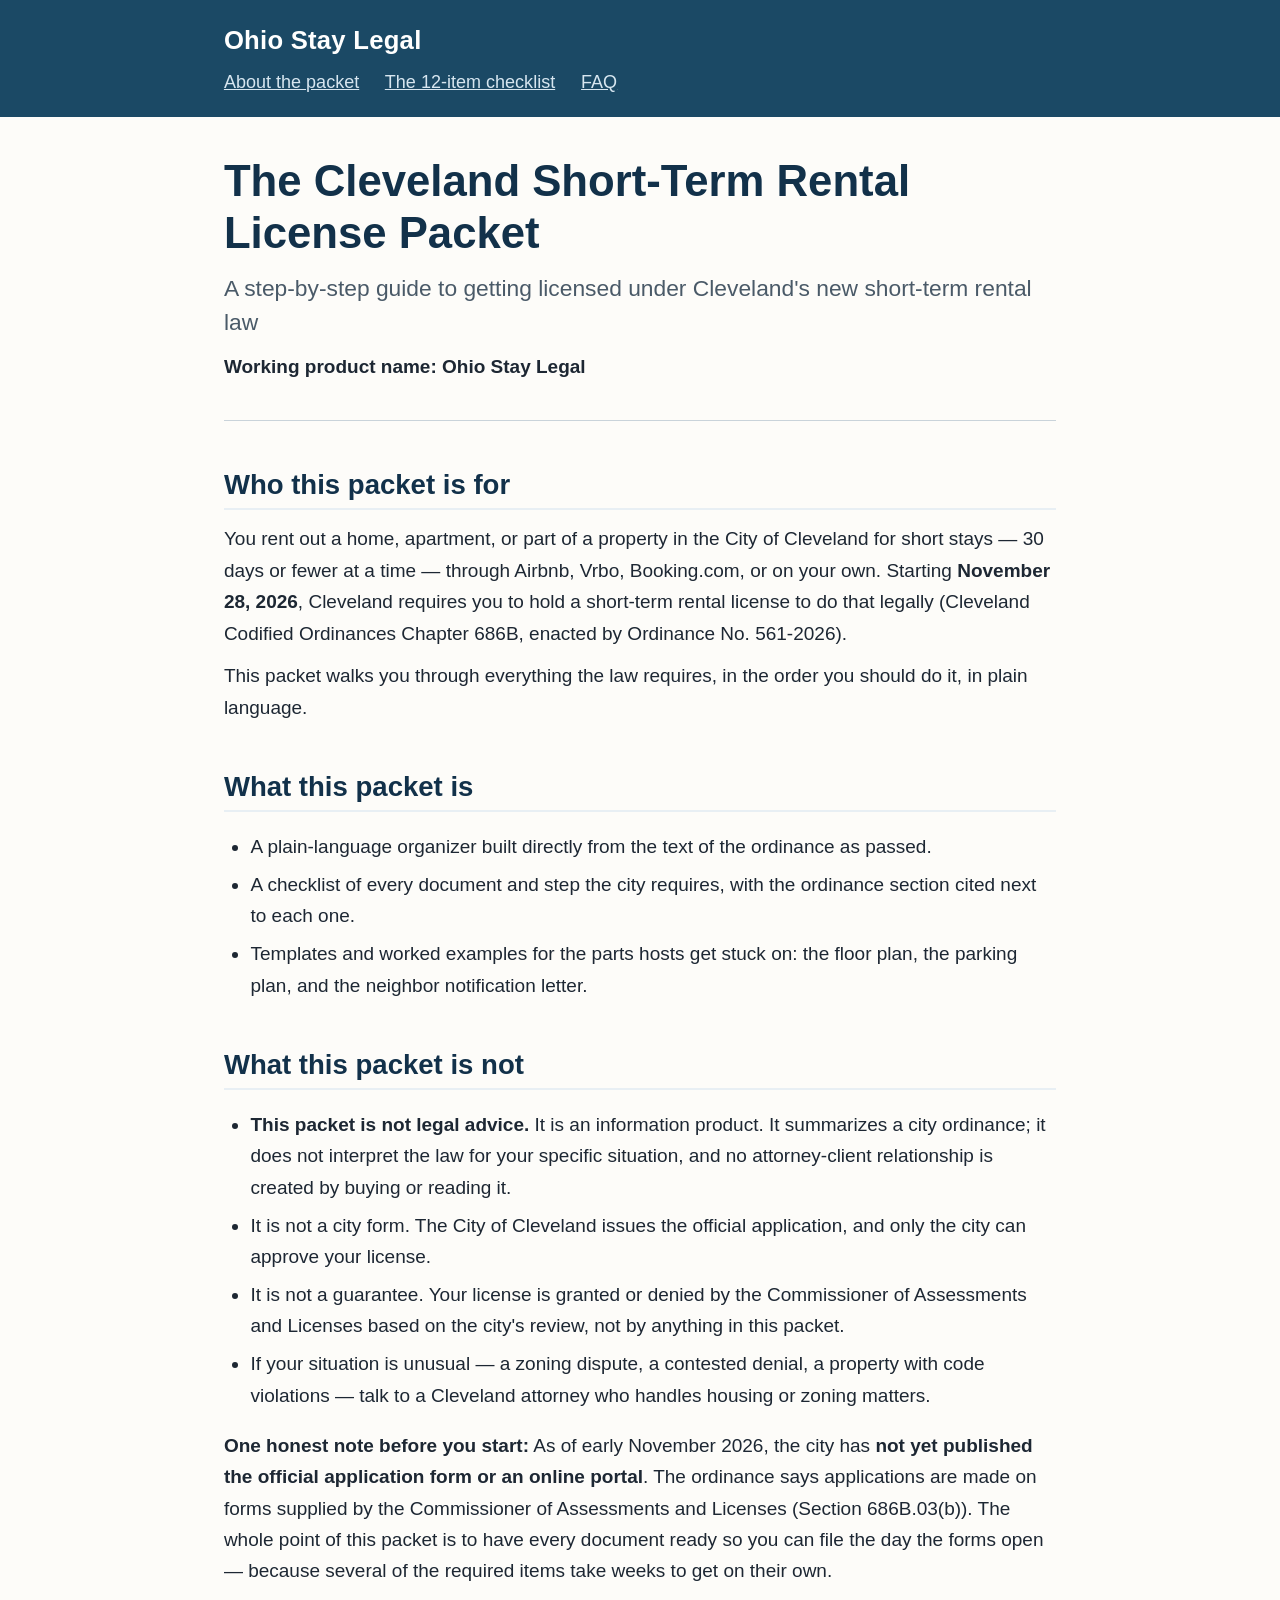
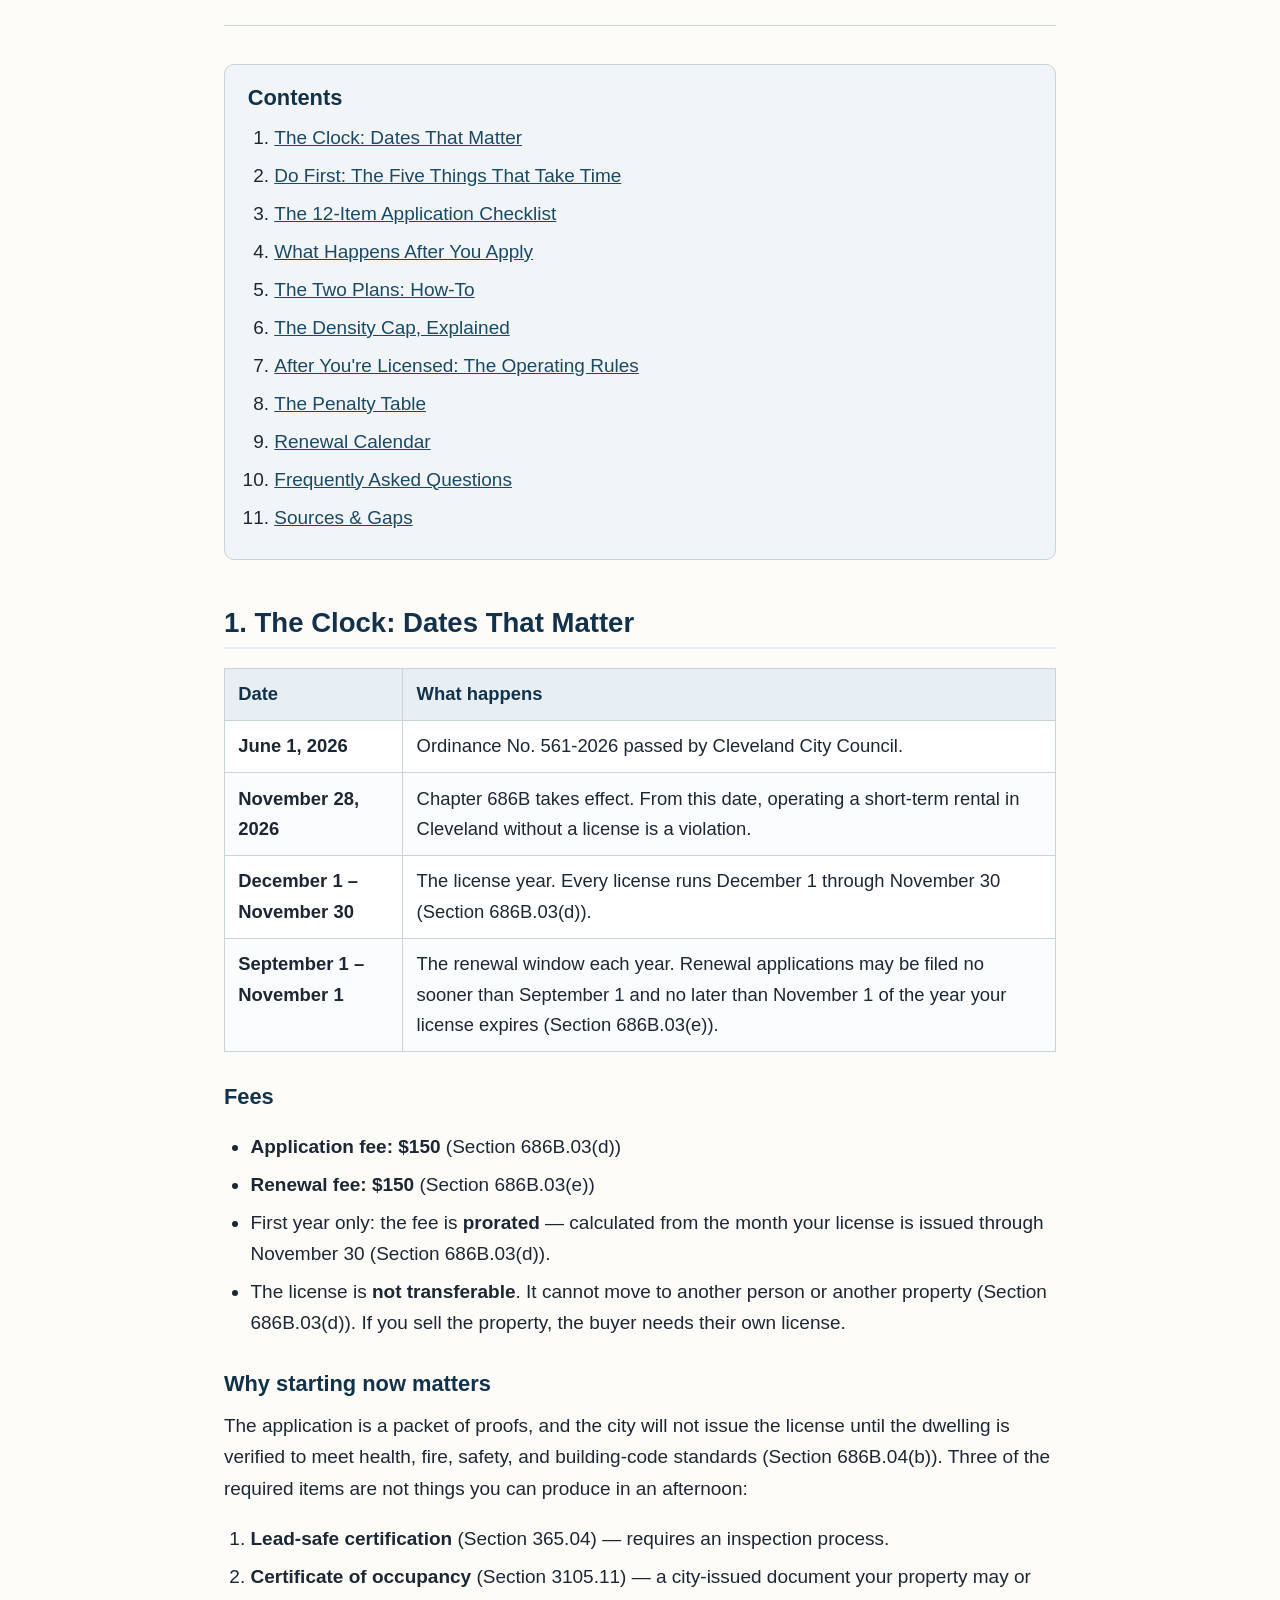
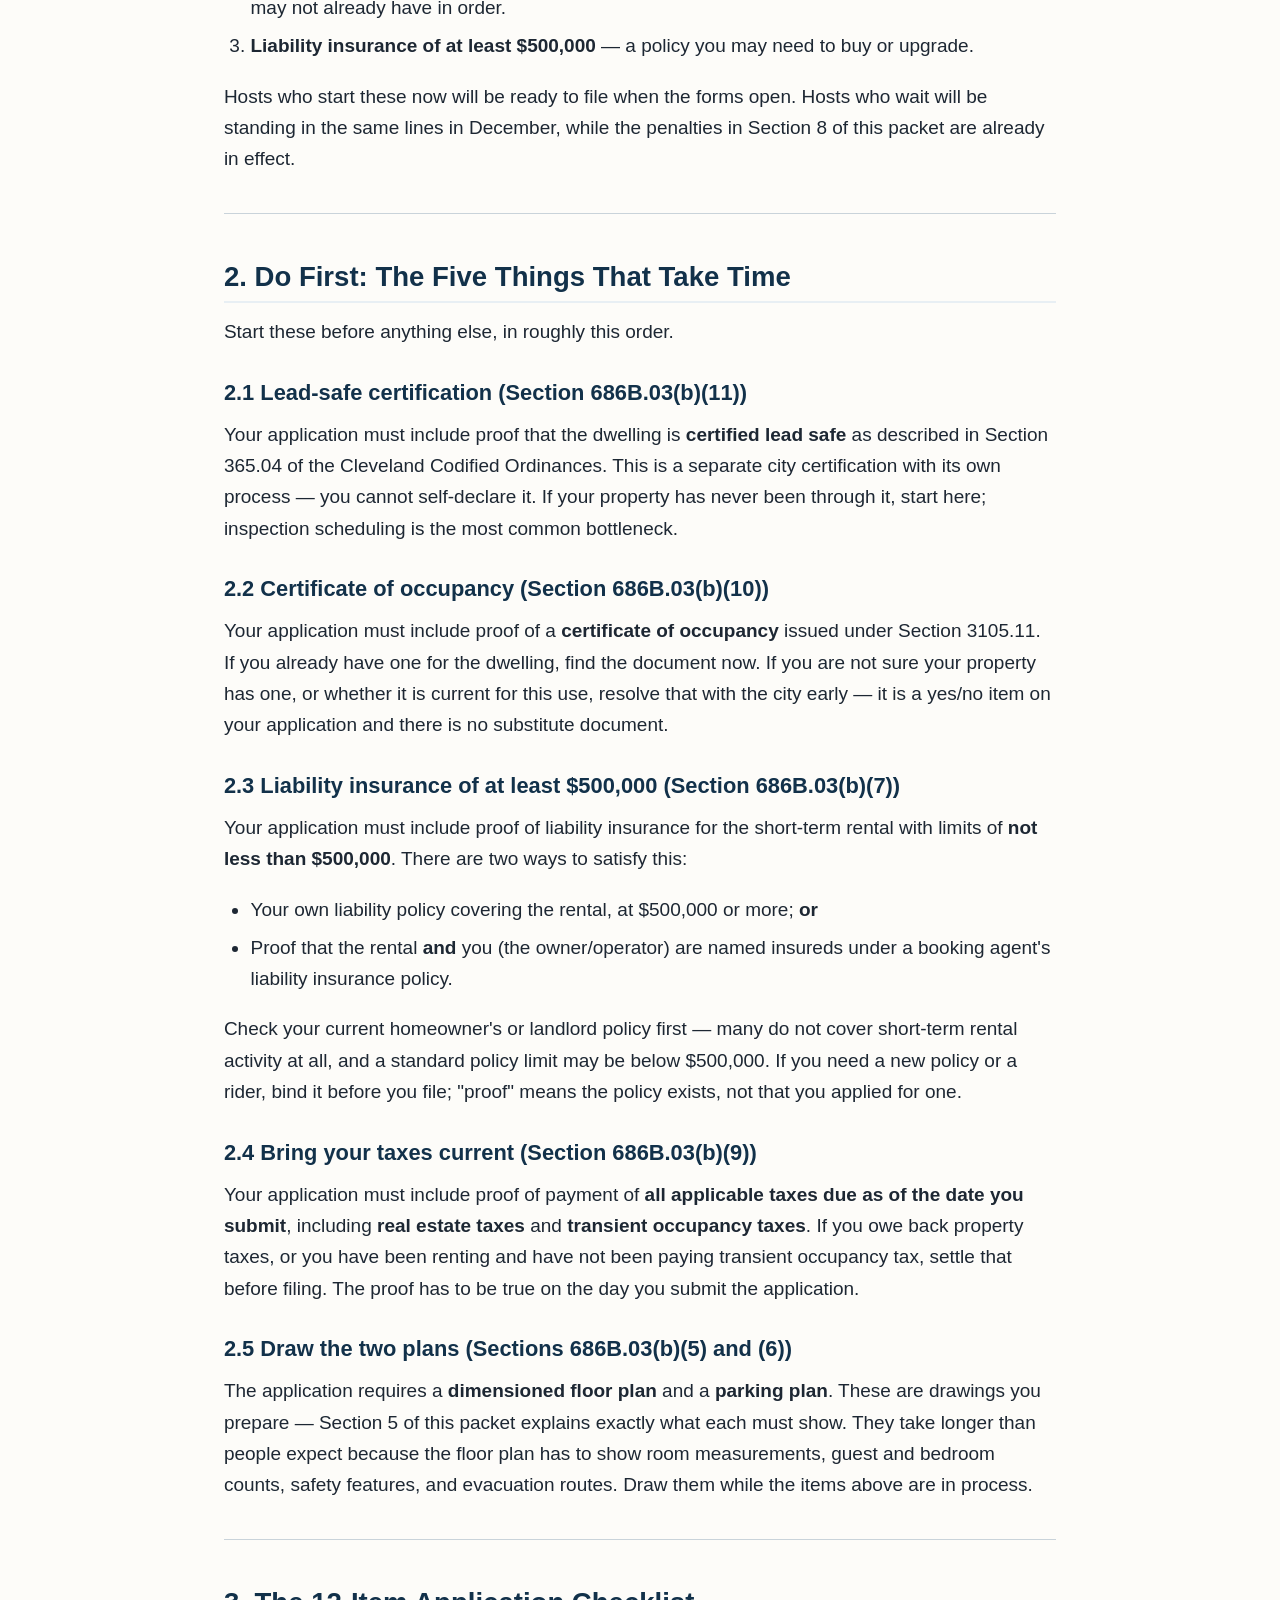
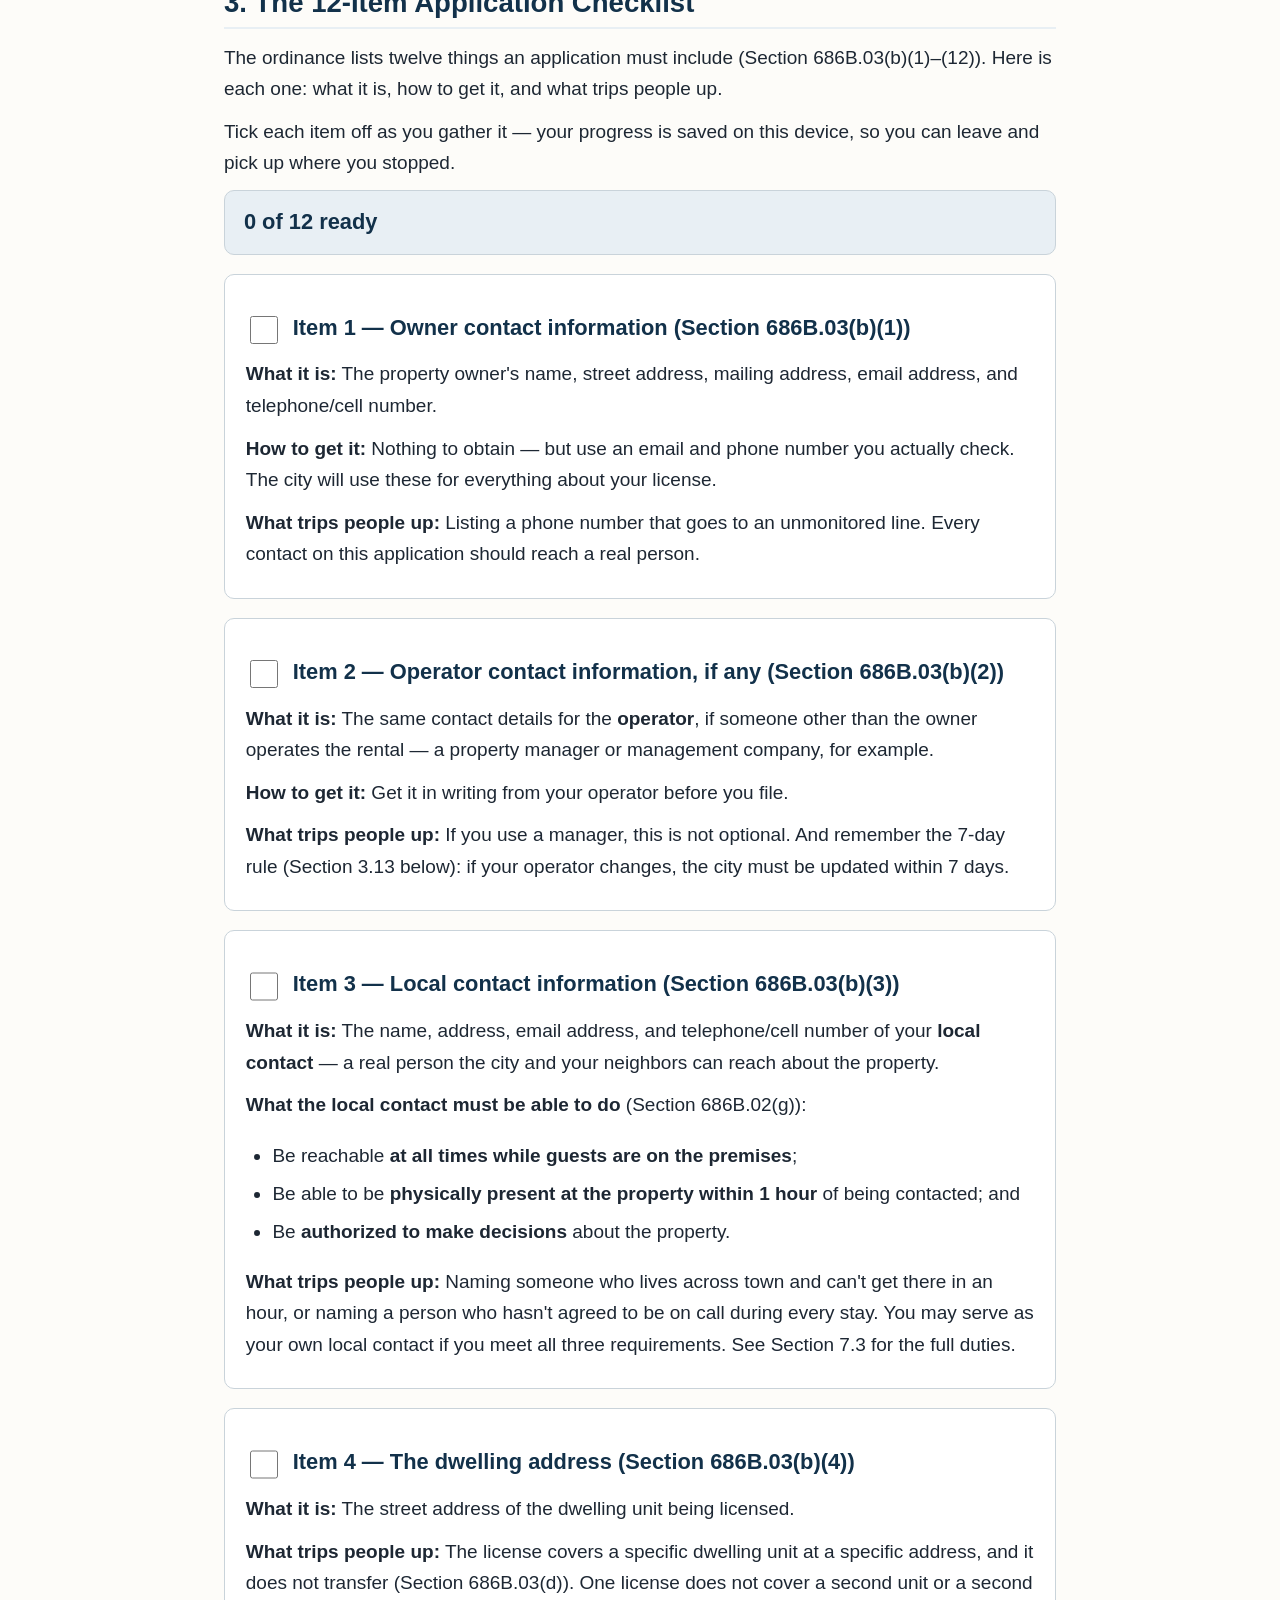
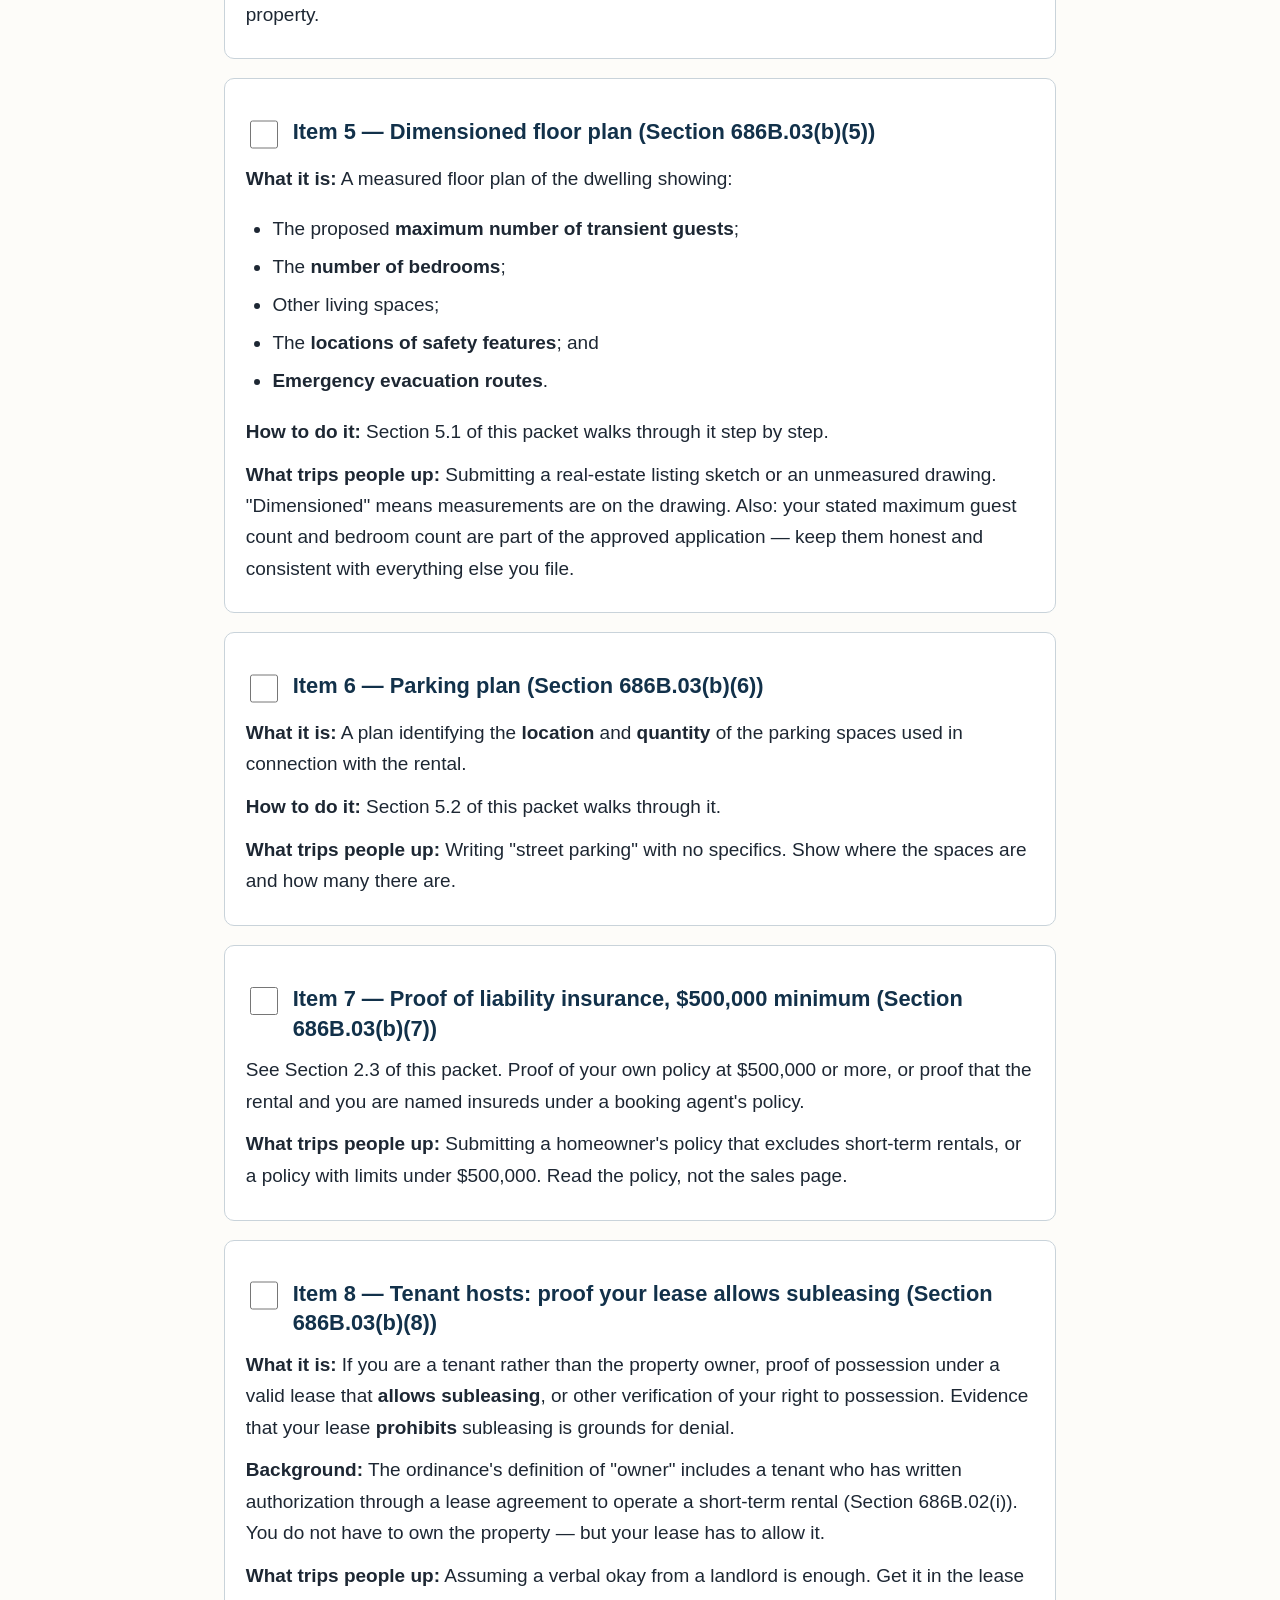
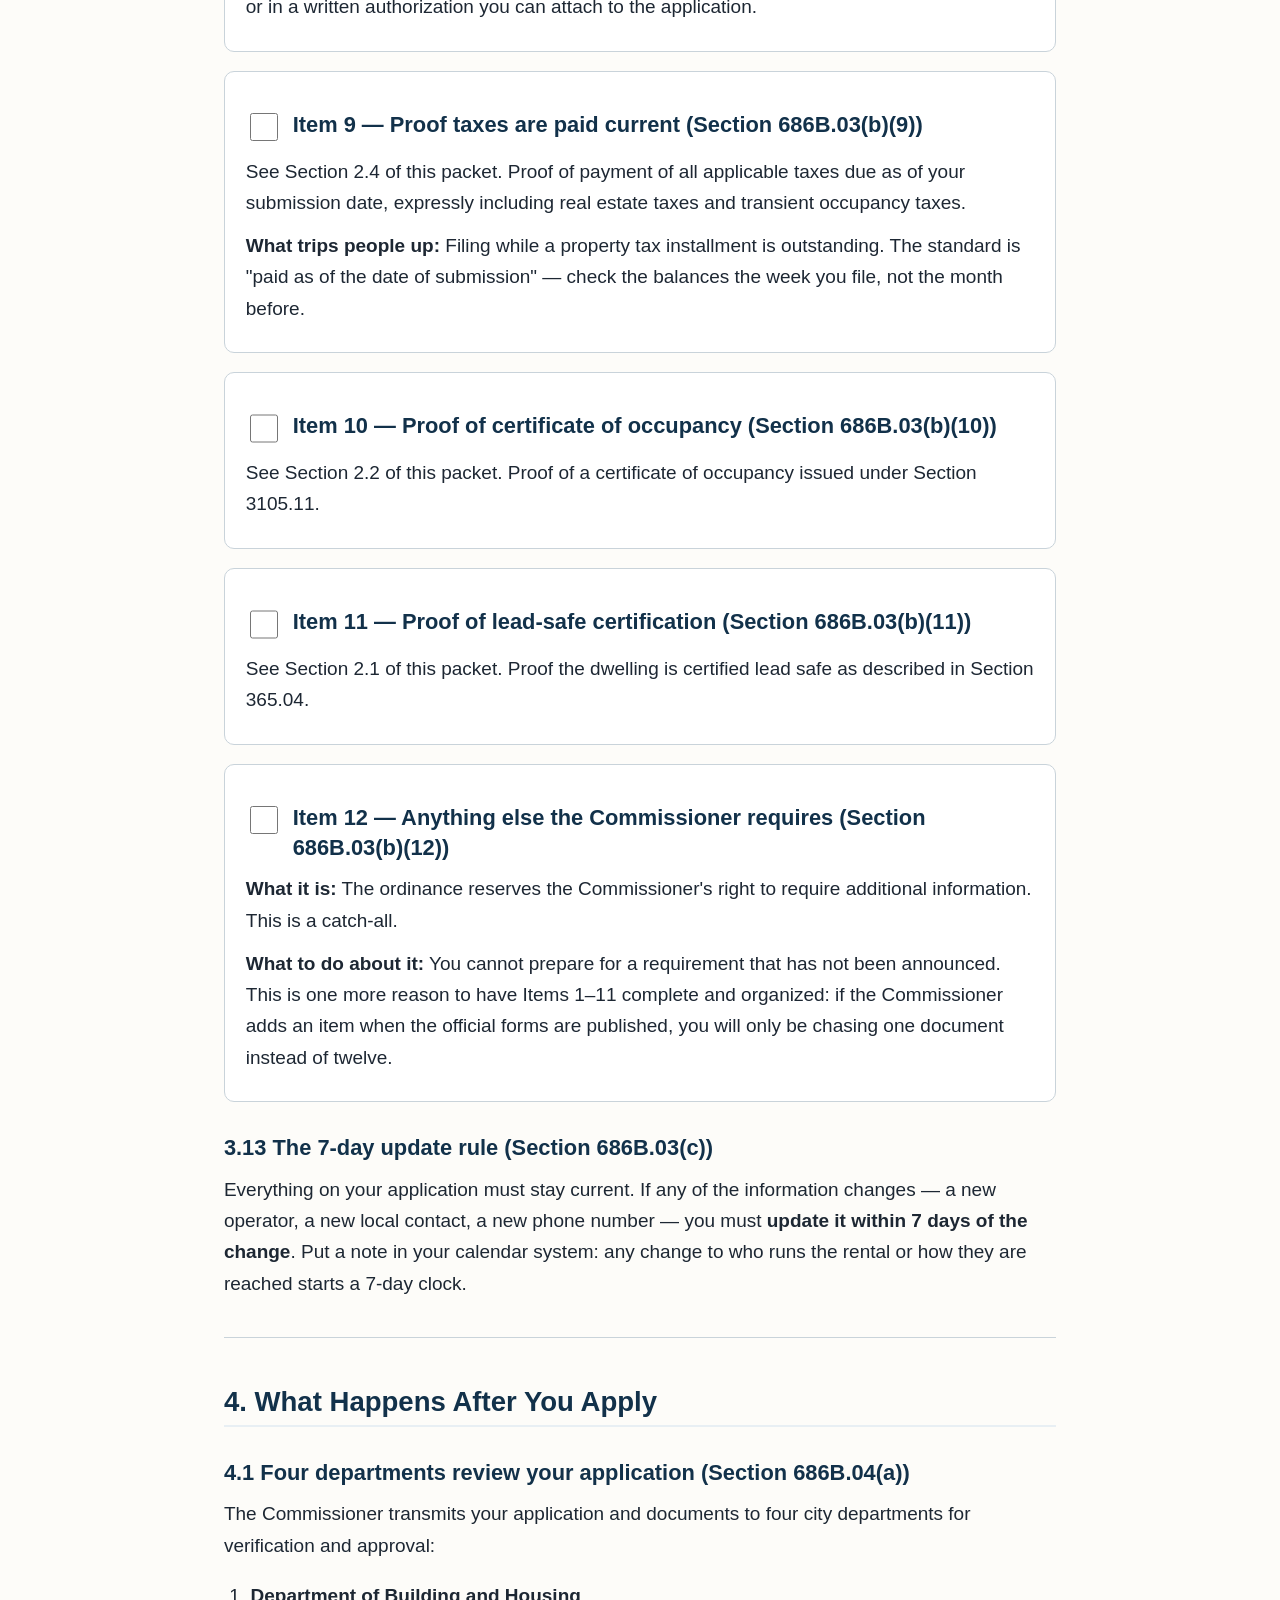
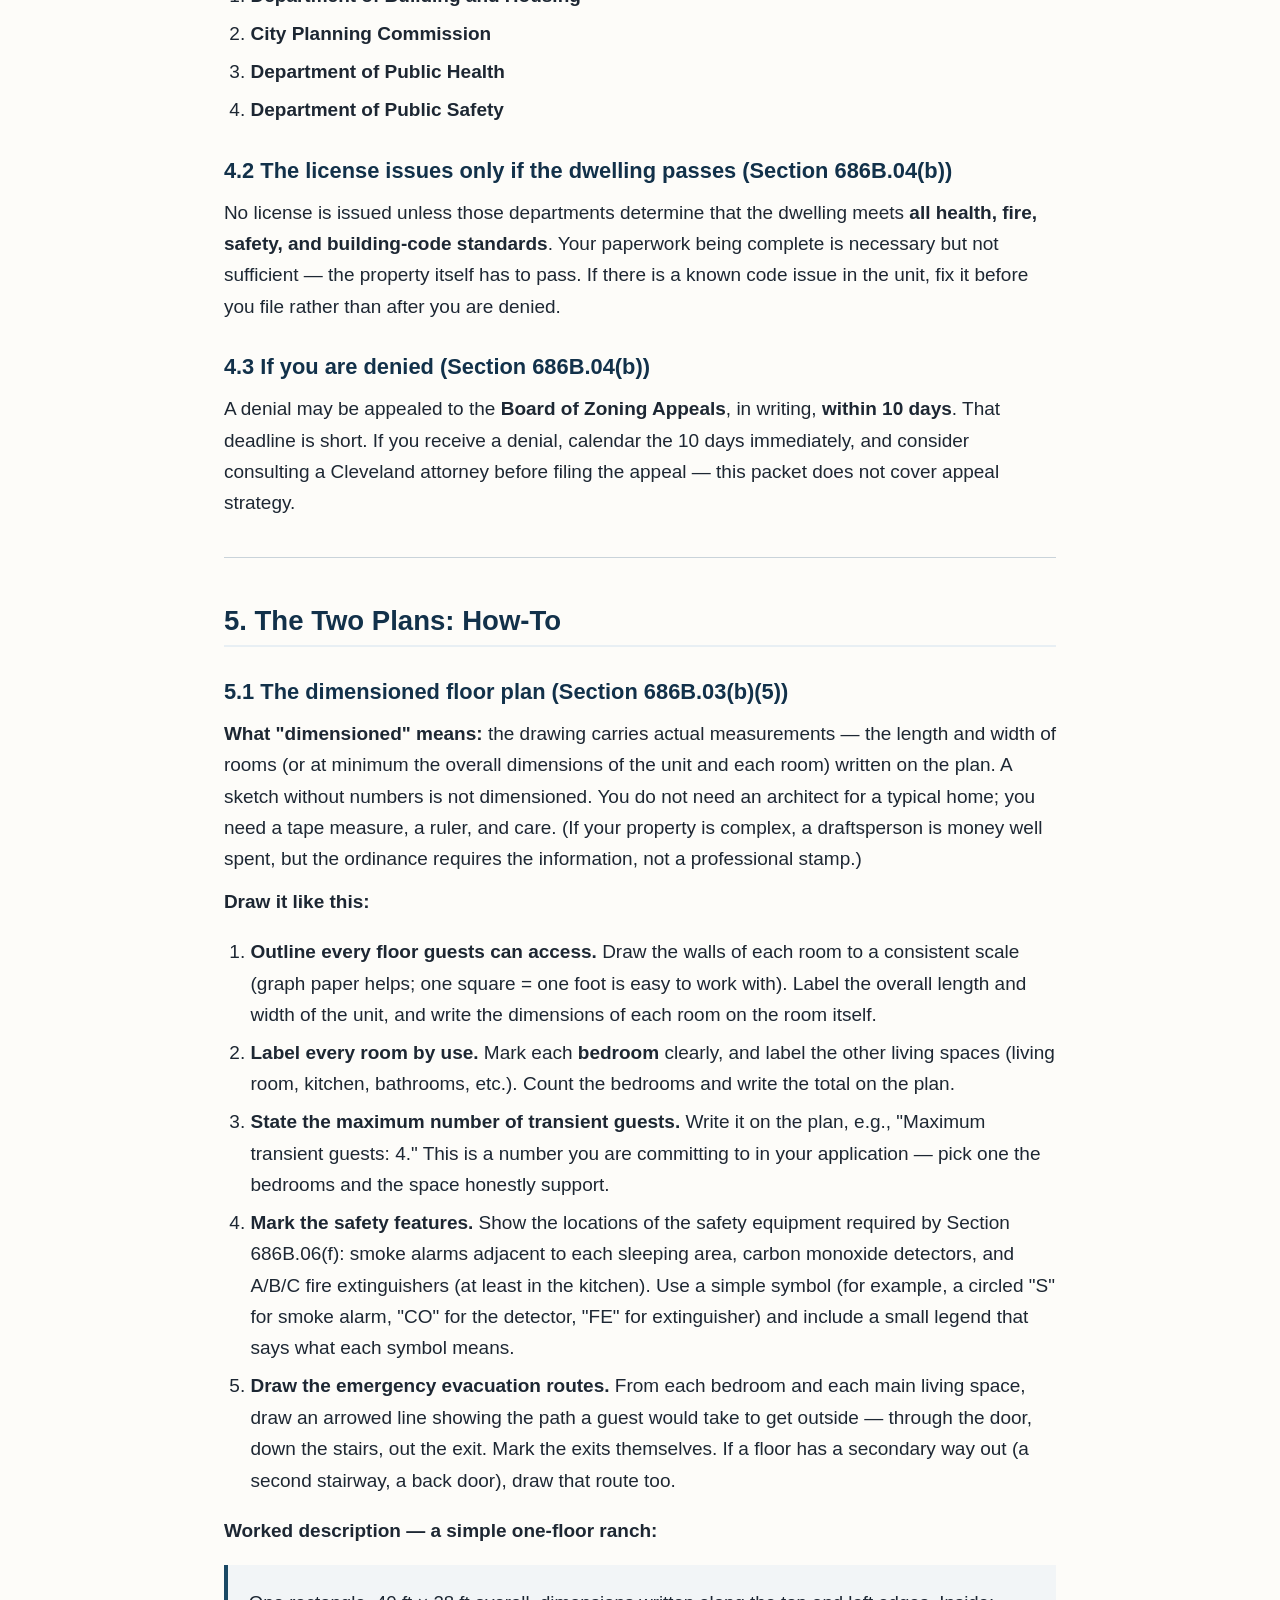
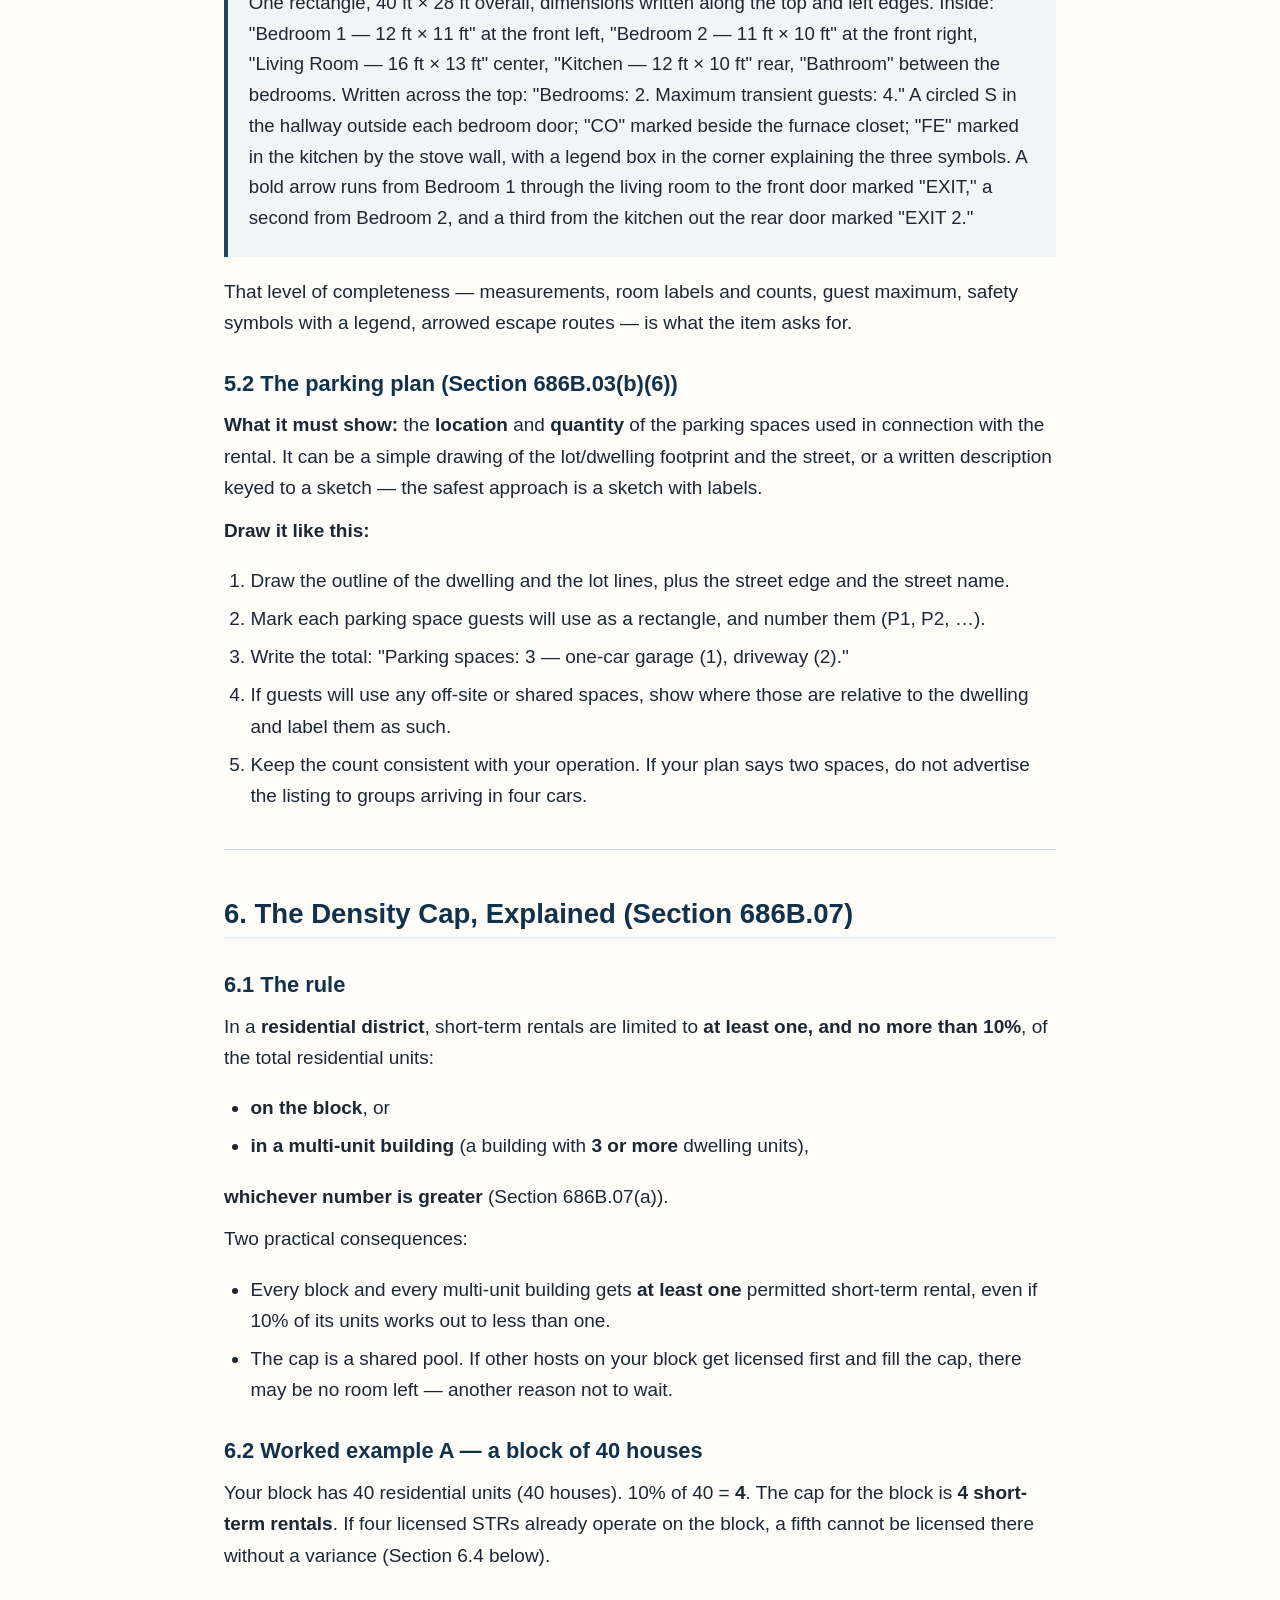
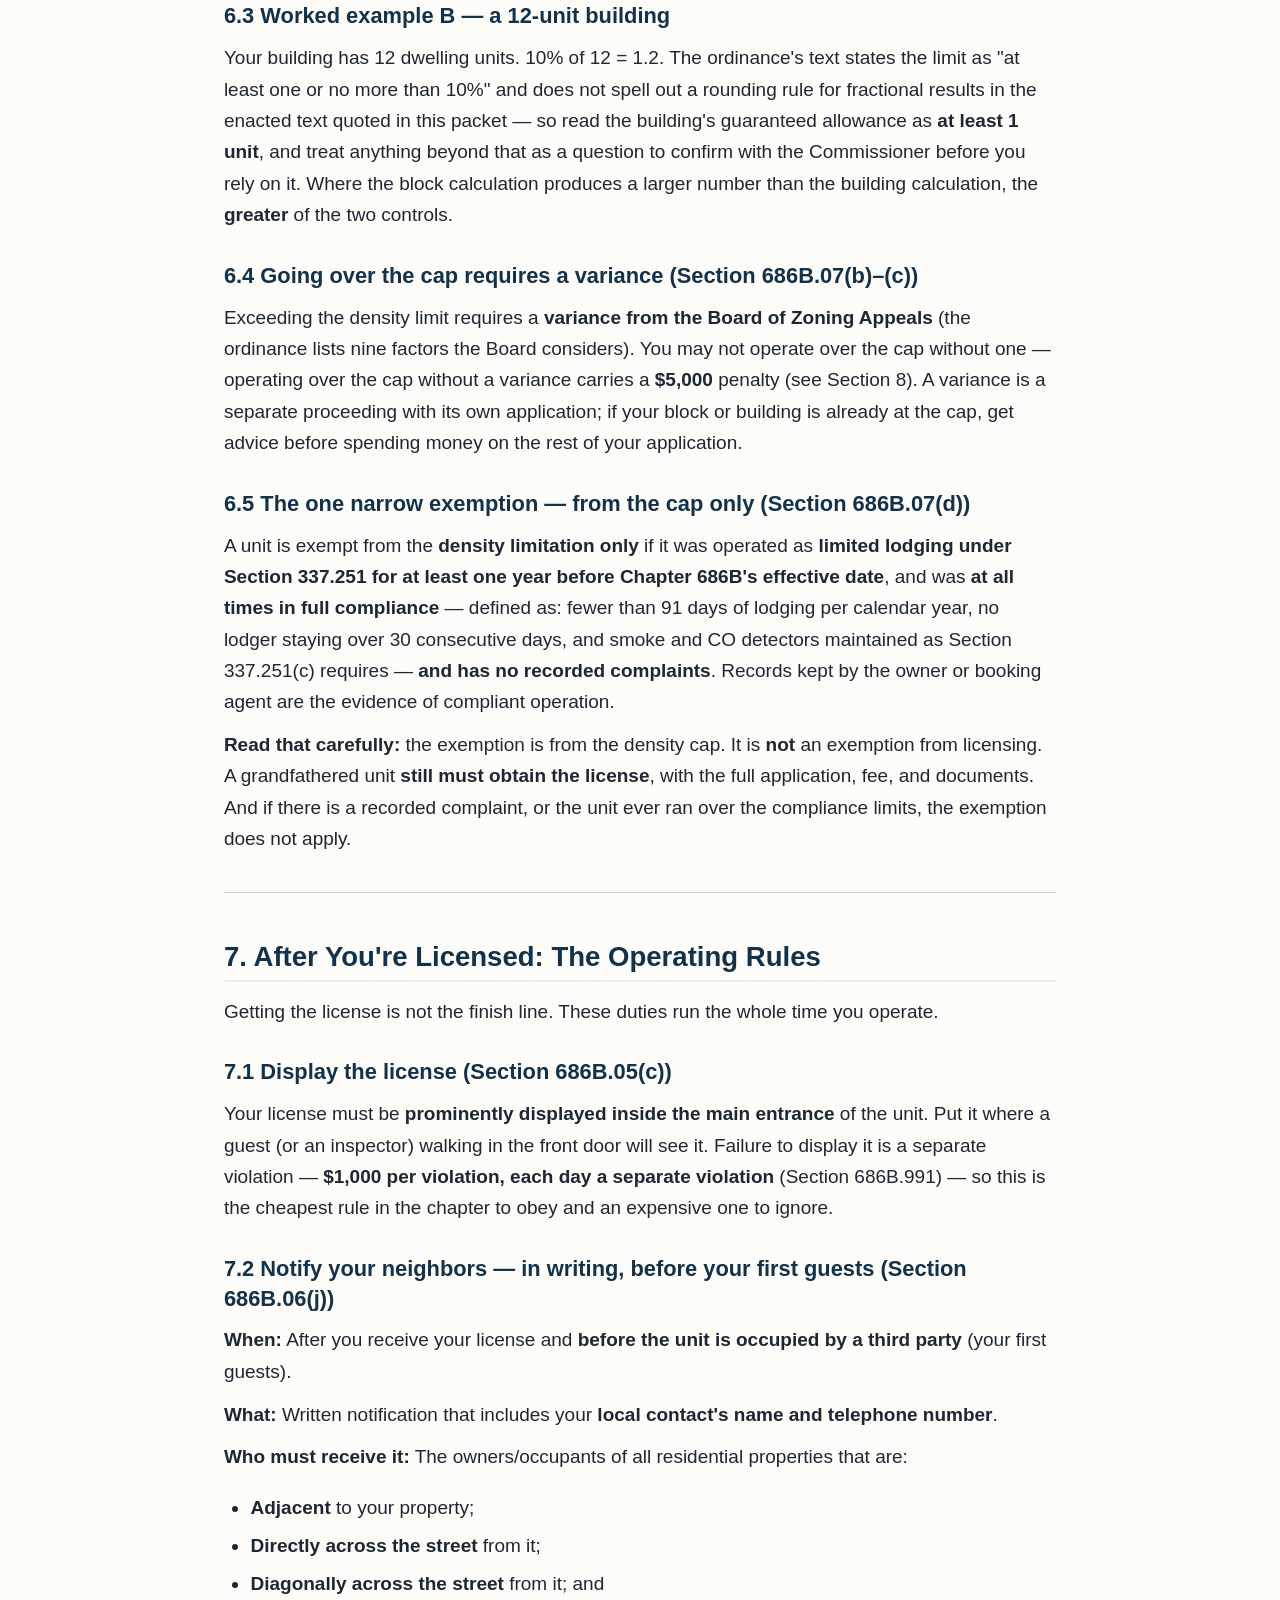
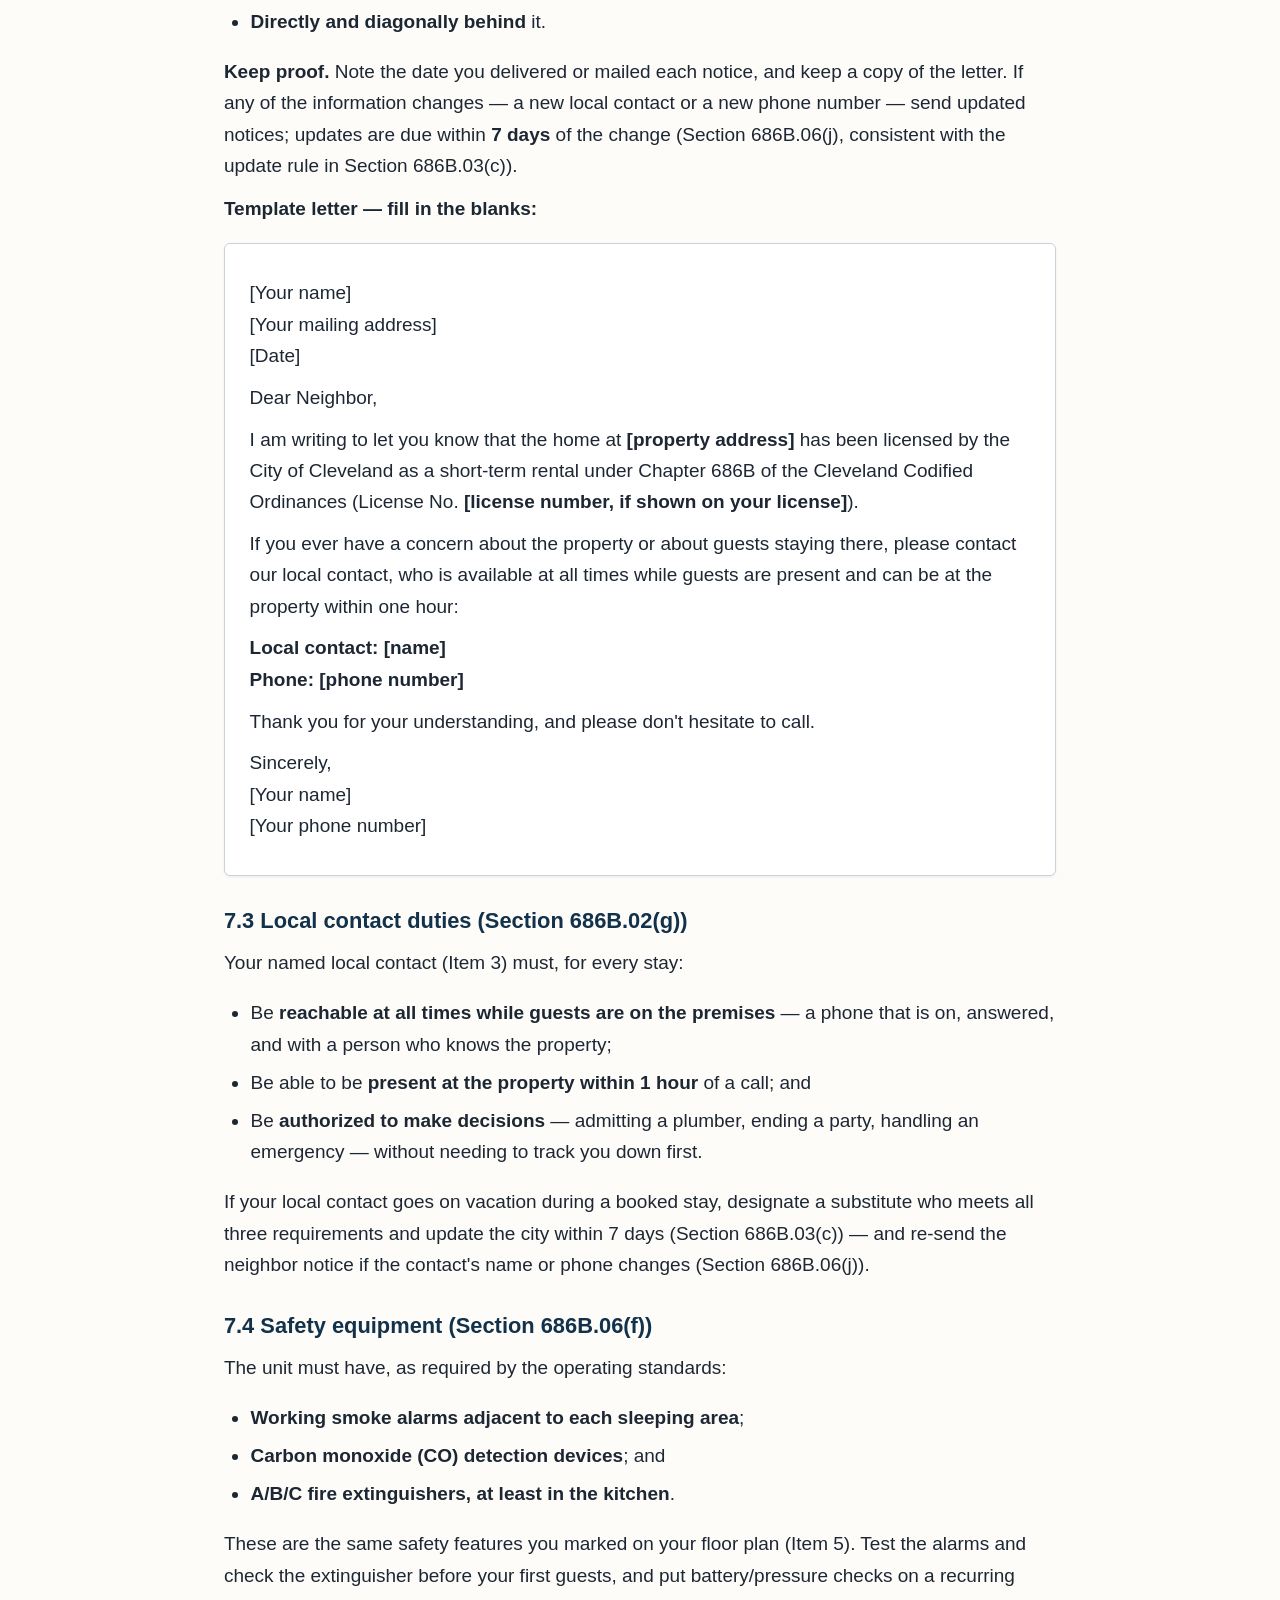
==== packet.html @ 67024c6a "Ohio Stay Legal site — initial deploy" ====
<!DOCTYPE html>
<html lang="en">
<head>
<meta charset="utf-8">
<meta name="viewport" content="width=device-width, initial-scale=1">
<!-- BRAND: "Ohio Stay Legal" is a WORKING name — verification still pending.
     To rename the product, change the brand name in these spots only:
     this file's <title>, the .brand line in the header, and the footer.
     (The packet text itself also states its working product name once,
     in the title block below — that line is part of the packet.) -->
<title>The Cleveland Short-Term Rental License Packet — Ohio Stay Legal</title>
<meta name="description" content="The full Cleveland Short-Term Rental License Packet: a step-by-step guide to getting licensed under Cleveland Ordinance 561-2026 (Chapter 686B), in plain words.">
<meta name="theme-color" content="#1b4965">
<link rel="manifest" href="manifest.webmanifest">
<link rel="stylesheet" href="style.css">
</head>
<body>

<header class="site-header">
  <div class="wrap">
    <a class="brand" href="index.html">Ohio Stay Legal</a>
    <nav class="site-nav">
      <a href="index.html">About the packet</a>
      <a href="#checklist">The 12-item checklist</a>
      <a href="#faq">FAQ</a>
    </nav>
  </div>
</header>

<main class="wrap">

  <h1>The Cleveland Short-Term Rental License Packet</h1>
  <p class="lede">A step-by-step guide to getting licensed under Cleveland's new short-term rental law</p>
  <p><strong>Working product name: Ohio Stay Legal</strong></p>

  <hr>

  <h2 id="who">Who this packet is for</h2>
  <p>You rent out a home, apartment, or part of a property in the City of Cleveland for short stays — 30 days or fewer at a time — through Airbnb, Vrbo, Booking.com, or on your own. Starting <strong>November 28, 2026</strong>, Cleveland requires you to hold a short-term rental license to do that legally (Cleveland Codified Ordinances Chapter 686B, enacted by Ordinance No. 561-2026).</p>
  <p>This packet walks you through everything the law requires, in the order you should do it, in plain language.</p>

  <h2 id="what">What this packet is</h2>
  <ul>
    <li>A plain-language organizer built directly from the text of the ordinance as passed.</li>
    <li>A checklist of every document and step the city requires, with the ordinance section cited next to each one.</li>
    <li>Templates and worked examples for the parts hosts get stuck on: the floor plan, the parking plan, and the neighbor notification letter.</li>
  </ul>

  <h2 id="what-not">What this packet is not</h2>
  <ul>
    <li><strong>This packet is not legal advice.</strong> It is an information product. It summarizes a city ordinance; it does not interpret the law for your specific situation, and no attorney-client relationship is created by buying or reading it.</li>
    <li>It is not a city form. The City of Cleveland issues the official application, and only the city can approve your license.</li>
    <li>It is not a guarantee. Your license is granted or denied by the Commissioner of Assessments and Licenses based on the city's review, not by anything in this packet.</li>
    <li>If your situation is unusual — a zoning dispute, a contested denial, a property with code violations — talk to a Cleveland attorney who handles housing or zoning matters.</li>
  </ul>
  <p><strong>One honest note before you start:</strong> As of early November 2026, the city has <strong>not yet published the official application form or an online portal</strong>. The ordinance says applications are made on forms supplied by the Commissioner of Assessments and Licenses (Section 686B.03(b)). The whole point of this packet is to have every document ready so you can file the day the forms open — because several of the required items take weeks to get on their own.</p>

  <hr>

  <nav class="toc" aria-label="Contents">
    <h2>Contents</h2>
    <ol>
      <li><a href="#clock">The Clock: Dates That Matter</a></li>
      <li><a href="#do-first">Do First: The Five Things That Take Time</a></li>
      <li><a href="#checklist">The 12-Item Application Checklist</a></li>
      <li><a href="#after-apply">What Happens After You Apply</a></li>
      <li><a href="#plans">The Two Plans: How-To</a></li>
      <li><a href="#density">The Density Cap, Explained</a></li>
      <li><a href="#operating">After You're Licensed: The Operating Rules</a></li>
      <li><a href="#penalties">The Penalty Table</a></li>
      <li><a href="#renewal">Renewal Calendar</a></li>
      <li><a href="#faq">Frequently Asked Questions</a></li>
      <li><a href="#sources">Sources &amp; Gaps</a></li>
    </ol>
  </nav>

  <h2 id="clock">1. The Clock: Dates That Matter</h2>
  <div class="table-scroll">
  <table>
    <thead>
      <tr><th scope="col">Date</th><th scope="col">What happens</th></tr>
    </thead>
    <tbody>
      <tr><td><strong>June 1, 2026</strong></td><td>Ordinance No. 561-2026 passed by Cleveland City Council.</td></tr>
      <tr><td><strong>November 28, 2026</strong></td><td>Chapter 686B takes effect. From this date, operating a short-term rental in Cleveland without a license is a violation.</td></tr>
      <tr><td><strong>December 1 – November 30</strong></td><td>The license year. Every license runs December 1 through November 30 (Section 686B.03(d)).</td></tr>
      <tr><td><strong>September 1 – November 1</strong></td><td>The renewal window each year. Renewal applications may be filed no sooner than September 1 and no later than November 1 of the year your license expires (Section 686B.03(e)).</td></tr>
    </tbody>
  </table>
  </div>

  <h3>Fees</h3>
  <ul>
    <li><strong>Application fee: $150</strong> (Section 686B.03(d))</li>
    <li><strong>Renewal fee: $150</strong> (Section 686B.03(e))</li>
    <li>First year only: the fee is <strong>prorated</strong> — calculated from the month your license is issued through November 30 (Section 686B.03(d)).</li>
    <li>The license is <strong>not transferable</strong>. It cannot move to another person or another property (Section 686B.03(d)). If you sell the property, the buyer needs their own license.</li>
  </ul>

  <h3>Why starting now matters</h3>
  <p>The application is a packet of proofs, and the city will not issue the license until the dwelling is verified to meet health, fire, safety, and building-code standards (Section 686B.04(b)). Three of the required items are not things you can produce in an afternoon:</p>
  <ol>
    <li><strong>Lead-safe certification</strong> (Section 365.04) — requires an inspection process.</li>
    <li><strong>Certificate of occupancy</strong> (Section 3105.11) — a city-issued document your property may or may not already have in order.</li>
    <li><strong>Liability insurance of at least $500,000</strong> — a policy you may need to buy or upgrade.</li>
  </ol>
  <p>Hosts who start these now will be ready to file when the forms open. Hosts who wait will be standing in the same lines in December, while the penalties in Section 8 of this packet are already in effect.</p>

  <hr>

  <h2 id="do-first">2. Do First: The Five Things That Take Time</h2>
  <p>Start these before anything else, in roughly this order.</p>

  <h3>2.1 Lead-safe certification (Section 686B.03(b)(11))</h3>
  <p>Your application must include proof that the dwelling is <strong>certified lead safe</strong> as described in Section 365.04 of the Cleveland Codified Ordinances. This is a separate city certification with its own process — you cannot self-declare it. If your property has never been through it, start here; inspection scheduling is the most common bottleneck.</p>

  <h3>2.2 Certificate of occupancy (Section 686B.03(b)(10))</h3>
  <p>Your application must include proof of a <strong>certificate of occupancy</strong> issued under Section 3105.11. If you already have one for the dwelling, find the document now. If you are not sure your property has one, or whether it is current for this use, resolve that with the city early — it is a yes/no item on your application and there is no substitute document.</p>

  <h3>2.3 Liability insurance of at least $500,000 (Section 686B.03(b)(7))</h3>
  <p>Your application must include proof of liability insurance for the short-term rental with limits of <strong>not less than $500,000</strong>. There are two ways to satisfy this:</p>
  <ul>
    <li>Your own liability policy covering the rental, at $500,000 or more; <strong>or</strong></li>
    <li>Proof that the rental <strong>and</strong> you (the owner/operator) are named insureds under a booking agent's liability insurance policy.</li>
  </ul>
  <p>Check your current homeowner's or landlord policy first — many do not cover short-term rental activity at all, and a standard policy limit may be below $500,000. If you need a new policy or a rider, bind it before you file; "proof" means the policy exists, not that you applied for one.</p>

  <h3>2.4 Bring your taxes current (Section 686B.03(b)(9))</h3>
  <p>Your application must include proof of payment of <strong>all applicable taxes due as of the date you submit</strong>, including <strong>real estate taxes</strong> and <strong>transient occupancy taxes</strong>. If you owe back property taxes, or you have been renting and have not been paying transient occupancy tax, settle that before filing. The proof has to be true on the day you submit the application.</p>

  <h3>2.5 Draw the two plans (Sections 686B.03(b)(5) and (6))</h3>
  <p>The application requires a <strong>dimensioned floor plan</strong> and a <strong>parking plan</strong>. These are drawings you prepare — Section 5 of this packet explains exactly what each must show. They take longer than people expect because the floor plan has to show room measurements, guest and bedroom counts, safety features, and evacuation routes. Draw them while the items above are in process.</p>

  <hr>

  <h2 id="checklist">3. The 12-Item Application Checklist</h2>
  <p>The ordinance lists twelve things an application must include (Section 686B.03(b)(1)–(12)). Here is each one: what it is, how to get it, and what trips people up.</p>
  <p>Tick each item off as you gather it — your progress is saved on this device, so you can leave and pick up where you stopped.</p>
  <p class="progress-line" id="checklist-progress" role="status">0 of 12 ready</p>

  <div class="checklist-item">
    <h3><label class="item-toggle"><input type="checkbox" class="item-check" data-item="1"> Item 1 — Owner contact information (Section 686B.03(b)(1))</label></h3>
    <p><strong>What it is:</strong> The property owner's name, street address, mailing address, email address, and telephone/cell number.</p>
    <p><strong>How to get it:</strong> Nothing to obtain — but use an email and phone number you actually check. The city will use these for everything about your license.</p>
    <p><strong>What trips people up:</strong> Listing a phone number that goes to an unmonitored line. Every contact on this application should reach a real person.</p>
  </div>

  <div class="checklist-item">
    <h3><label class="item-toggle"><input type="checkbox" class="item-check" data-item="2"> Item 2 — Operator contact information, if any (Section 686B.03(b)(2))</label></h3>
    <p><strong>What it is:</strong> The same contact details for the <strong>operator</strong>, if someone other than the owner operates the rental — a property manager or management company, for example.</p>
    <p><strong>How to get it:</strong> Get it in writing from your operator before you file.</p>
    <p><strong>What trips people up:</strong> If you use a manager, this is not optional. And remember the 7-day rule (Section 3.13 below): if your operator changes, the city must be updated within 7 days.</p>
  </div>

  <div class="checklist-item">
    <h3><label class="item-toggle"><input type="checkbox" class="item-check" data-item="3"> Item 3 — Local contact information (Section 686B.03(b)(3))</label></h3>
    <p><strong>What it is:</strong> The name, address, email address, and telephone/cell number of your <strong>local contact</strong> — a real person the city and your neighbors can reach about the property.</p>
    <p><strong>What the local contact must be able to do</strong> (Section 686B.02(g)):</p>
    <ul>
      <li>Be reachable <strong>at all times while guests are on the premises</strong>;</li>
      <li>Be able to be <strong>physically present at the property within 1 hour</strong> of being contacted; and</li>
      <li>Be <strong>authorized to make decisions</strong> about the property.</li>
    </ul>
    <p><strong>What trips people up:</strong> Naming someone who lives across town and can't get there in an hour, or naming a person who hasn't agreed to be on call during every stay. You may serve as your own local contact if you meet all three requirements. See Section 7.3 for the full duties.</p>
  </div>

  <div class="checklist-item">
    <h3><label class="item-toggle"><input type="checkbox" class="item-check" data-item="4"> Item 4 — The dwelling address (Section 686B.03(b)(4))</label></h3>
    <p><strong>What it is:</strong> The street address of the dwelling unit being licensed.</p>
    <p><strong>What trips people up:</strong> The license covers a specific dwelling unit at a specific address, and it does not transfer (Section 686B.03(d)). One license does not cover a second unit or a second property.</p>
  </div>

  <div class="checklist-item">
    <h3><label class="item-toggle"><input type="checkbox" class="item-check" data-item="5"> Item 5 — Dimensioned floor plan (Section 686B.03(b)(5))</label></h3>
    <p><strong>What it is:</strong> A measured floor plan of the dwelling showing:</p>
    <ul>
      <li>The proposed <strong>maximum number of transient guests</strong>;</li>
      <li>The <strong>number of bedrooms</strong>;</li>
      <li>Other living spaces;</li>
      <li>The <strong>locations of safety features</strong>; and</li>
      <li><strong>Emergency evacuation routes</strong>.</li>
    </ul>
    <p><strong>How to do it:</strong> Section 5.1 of this packet walks through it step by step.</p>
    <p><strong>What trips people up:</strong> Submitting a real-estate listing sketch or an unmeasured drawing. "Dimensioned" means measurements are on the drawing. Also: your stated maximum guest count and bedroom count are part of the approved application — keep them honest and consistent with everything else you file.</p>
  </div>

  <div class="checklist-item">
    <h3><label class="item-toggle"><input type="checkbox" class="item-check" data-item="6"> Item 6 — Parking plan (Section 686B.03(b)(6))</label></h3>
    <p><strong>What it is:</strong> A plan identifying the <strong>location</strong> and <strong>quantity</strong> of the parking spaces used in connection with the rental.</p>
    <p><strong>How to do it:</strong> Section 5.2 of this packet walks through it.</p>
    <p><strong>What trips people up:</strong> Writing "street parking" with no specifics. Show where the spaces are and how many there are.</p>
  </div>

  <div class="checklist-item">
    <h3><label class="item-toggle"><input type="checkbox" class="item-check" data-item="7"> Item 7 — Proof of liability insurance, $500,000 minimum (Section 686B.03(b)(7))</label></h3>
    <p>See Section 2.3 of this packet. Proof of your own policy at $500,000 or more, or proof that the rental and you are named insureds under a booking agent's policy.</p>
    <p><strong>What trips people up:</strong> Submitting a homeowner's policy that excludes short-term rentals, or a policy with limits under $500,000. Read the policy, not the sales page.</p>
  </div>

  <div class="checklist-item">
    <h3><label class="item-toggle"><input type="checkbox" class="item-check" data-item="8"> Item 8 — Tenant hosts: proof your lease allows subleasing (Section 686B.03(b)(8))</label></h3>
    <p><strong>What it is:</strong> If you are a tenant rather than the property owner, proof of possession under a valid lease that <strong>allows subleasing</strong>, or other verification of your right to possession. Evidence that your lease <strong>prohibits</strong> subleasing is grounds for denial.</p>
    <p><strong>Background:</strong> The ordinance's definition of "owner" includes a tenant who has written authorization through a lease agreement to operate a short-term rental (Section 686B.02(i)). You do not have to own the property — but your lease has to allow it.</p>
    <p><strong>What trips people up:</strong> Assuming a verbal okay from a landlord is enough. Get it in the lease or in a written authorization you can attach to the application.</p>
  </div>

  <div class="checklist-item">
    <h3><label class="item-toggle"><input type="checkbox" class="item-check" data-item="9"> Item 9 — Proof taxes are paid current (Section 686B.03(b)(9))</label></h3>
    <p>See Section 2.4 of this packet. Proof of payment of all applicable taxes due as of your submission date, expressly including real estate taxes and transient occupancy taxes.</p>
    <p><strong>What trips people up:</strong> Filing while a property tax installment is outstanding. The standard is "paid as of the date of submission" — check the balances the week you file, not the month before.</p>
  </div>

  <div class="checklist-item">
    <h3><label class="item-toggle"><input type="checkbox" class="item-check" data-item="10"> Item 10 — Proof of certificate of occupancy (Section 686B.03(b)(10))</label></h3>
    <p>See Section 2.2 of this packet. Proof of a certificate of occupancy issued under Section 3105.11.</p>
  </div>

  <div class="checklist-item">
    <h3><label class="item-toggle"><input type="checkbox" class="item-check" data-item="11"> Item 11 — Proof of lead-safe certification (Section 686B.03(b)(11))</label></h3>
    <p>See Section 2.1 of this packet. Proof the dwelling is certified lead safe as described in Section 365.04.</p>
  </div>

  <div class="checklist-item">
    <h3><label class="item-toggle"><input type="checkbox" class="item-check" data-item="12"> Item 12 — Anything else the Commissioner requires (Section 686B.03(b)(12))</label></h3>
    <p><strong>What it is:</strong> The ordinance reserves the Commissioner's right to require additional information. This is a catch-all.</p>
    <p><strong>What to do about it:</strong> You cannot prepare for a requirement that has not been announced. This is one more reason to have Items 1–11 complete and organized: if the Commissioner adds an item when the official forms are published, you will only be chasing one document instead of twelve.</p>
  </div>

  <h3>3.13 The 7-day update rule (Section 686B.03(c))</h3>
  <p>Everything on your application must stay current. If any of the information changes — a new operator, a new local contact, a new phone number — you must <strong>update it within 7 days of the change</strong>. Put a note in your calendar system: any change to who runs the rental or how they are reached starts a 7-day clock.</p>

  <hr>

  <h2 id="after-apply">4. What Happens After You Apply</h2>

  <h3>4.1 Four departments review your application (Section 686B.04(a))</h3>
  <p>The Commissioner transmits your application and documents to four city departments for verification and approval:</p>
  <ol>
    <li><strong>Department of Building and Housing</strong></li>
    <li><strong>City Planning Commission</strong></li>
    <li><strong>Department of Public Health</strong></li>
    <li><strong>Department of Public Safety</strong></li>
  </ol>

  <h3>4.2 The license issues only if the dwelling passes (Section 686B.04(b))</h3>
  <p>No license is issued unless those departments determine that the dwelling meets <strong>all health, fire, safety, and building-code standards</strong>. Your paperwork being complete is necessary but not sufficient — the property itself has to pass. If there is a known code issue in the unit, fix it before you file rather than after you are denied.</p>

  <h3>4.3 If you are denied (Section 686B.04(b))</h3>
  <p>A denial may be appealed to the <strong>Board of Zoning Appeals</strong>, in writing, <strong>within 10 days</strong>. That deadline is short. If you receive a denial, calendar the 10 days immediately, and consider consulting a Cleveland attorney before filing the appeal — this packet does not cover appeal strategy.</p>

  <hr>

  <h2 id="plans">5. The Two Plans: How-To</h2>

  <h3>5.1 The dimensioned floor plan (Section 686B.03(b)(5))</h3>
  <p><strong>What "dimensioned" means:</strong> the drawing carries actual measurements — the length and width of rooms (or at minimum the overall dimensions of the unit and each room) written on the plan. A sketch without numbers is not dimensioned. You do not need an architect for a typical home; you need a tape measure, a ruler, and care. (If your property is complex, a draftsperson is money well spent, but the ordinance requires the information, not a professional stamp.)</p>
  <p><strong>Draw it like this:</strong></p>
  <ol>
    <li><strong>Outline every floor guests can access.</strong> Draw the walls of each room to a consistent scale (graph paper helps; one square = one foot is easy to work with). Label the overall length and width of the unit, and write the dimensions of each room on the room itself.</li>
    <li><strong>Label every room by use.</strong> Mark each <strong>bedroom</strong> clearly, and label the other living spaces (living room, kitchen, bathrooms, etc.). Count the bedrooms and write the total on the plan.</li>
    <li><strong>State the maximum number of transient guests.</strong> Write it on the plan, e.g., "Maximum transient guests: 4." This is a number you are committing to in your application — pick one the bedrooms and the space honestly support.</li>
    <li><strong>Mark the safety features.</strong> Show the locations of the safety equipment required by Section 686B.06(f): smoke alarms adjacent to each sleeping area, carbon monoxide detectors, and A/B/C fire extinguishers (at least in the kitchen). Use a simple symbol (for example, a circled "S" for smoke alarm, "CO" for the detector, "FE" for extinguisher) and include a small legend that says what each symbol means.</li>
    <li><strong>Draw the emergency evacuation routes.</strong> From each bedroom and each main living space, draw an arrowed line showing the path a guest would take to get outside — through the door, down the stairs, out the exit. Mark the exits themselves. If a floor has a secondary way out (a second stairway, a back door), draw that route too.</li>
  </ol>
  <p><strong>Worked description — a simple one-floor ranch:</strong></p>
  <blockquote>
    <p>One rectangle, 40 ft × 28 ft overall, dimensions written along the top and left edges. Inside: "Bedroom 1 — 12 ft × 11 ft" at the front left, "Bedroom 2 — 11 ft × 10 ft" at the front right, "Living Room — 16 ft × 13 ft" center, "Kitchen — 12 ft × 10 ft" rear, "Bathroom" between the bedrooms. Written across the top: "Bedrooms: 2. Maximum transient guests: 4." A circled S in the hallway outside each bedroom door; "CO" marked beside the furnace closet; "FE" marked in the kitchen by the stove wall, with a legend box in the corner explaining the three symbols. A bold arrow runs from Bedroom 1 through the living room to the front door marked "EXIT," a second from Bedroom 2, and a third from the kitchen out the rear door marked "EXIT 2."</p>
  </blockquote>
  <p>That level of completeness — measurements, room labels and counts, guest maximum, safety symbols with a legend, arrowed escape routes — is what the item asks for.</p>

  <h3>5.2 The parking plan (Section 686B.03(b)(6))</h3>
  <p><strong>What it must show:</strong> the <strong>location</strong> and <strong>quantity</strong> of the parking spaces used in connection with the rental. It can be a simple drawing of the lot/dwelling footprint and the street, or a written description keyed to a sketch — the safest approach is a sketch with labels.</p>
  <p><strong>Draw it like this:</strong></p>
  <ol>
    <li>Draw the outline of the dwelling and the lot lines, plus the street edge and the street name.</li>
    <li>Mark each parking space guests will use as a rectangle, and number them (P1, P2, …).</li>
    <li>Write the total: "Parking spaces: 3 — one-car garage (1), driveway (2)."</li>
    <li>If guests will use any off-site or shared spaces, show where those are relative to the dwelling and label them as such.</li>
    <li>Keep the count consistent with your operation. If your plan says two spaces, do not advertise the listing to groups arriving in four cars.</li>
  </ol>

  <hr>

  <h2 id="density">6. The Density Cap, Explained (Section 686B.07)</h2>

  <h3>6.1 The rule</h3>
  <p>In a <strong>residential district</strong>, short-term rentals are limited to <strong>at least one, and no more than 10%</strong>, of the total residential units:</p>
  <ul>
    <li><strong>on the block</strong>, or</li>
    <li><strong>in a multi-unit building</strong> (a building with <strong>3 or more</strong> dwelling units),</li>
  </ul>
  <p><strong>whichever number is greater</strong> (Section 686B.07(a)).</p>
  <p>Two practical consequences:</p>
  <ul>
    <li>Every block and every multi-unit building gets <strong>at least one</strong> permitted short-term rental, even if 10% of its units works out to less than one.</li>
    <li>The cap is a shared pool. If other hosts on your block get licensed first and fill the cap, there may be no room left — another reason not to wait.</li>
  </ul>

  <h3>6.2 Worked example A — a block of 40 houses</h3>
  <p>Your block has 40 residential units (40 houses). 10% of 40 = <strong>4</strong>. The cap for the block is <strong>4 short-term rentals</strong>. If four licensed STRs already operate on the block, a fifth cannot be licensed there without a variance (Section 6.4 below).</p>

  <h3>6.3 Worked example B — a 12-unit building</h3>
  <p>Your building has 12 dwelling units. 10% of 12 = 1.2. The ordinance's text states the limit as "at least one or no more than 10%" and does not spell out a rounding rule for fractional results in the enacted text quoted in this packet — so read the building's guaranteed allowance as <strong>at least 1 unit</strong>, and treat anything beyond that as a question to confirm with the Commissioner before you rely on it. Where the block calculation produces a larger number than the building calculation, the <strong>greater</strong> of the two controls.</p>

  <h3>6.4 Going over the cap requires a variance (Section 686B.07(b)–(c))</h3>
  <p>Exceeding the density limit requires a <strong>variance from the Board of Zoning Appeals</strong> (the ordinance lists nine factors the Board considers). You may not operate over the cap without one — operating over the cap without a variance carries a <strong>$5,000</strong> penalty (see Section 8). A variance is a separate proceeding with its own application; if your block or building is already at the cap, get advice before spending money on the rest of your application.</p>

  <h3>6.5 The one narrow exemption — from the cap only (Section 686B.07(d))</h3>
  <p>A unit is exempt from the <strong>density limitation only</strong> if it was operated as <strong>limited lodging under Section 337.251 for at least one year before Chapter 686B's effective date</strong>, and was <strong>at all times in full compliance</strong> — defined as: fewer than 91 days of lodging per calendar year, no lodger staying over 30 consecutive days, and smoke and CO detectors maintained as Section 337.251(c) requires — <strong>and has no recorded complaints</strong>. Records kept by the owner or booking agent are the evidence of compliant operation.</p>
  <p><strong>Read that carefully:</strong> the exemption is from the density cap. It is <strong>not</strong> an exemption from licensing. A grandfathered unit <strong>still must obtain the license</strong>, with the full application, fee, and documents. And if there is a recorded complaint, or the unit ever ran over the compliance limits, the exemption does not apply.</p>

  <hr>

  <h2 id="operating">7. After You're Licensed: The Operating Rules</h2>
  <p>Getting the license is not the finish line. These duties run the whole time you operate.</p>

  <h3>7.1 Display the license (Section 686B.05(c))</h3>
  <p>Your license must be <strong>prominently displayed inside the main entrance</strong> of the unit. Put it where a guest (or an inspector) walking in the front door will see it. Failure to display it is a separate violation — <strong>$1,000 per violation, each day a separate violation</strong> (Section 686B.991) — so this is the cheapest rule in the chapter to obey and an expensive one to ignore.</p>

  <h3>7.2 Notify your neighbors — in writing, before your first guests (Section 686B.06(j))</h3>
  <p><strong>When:</strong> After you receive your license and <strong>before the unit is occupied by a third party</strong> (your first guests).</p>
  <p><strong>What:</strong> Written notification that includes your <strong>local contact's name and telephone number</strong>.</p>
  <p><strong>Who must receive it:</strong> The owners/occupants of all residential properties that are:</p>
  <ul>
    <li><strong>Adjacent</strong> to your property;</li>
    <li><strong>Directly across the street</strong> from it;</li>
    <li><strong>Diagonally across the street</strong> from it; and</li>
    <li><strong>Directly and diagonally behind</strong> it.</li>
  </ul>
  <p><strong>Keep proof.</strong> Note the date you delivered or mailed each notice, and keep a copy of the letter. If any of the information changes — a new local contact or a new phone number — send updated notices; updates are due within <strong>7 days</strong> of the change (Section 686B.06(j), consistent with the update rule in Section 686B.03(c)).</p>
  <p><strong>Template letter — fill in the blanks:</strong></p>

  <div class="letter">
    <p>[Your name]<br>
    [Your mailing address]<br>
    [Date]</p>
    <p>Dear Neighbor,</p>
    <p>I am writing to let you know that the home at <strong>[property address]</strong> has been licensed by the City of Cleveland as a short-term rental under Chapter 686B of the Cleveland Codified Ordinances (License No. <strong>[license number, if shown on your license]</strong>).</p>
    <p>If you ever have a concern about the property or about guests staying there, please contact our local contact, who is available at all times while guests are present and can be at the property within one hour:</p>
    <p><strong>Local contact: [name]</strong><br>
    <strong>Phone: [phone number]</strong></p>
    <p>Thank you for your understanding, and please don't hesitate to call.</p>
    <p>Sincerely,<br>
    [Your name]<br>
    [Your phone number]</p>
  </div>

  <h3>7.3 Local contact duties (Section 686B.02(g))</h3>
  <p>Your named local contact (Item 3) must, for every stay:</p>
  <ul>
    <li>Be <strong>reachable at all times while guests are on the premises</strong> — a phone that is on, answered, and with a person who knows the property;</li>
    <li>Be able to be <strong>present at the property within 1 hour</strong> of a call; and</li>
    <li>Be <strong>authorized to make decisions</strong> — admitting a plumber, ending a party, handling an emergency — without needing to track you down first.</li>
  </ul>
  <p>If your local contact goes on vacation during a booked stay, designate a substitute who meets all three requirements and update the city within 7 days (Section 686B.03(c)) — and re-send the neighbor notice if the contact's name or phone changes (Section 686B.06(j)).</p>

  <h3>7.4 Safety equipment (Section 686B.06(f))</h3>
  <p>The unit must have, as required by the operating standards:</p>
  <ul>
    <li><strong>Working smoke alarms adjacent to each sleeping area</strong>;</li>
    <li><strong>Carbon monoxide (CO) detection devices</strong>; and</li>
    <li><strong>A/B/C fire extinguishers, at least in the kitchen</strong>.</li>
  </ul>
  <p>These are the same safety features you marked on your floor plan (Item 5). Test the alarms and check the extinguisher before your first guests, and put battery/pressure checks on a recurring calendar — a dead alarm found in an inspection is an operating-standards violation (see the penalty table below).</p>

  <hr>

  <h2 id="penalties">8. The Penalty Table (Sections 686B.99 and 686B.991)</h2>
  <p>Plain language. "Each day a separate violation" means the fine repeats daily until the problem stops.</p>
  <div class="table-scroll">
  <table>
    <thead>
      <tr><th scope="col">Violation</th><th scope="col">Penalty</th><th scope="col">Source</th></tr>
    </thead>
    <tbody>
      <tr>
        <td>Operating a short-term rental <strong>without a license</strong></td>
        <td><strong>$5,000 civil fine</strong>, and a <strong>first-degree misdemeanor</strong> — up to <strong>$1,000</strong> and/or up to <strong>6 months</strong> in jail. Civil and criminal penalties are cumulative — you can face both.</td>
        <td>§686B.991(a); §686B.99(a), (c)</td>
      </tr>
      <tr>
        <td><strong>Advertising</strong> an unlicensed short-term rental</td>
        <td><strong>$1,000 per violation — each day a separate violation</strong></td>
        <td>§686B.991</td>
      </tr>
      <tr>
        <td><strong>Completing a reservation</strong> without a license</td>
        <td><strong>$1,000 per offense</strong></td>
        <td>§686B.991</td>
      </tr>
      <tr>
        <td><strong>Failure to display</strong> the license inside the main entrance</td>
        <td><strong>$1,000 per violation — each day a separate violation</strong></td>
        <td>§686B.991</td>
      </tr>
      <tr>
        <td>Violating the <strong>operating standards</strong> (Section 686B.06)</td>
        <td><strong>$1,000</strong> for a first offense; <strong>$3,000</strong> for subsequent offenses</td>
        <td>§686B.991</td>
      </tr>
      <tr>
        <td>Operating <strong>over the density cap</strong> without a variance</td>
        <td><strong>$5,000</strong>, plus the same first-degree-misdemeanor exposure</td>
        <td>§686B.991; §686B.99(b)</td>
      </tr>
      <tr>
        <td>Booking agent failing to register with the Commissioner</td>
        <td><strong>$1,500 per year</strong> of non-compliance</td>
        <td>§686B.991</td>
      </tr>
    </tbody>
  </table>
  </div>
  <p>The practical takeaway: a live listing on a booking platform for an unlicensed unit is not a gray area — it is two violations at once (advertising, and every booking taken), and the advertising fine accrues by the day.</p>

  <hr>

  <h2 id="renewal">9. Renewal Calendar</h2>
  <p>Your license runs <strong>December 1 through November 30</strong> (Section 686B.03(d)). Build your year around these dates:</p>
  <div class="table-scroll">
  <table>
    <thead>
      <tr><th scope="col">When</th><th scope="col">Do this</th></tr>
    </thead>
    <tbody>
      <tr><td><strong>All year</strong></td><td>Update the city within <strong>7 days</strong> of any change to your application information — operator, local contact, contact details (Section 686B.03(c)). Re-send neighbor notices if the local contact's name or phone changes (Section 686B.06(j)).</td></tr>
      <tr><td><strong>September 1</strong></td><td>Renewal window <strong>opens</strong>. You may file your renewal from this date (Section 686B.03(e)).</td></tr>
      <tr><td><strong>September – October</strong></td><td>File your renewal — fee <strong>$150</strong> — provided all chapter requirements are still met and nothing has changed from your approved application. Filing early leaves time to fix anything the city flags.</td></tr>
      <tr><td><strong>November 1</strong></td><td>Renewal window <strong>closes</strong>. This is the last day to file a renewal for the coming license year (Section 686B.03(e)). Do not treat this as a target date; treat it as a cliff.</td></tr>
      <tr><td><strong>November 30</strong></td><td>Your current license <strong>expires</strong>.</td></tr>
      <tr><td><strong>December 1</strong></td><td>New license year begins. You must hold the renewed license to keep operating.</td></tr>
    </tbody>
  </table>
  </div>
  <p>One caution from the ordinance text: renewal is available "only if all chapter requirements are met and nothing has changed from the approved application" (Section 686B.03(e)). If something material has changed — different unit configuration, different operator arrangement — do not assume a simple renewal covers it; ask the Commissioner how to proceed before the window closes.</p>

  <hr>

  <h2 id="faq">10. Frequently Asked Questions</h2>

  <div class="faq-item">
    <h3>Q: Who exactly needs this license?</h3>
    <p>Anyone who operates, rents, leases, or subleases a dwelling unit in Cleveland as a short-term rental — a temporary rental for compensation, through a booking agent or directly, accommodating a transient guest for <strong>not more than 30 consecutive days</strong> (Sections 686B.03(a), 686B.02(j)). If your stays are longer than 30 consecutive days, the arrangement is not a "short-term rental" under this chapter's definition.</p>
  </div>

  <div class="faq-item">
    <h3>Q: Do I have to live in the property?</h3>
    <p>No. Chapter 686B contains <strong>no owner-occupancy requirement</strong>. You must have a local contact who can be there within an hour (Section 686B.02(g)), but you do not have to live in the unit yourself.</p>
  </div>

  <div class="faq-item">
    <h3>Q: I'm a tenant. Can I get licensed?</h3>
    <p>Yes, if your lease allows it. The ordinance defines "owner" to include a tenant who has written authorization through a lease agreement to operate a short-term rental (Section 686B.02(i)), and the application requires proof of a valid lease that allows subleasing (Section 686B.03(b)(8)). If your lease prohibits subleasing, that is grounds for denial — get written authorization from your landlord before you spend money on the rest of the application.</p>
  </div>

  <div class="faq-item">
    <h3>Q: I only rent out part of my home — a spare room, or the unit while I'm away part of the year. Am I covered the same way?</h3>
    <p>Partial-home rentals are <strong>not squarely answered by the ordinance</strong>. Chapter 686B licenses the "dwelling unit," and the text neither expressly authorizes nor prohibits renting only a portion of a home; the density-cap variance factors (Section 686B.07(b)(6)) contemplate both entire-residence and partial-residence operation, but that is not the same as a clear rule. The safe course is to apply for a license for the dwelling unit and, if your arrangement is a room-only rental, confirm with the Commissioner of Assessments and Licenses how the application should describe it before you file. Do not assume a room rental is exempt — nothing in the chapter says that.</p>
  </div>

  <div class="faq-item">
    <h3>Q: I've been hosting for years. Am I grandfathered?</h3>
    <p>Only in one narrow way, and from the density cap only. If your unit operated as limited lodging under Section 337.251 for at least a year before November 28, 2026, was in full compliance the whole time (under 91 days a year, no stay over 30 days, detectors maintained), and has <strong>no recorded complaints</strong>, you are exempt from the <strong>density cap</strong> (Section 686B.07(d)). You are <strong>not</strong> exempt from the license. You still file the full application, pay the fee, and supply all twelve items.</p>
  </div>

  <div class="faq-item">
    <h3>Q: What if my block or building is already at the density cap?</h3>
    <p>You cannot be licensed over the cap unless the Board of Zoning Appeals grants a <strong>variance</strong> (Section 686B.07(b)–(c)). Operating over the cap without one is a $5,000 penalty. Check your situation early — this is the one obstacle that no amount of good paperwork fixes on its own.</p>
  </div>

  <div class="faq-item">
    <h3>Q: I'm selling the property. Does the license go with it?</h3>
    <p>No. Licenses are <strong>not transferable</strong> between persons or premises (Section 686B.03(d)). The buyer must apply for their own license. If you are buying a property that is currently a licensed STR, do not assume continuity — build the buyer's own application time into your plans.</p>
  </div>

  <div class="faq-item">
    <h3>Q: Can I deduct the fee or treat this as a tax filing?</h3>
    <p>This packet covers licensing only. The application does require proof that your real estate and transient occupancy taxes are paid current (Section 686B.03(b)(9)) — beyond that, tax questions are for your tax professional.</p>
  </div>

  <div class="faq-item">
    <h3>Q: The city hasn't published the application form yet. What do I do now?</h3>
    <p>Everything in Sections 2, 3, and 5 of this packet. The lead-safe certification, certificate of occupancy, insurance, tax status, and the two plans are all obtainable now, and none of them depend on the city's form. When the Commissioner publishes the forms, a prepared host files immediately; an unprepared host starts a multi-week process while the law is already in effect.</p>
  </div>

  <div class="faq-item">
    <h3>Q: My application was denied. What now?</h3>
    <p>You may appeal to the <strong>Board of Zoning Appeals in writing within 10 days</strong> of the denial (Section 686B.04(b)). Act immediately — the window is short — and consider a Cleveland attorney for the appeal.</p>
  </div>

  <hr>

  <h2 id="sources">Sources &amp; Gaps</h2>
  <p><strong>Source.</strong> Every requirement in this packet is drawn from the as-passed text of <strong>Cleveland Ordinance No. 561-2026</strong>, enacting Codified Ordinances Chapter 686B (short-term rentals), published in <em>The City Record</em>, June 12, 2026 (pp. 56–73): <a href="https://www.clevelandcitycouncil.gov/sites/default/files/2026-07/REVISION2_City%20Record%206-12-26.pdf">https://www.clevelandcitycouncil.gov/sites/default/files/2026-07/REVISION2_City%20Record%206-12-26.pdf</a> — sponsored by Council Members Davis, Santana, Polensek, and Harsh; passed June 1, 2026. Section 5 of the ordinance sets Chapter 686B's effective date at 180 days after passage: <strong>November 28, 2026</strong>. Cross-checks: the codified chapter history notes at the American Legal Publishing code library (<a href="https://codelibrary.amlegal.com/codes/cleveland/latest/cleveland_oh/0-0-0-7766">https://codelibrary.amlegal.com/codes/cleveland/latest/cleveland_oh/0-0-0-7766</a>) and the Council executive summary for Ordinance 561-2026 on Legistar, which confirms the $500,000 insurance figure in Section 686B.03. (The $300,000 figure that appears in some coverage comes from Ordinance No. 588-2024, an earlier bill that was <strong>tabled</strong> and never enacted.)</p>
  <p><strong>Known gaps, stated honestly:</strong></p>
  <ol>
    <li><strong>No official application form or portal yet.</strong> As of early November 2026, no STR application form, online portal, or STR-specific application page has been located on clevelandohio.gov. The ordinance leaves the mechanics to forms and rules supplied by the Commissioner of Assessments and Licenses (Sections 686B.03(b), 686B.10). The Division of Assessments &amp; Licenses' general contact is 601 Lakeside Avenue, Room 122, Cleveland; phone 216.664.2260; DALLicenses@clevelandohio.gov. This packet prepares you to file the day the forms open; it cannot file for you.</li>
    <li><strong>"City block" definition not reproduced.</strong> The density cap turns on units "on the block," a term defined in Section 510.01, which is cross-referenced by Section 686B.02(d) but not reprinted here. If your block's boundaries are ambiguous, confirm with the Commissioner.</li>
    <li><strong>Prerequisite procedures live elsewhere.</strong> The lead-safe certification procedure (Chapter 365) and the certificate of occupancy procedure (Section 3105.11) are separate city processes; this packet confirms they are required as application items (Section 686B.03(b)(10)–(11)) but does not reproduce those procedures.</li>
    <li><strong>No rounding rule stated.</strong> The enacted density-cap text (Section 686B.07(a)) states no rounding rule for fractional 10% results; the worked building example in Section 6.3 flags this rather than guessing.</li>
  </ol>
  <p><em>This packet is an information product, not legal advice. Ordinance summaries can contain errors even when prepared from the enacted text; the ordinance itself, available at the source above, controls.</em></p>

</main>

<footer class="site-footer">
  <div class="wrap">
    <p><strong>Ohio Stay Legal</strong> — plain-language licensing packets for Ohio hosts.</p>
    <p>Not legal advice. Not affiliated with the City of Cleveland. Ordinance summaries can contain errors; the ordinance itself controls.</p>
  </div>
</footer>

<script src="checklist.js"></script>
<script>
  if ('serviceWorker' in navigator) {
    window.addEventListener('load', function () {
      navigator.serviceWorker.register('sw.js').catch(function () { /* offline support is a bonus, not a requirement */ });
    });
  }
</script>

</body>
</html>
---- style.css ----
/* ==========================================================================
   BRAND: "Ohio Stay Legal" — working name, verification pending.
   The brand name does not appear anywhere else in this stylesheet.
   ========================================================================== */

/* ---------- Base ---------- */

:root {
  --navy: #1b4965;        /* primary / theme color */
  --navy-dark: #12314a;
  --ink: #1d2733;         /* body text */
  --muted: #4a5a68;
  --paper: #fdfcf9;
  --panel: #f2f5f7;
  --line: #c9d3da;
  --accent-soft: #e8eff4;
  --warn-bg: #fbf6e9;
  --warn-line: #d9c98a;
  --radius: 10px;
}

* { box-sizing: border-box; }

html { font-size: 18px; }

body {
  margin: 0;
  background: var(--paper);
  color: var(--ink);
  font-family: -apple-system, BlinkMacSystemFont, "Segoe UI", Roboto,
    "Helvetica Neue", Arial, sans-serif;
  font-size: 1rem;
  line-height: 1.65;
}

.wrap {
  max-width: 46rem;
  margin: 0 auto;
  padding: 0 1.1rem 3rem;
}

/* ---------- Header / footer ---------- */

.site-header {
  background: var(--navy);
  color: #fff;
  margin-bottom: 2rem;
}

.site-header .wrap { padding-top: 1rem; padding-bottom: 1rem; }

.brand {
  font-size: 1.35rem;
  font-weight: 700;
  letter-spacing: 0.01em;
  color: #fff;
  text-decoration: none;
}

.site-nav { margin-top: 0.35rem; font-size: 0.95rem; }

.site-nav a {
  color: #d7e6f0;
  text-decoration: underline;
  margin-right: 1.1rem;
}

.site-nav a:focus, .site-nav a:hover { color: #fff; }

.site-footer {
  border-top: 2px solid var(--line);
  margin-top: 3rem;
  padding-top: 1.2rem;
  font-size: 0.92rem;
  color: var(--muted);
}

/* ---------- Type ---------- */

h1 {
  font-size: 2rem;
  line-height: 1.2;
  margin: 0.4rem 0 0.6rem;
  color: var(--navy-dark);
}

h2 {
  font-size: 1.45rem;
  line-height: 1.3;
  margin: 2.4rem 0 0.7rem;
  color: var(--navy-dark);
  border-bottom: 2px solid var(--accent-soft);
  padding-bottom: 0.3rem;
}

h3 {
  font-size: 1.15rem;
  line-height: 1.35;
  margin: 1.6rem 0 0.5rem;
  color: var(--navy-dark);
}

p { margin: 0.6rem 0; }

.lede {
  font-size: 1.2rem;
  line-height: 1.5;
  color: var(--muted);
  margin-top: 0;
}

a { color: var(--navy); }

a:focus-visible, button:focus-visible, input:focus-visible {
  outline: 3px solid var(--navy);
  outline-offset: 2px;
}

ul, ol { padding-left: 1.4rem; }
li { margin: 0.35rem 0; }

hr {
  border: none;
  border-top: 1px solid var(--line);
  margin: 2rem 0;
}

blockquote {
  margin: 1rem 0;
  padding: 0.9rem 1.1rem;
  background: var(--panel);
  border-left: 4px solid var(--navy);
  font-size: 0.98rem;
}

blockquote p { margin: 0.3rem 0; }

.small { font-size: 0.92rem; color: var(--muted); }

/* ---------- Panels, callouts, buttons ---------- */

.callout {
  background: var(--warn-bg);
  border: 1px solid var(--warn-line);
  border-radius: var(--radius);
  padding: 1rem 1.2rem;
  margin: 1.4rem 0;
}

.callout p:first-child { margin-top: 0; }
.callout p:last-child { margin-bottom: 0; }

.panel {
  background: var(--panel);
  border: 1px solid var(--line);
  border-radius: var(--radius);
  padding: 1.1rem 1.2rem;
  margin: 1.4rem 0;
}

.button {
  display: inline-block;
  background: var(--navy);
  color: #fff;
  font-size: 1.1rem;
  font-weight: 700;
  text-decoration: none;
  padding: 0.85rem 1.6rem;
  border-radius: var(--radius);
  border: 2px solid var(--navy-dark);
}

.button:hover, .button:focus { background: var(--navy-dark); }

.price-line { font-size: 1.15rem; }
.price-line strong { font-size: 1.35rem; color: var(--navy-dark); }

/* ---------- Key facts (sales page) ---------- */

.fact-grid {
  display: grid;
  grid-template-columns: 1fr;
  gap: 0.7rem;
  margin: 1.2rem 0;
}

.fact {
  background: var(--panel);
  border: 1px solid var(--line);
  border-left: 5px solid var(--navy);
  border-radius: 6px;
  padding: 0.7rem 1rem;
}

.fact strong {
  display: block;
  font-size: 1.2rem;
  color: var(--navy-dark);
}

/* ---------- Tables ---------- */

.table-scroll { overflow-x: auto; margin: 1rem 0; }

table {
  border-collapse: collapse;
  width: 100%;
  font-size: 0.97rem;
  background: #fff;
}

th, td {
  border: 1px solid var(--line);
  padding: 0.55rem 0.7rem;
  text-align: left;
  vertical-align: top;
}

th { background: var(--accent-soft); color: var(--navy-dark); }

tbody tr:nth-child(even) td { background: #fbfcfd; }

/* ---------- Table of contents ---------- */

.toc {
  background: var(--panel);
  border: 1px solid var(--line);
  border-radius: var(--radius);
  padding: 1rem 1.2rem;
  margin: 1.5rem 0;
}

.toc h2 {
  border: none;
  margin: 0 0 0.5rem;
  font-size: 1.15rem;
  padding: 0;
}

.toc ol { margin: 0.3rem 0; }

/* ---------- Checklist (packet page) ---------- */

.progress-line {
  font-size: 1.15rem;
  font-weight: 700;
  color: var(--navy-dark);
  background: var(--accent-soft);
  border: 1px solid var(--line);
  border-radius: var(--radius);
  padding: 0.7rem 1rem;
}

.checklist-item {
  border: 1px solid var(--line);
  border-radius: var(--radius);
  padding: 0.4rem 1.1rem 0.9rem;
  margin: 1rem 0;
  background: #fff;
}

.checklist-item.is-done {
  background: var(--panel);
  border-color: var(--navy);
}

.checklist-item.is-done h3 { color: var(--muted); }

.item-toggle {
  display: flex;
  align-items: flex-start;
  gap: 0.6rem;
  cursor: pointer;
}

.item-toggle input[type="checkbox"] {
  width: 1.5rem;
  height: 1.5rem;
  flex: 0 0 auto;
  margin-top: 0.15rem;
  accent-color: var(--navy);
  cursor: pointer;
}

/* ---------- Template letter ---------- */

.letter {
  background: #fff;
  border: 1px solid var(--line);
  border-radius: 6px;
  padding: 1.2rem 1.3rem;
  margin: 1rem 0;
  box-shadow: 0 1px 3px rgba(18, 49, 74, 0.08);
}

.letter p { margin: 0.55rem 0; }

/* ---------- FAQ ---------- */

.faq-item h3 { margin-bottom: 0.3rem; }
.faq-item p { margin-top: 0.2rem; }

/* ---------- Wider screens ---------- */

@media (min-width: 640px) {
  html { font-size: 19px; }
  h1 { font-size: 2.3rem; }
  .fact-grid { grid-template-columns: 1fr 1fr; }
}

@media print {
  .site-header, .site-nav, .toc { background: #fff; color: #000; }
  .brand, .site-nav a { color: #000; }
}
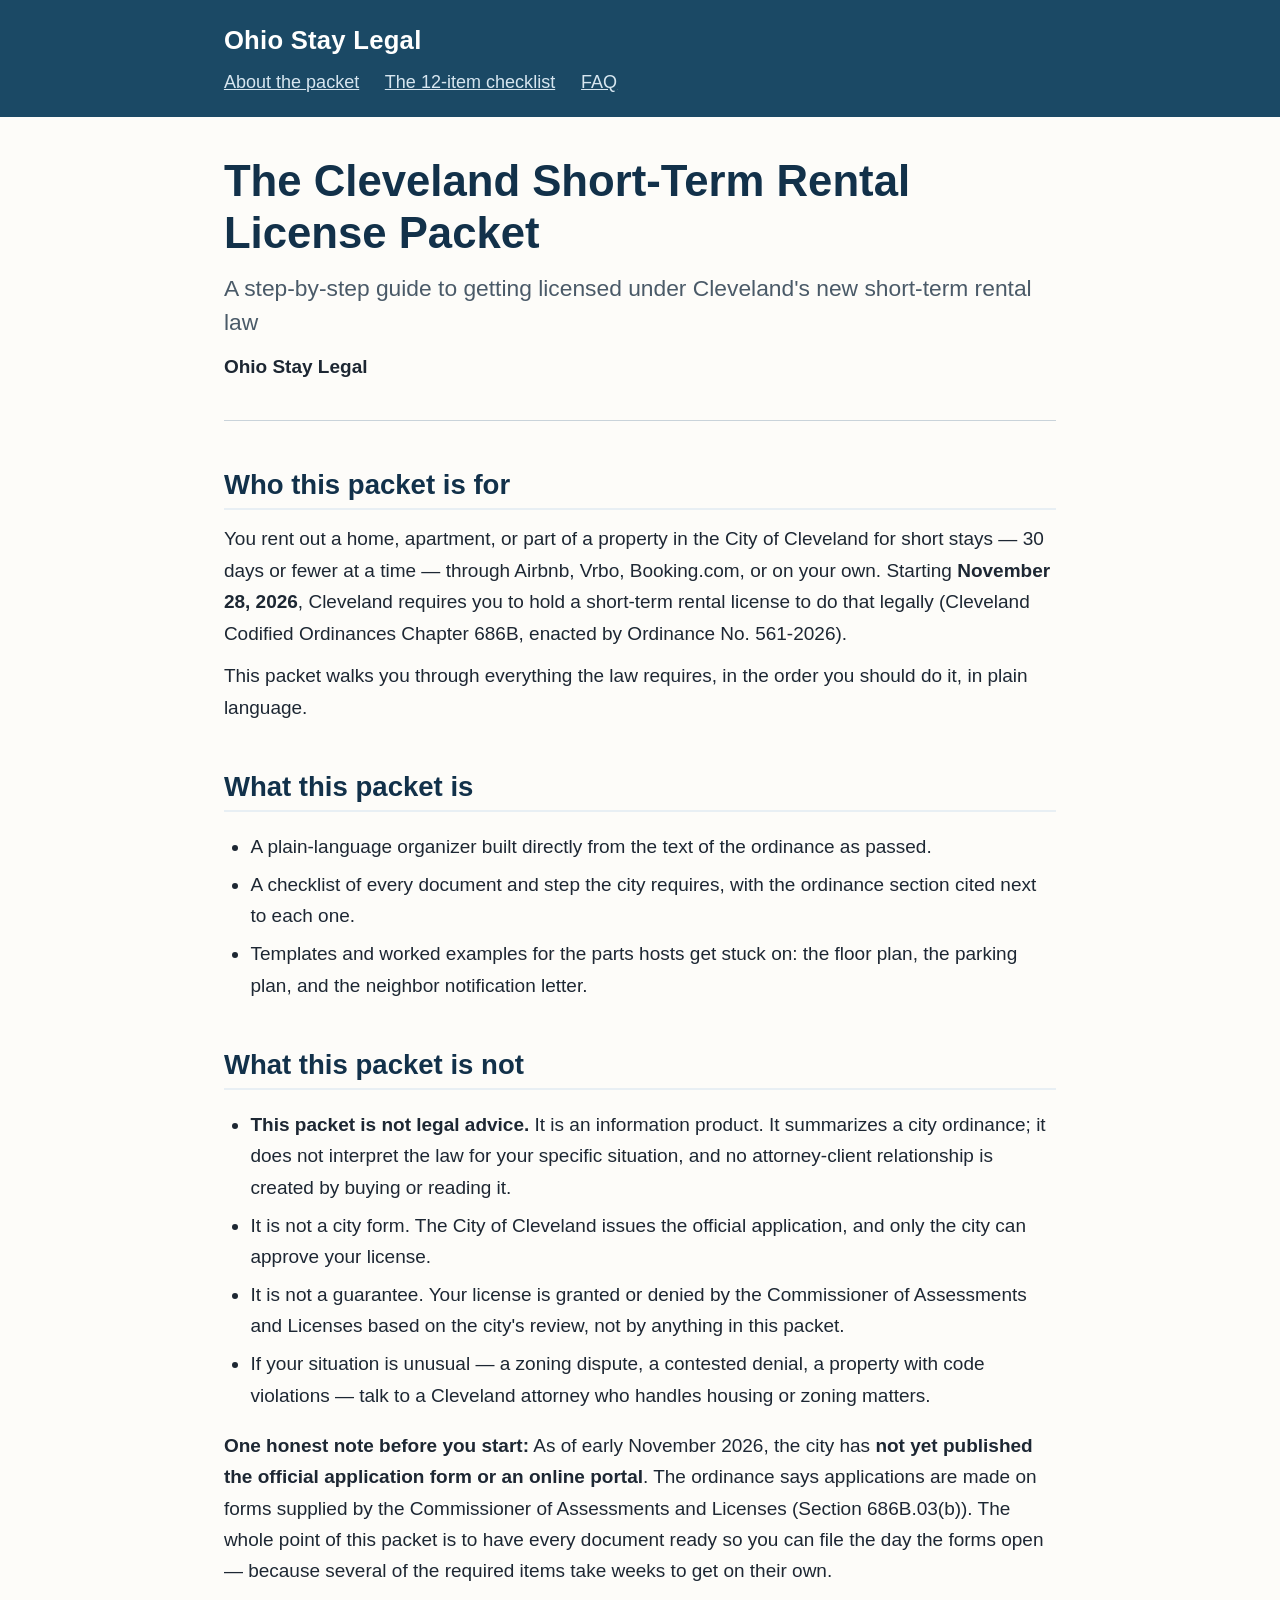
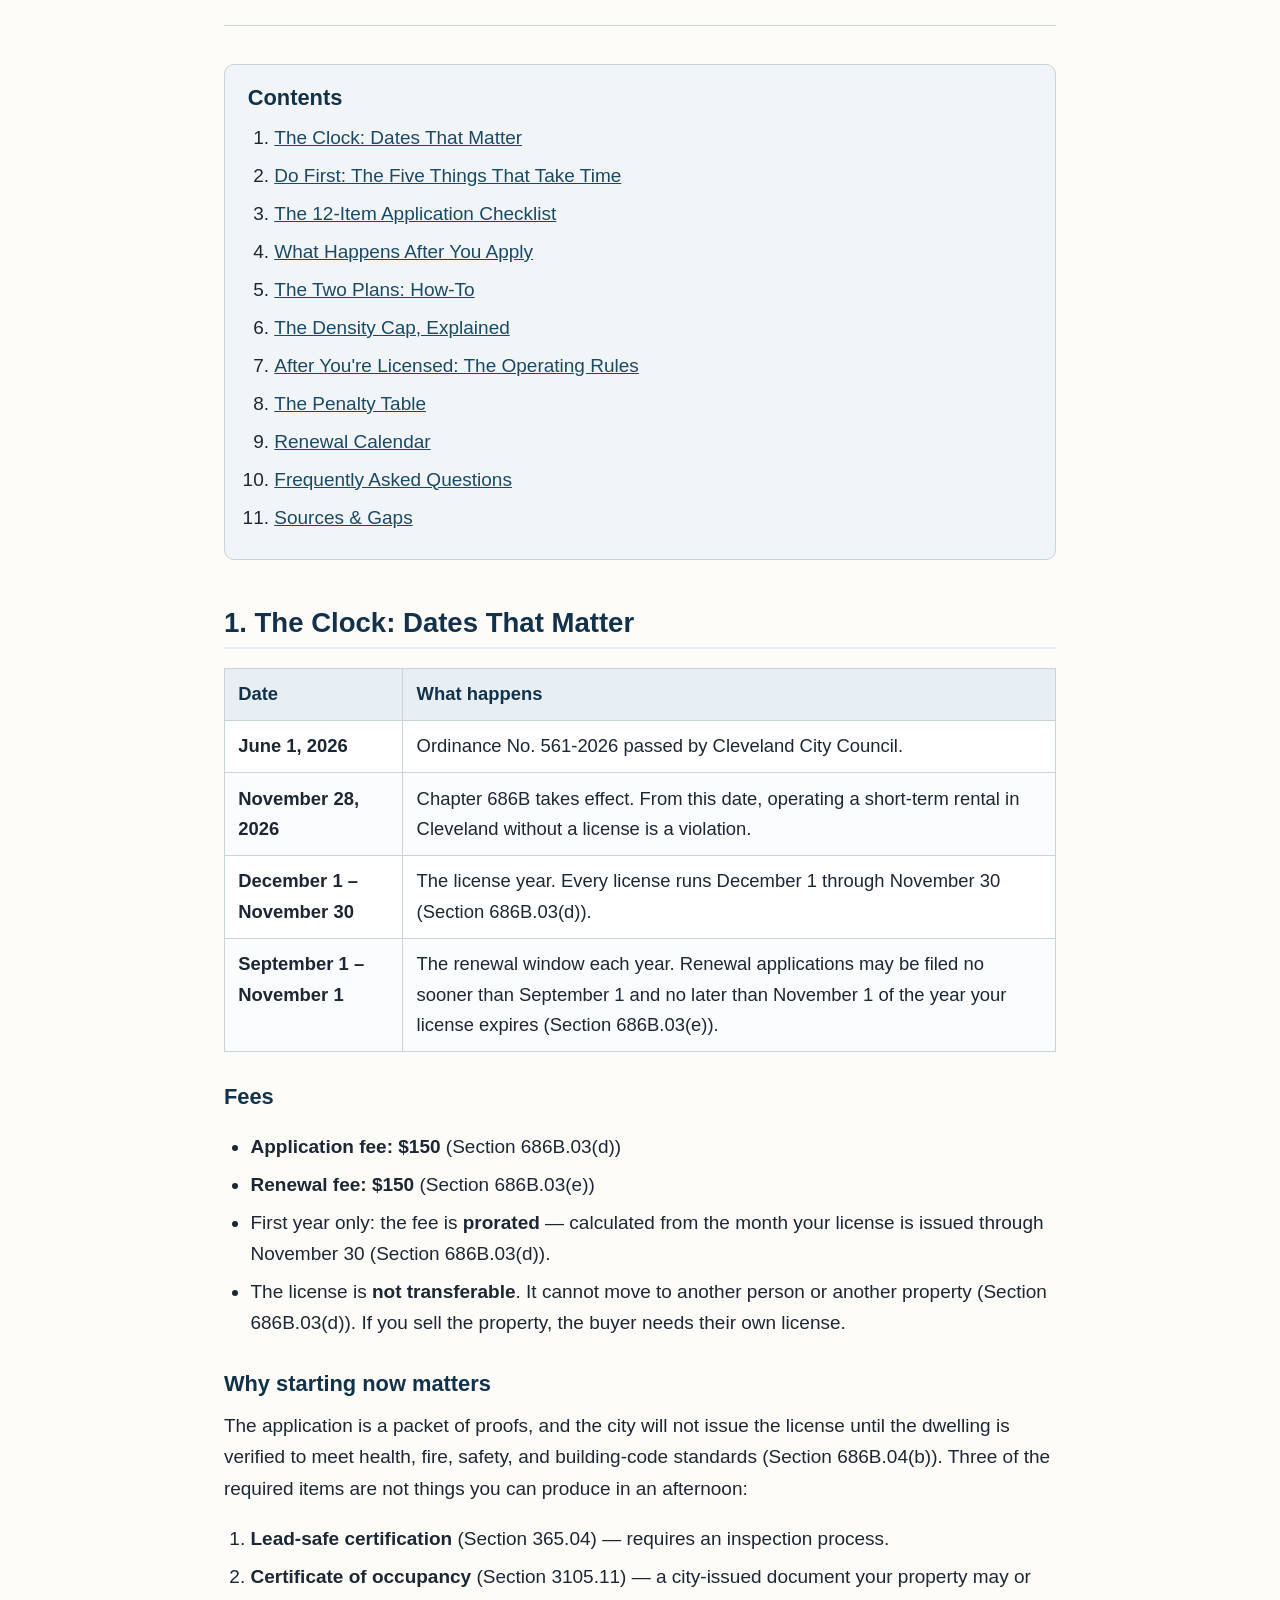
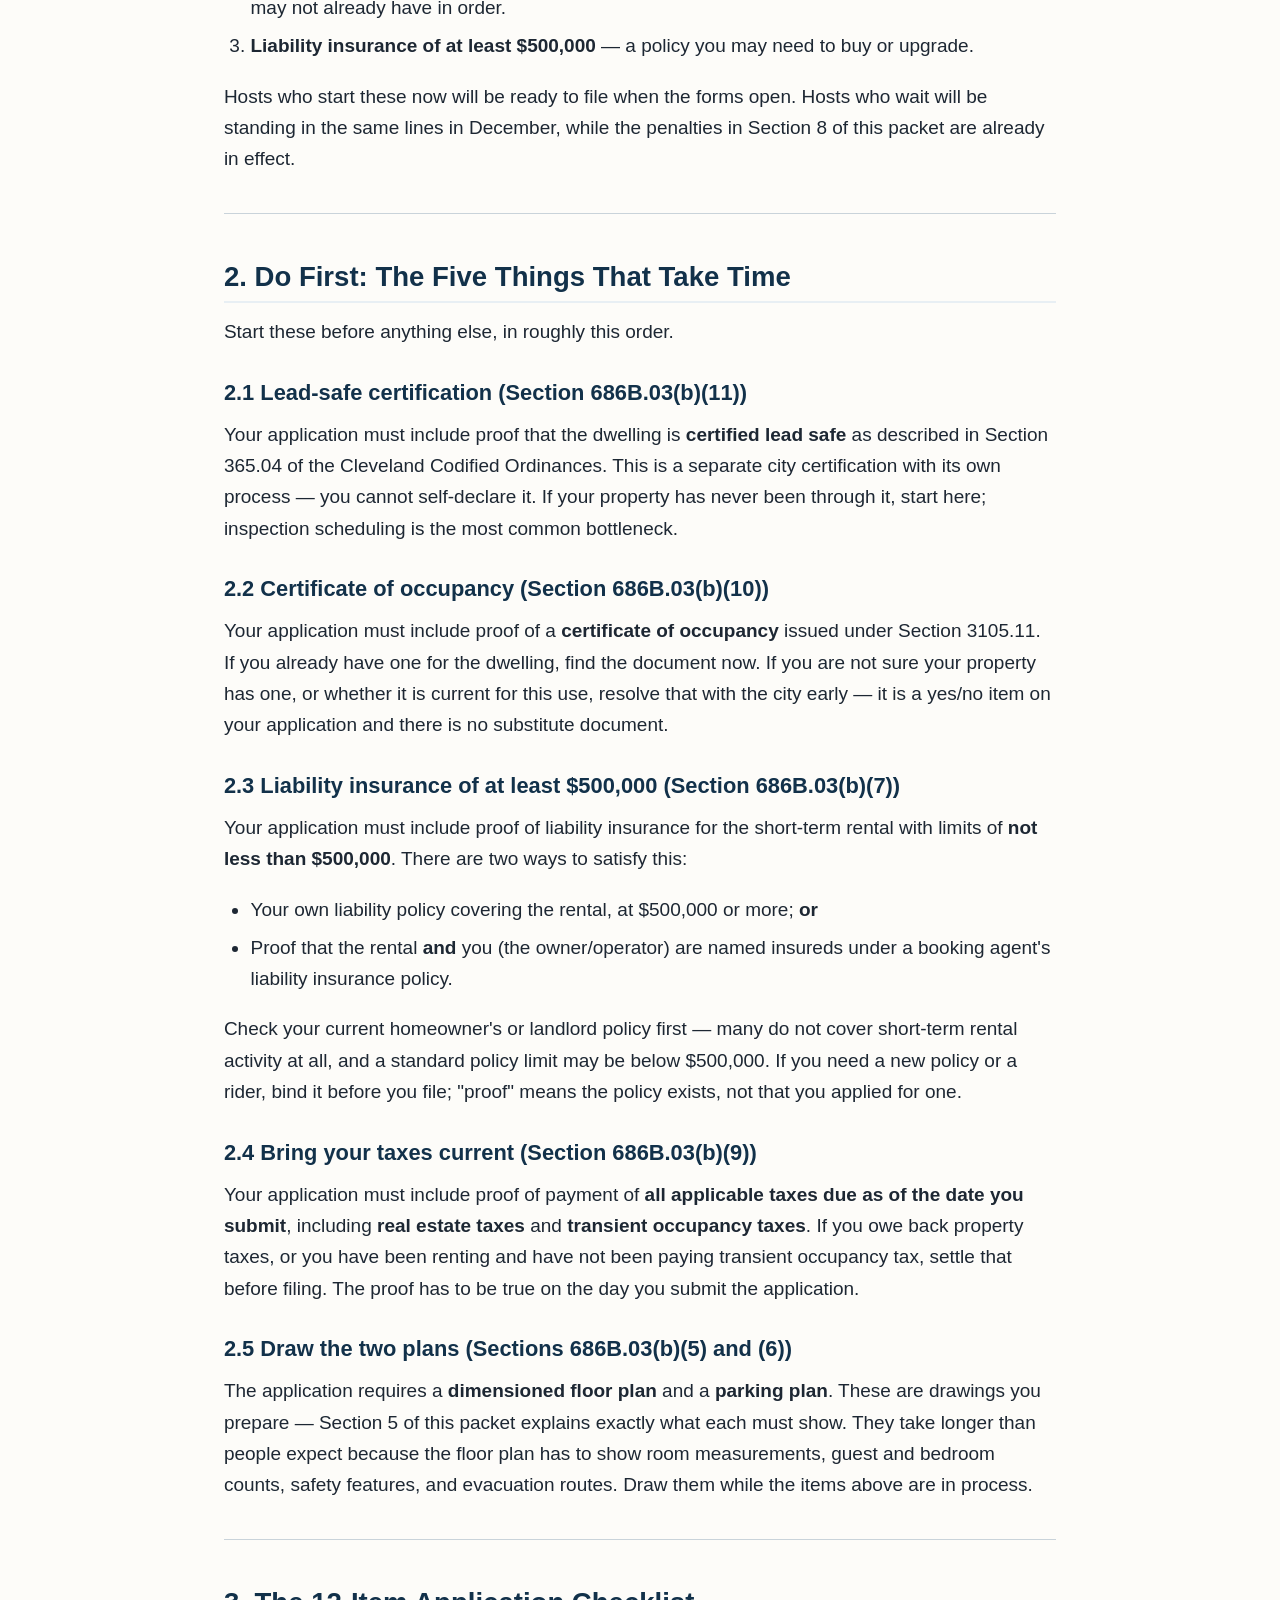
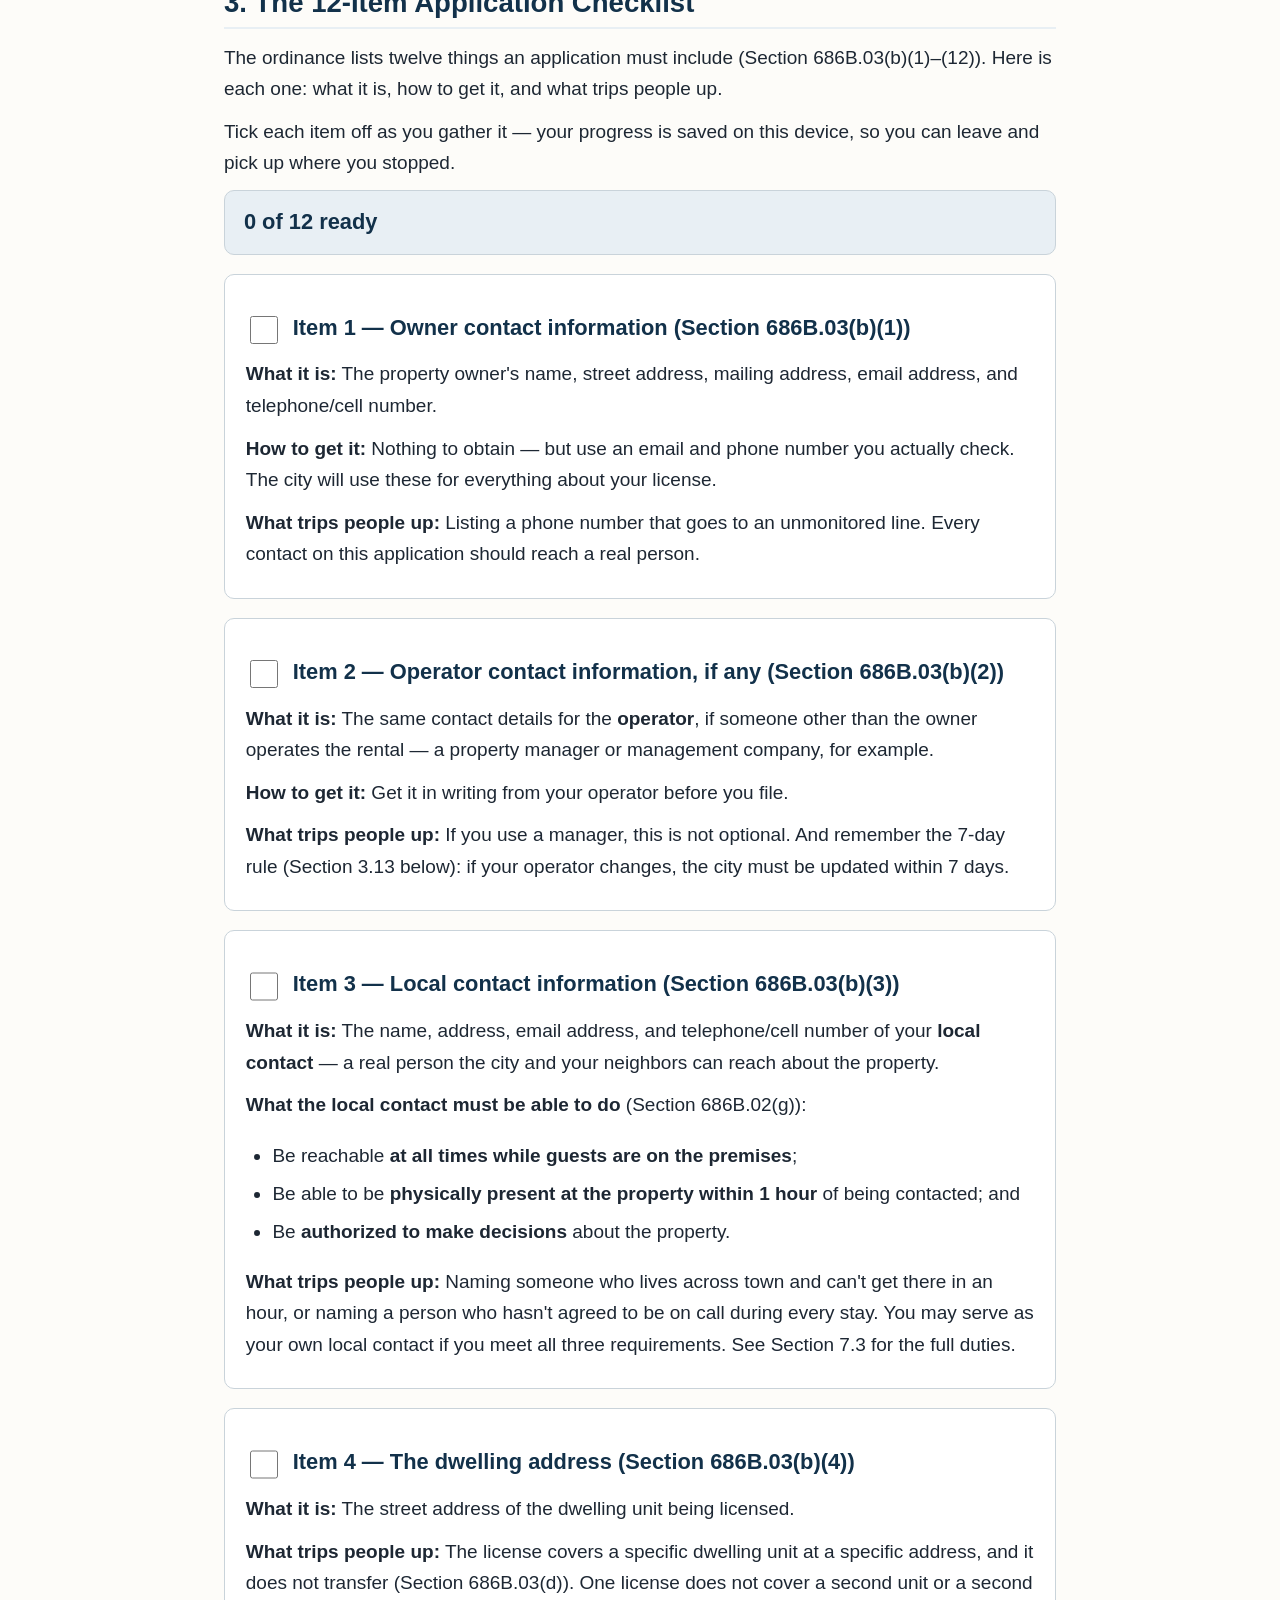
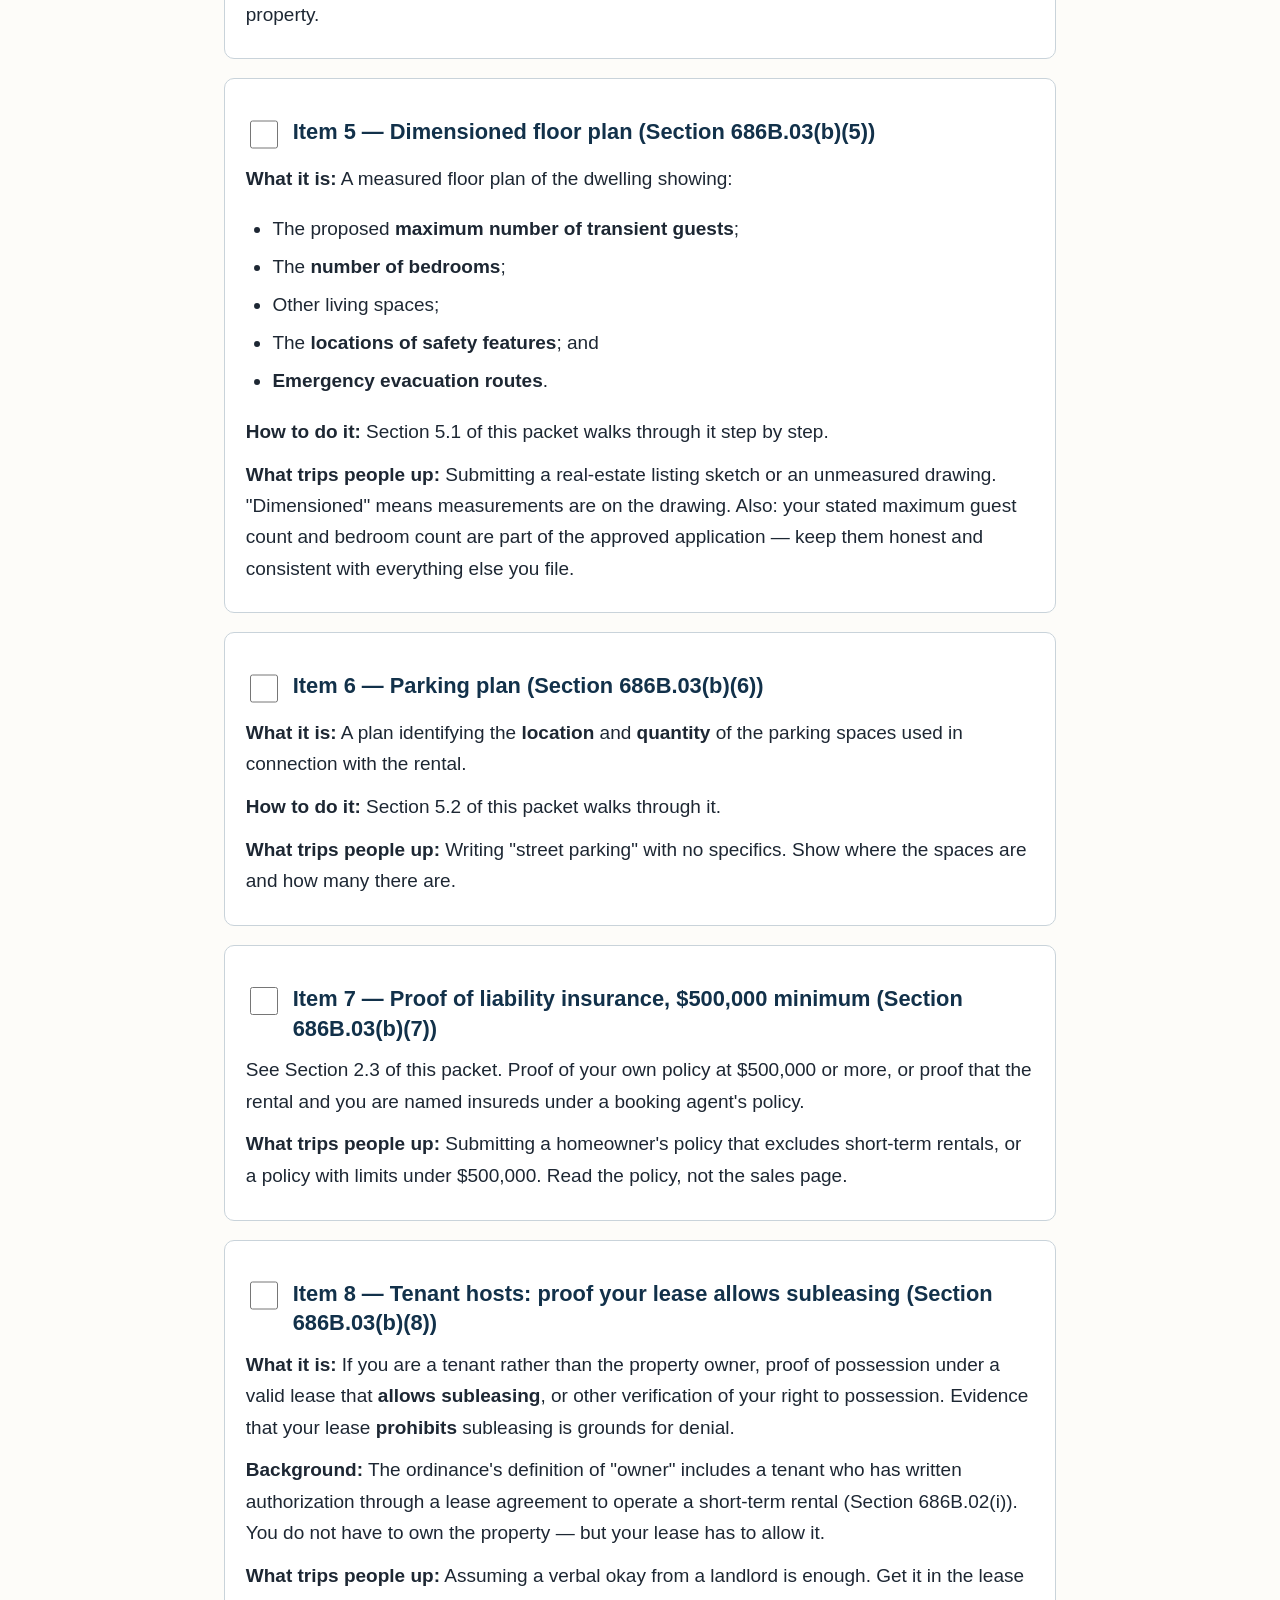
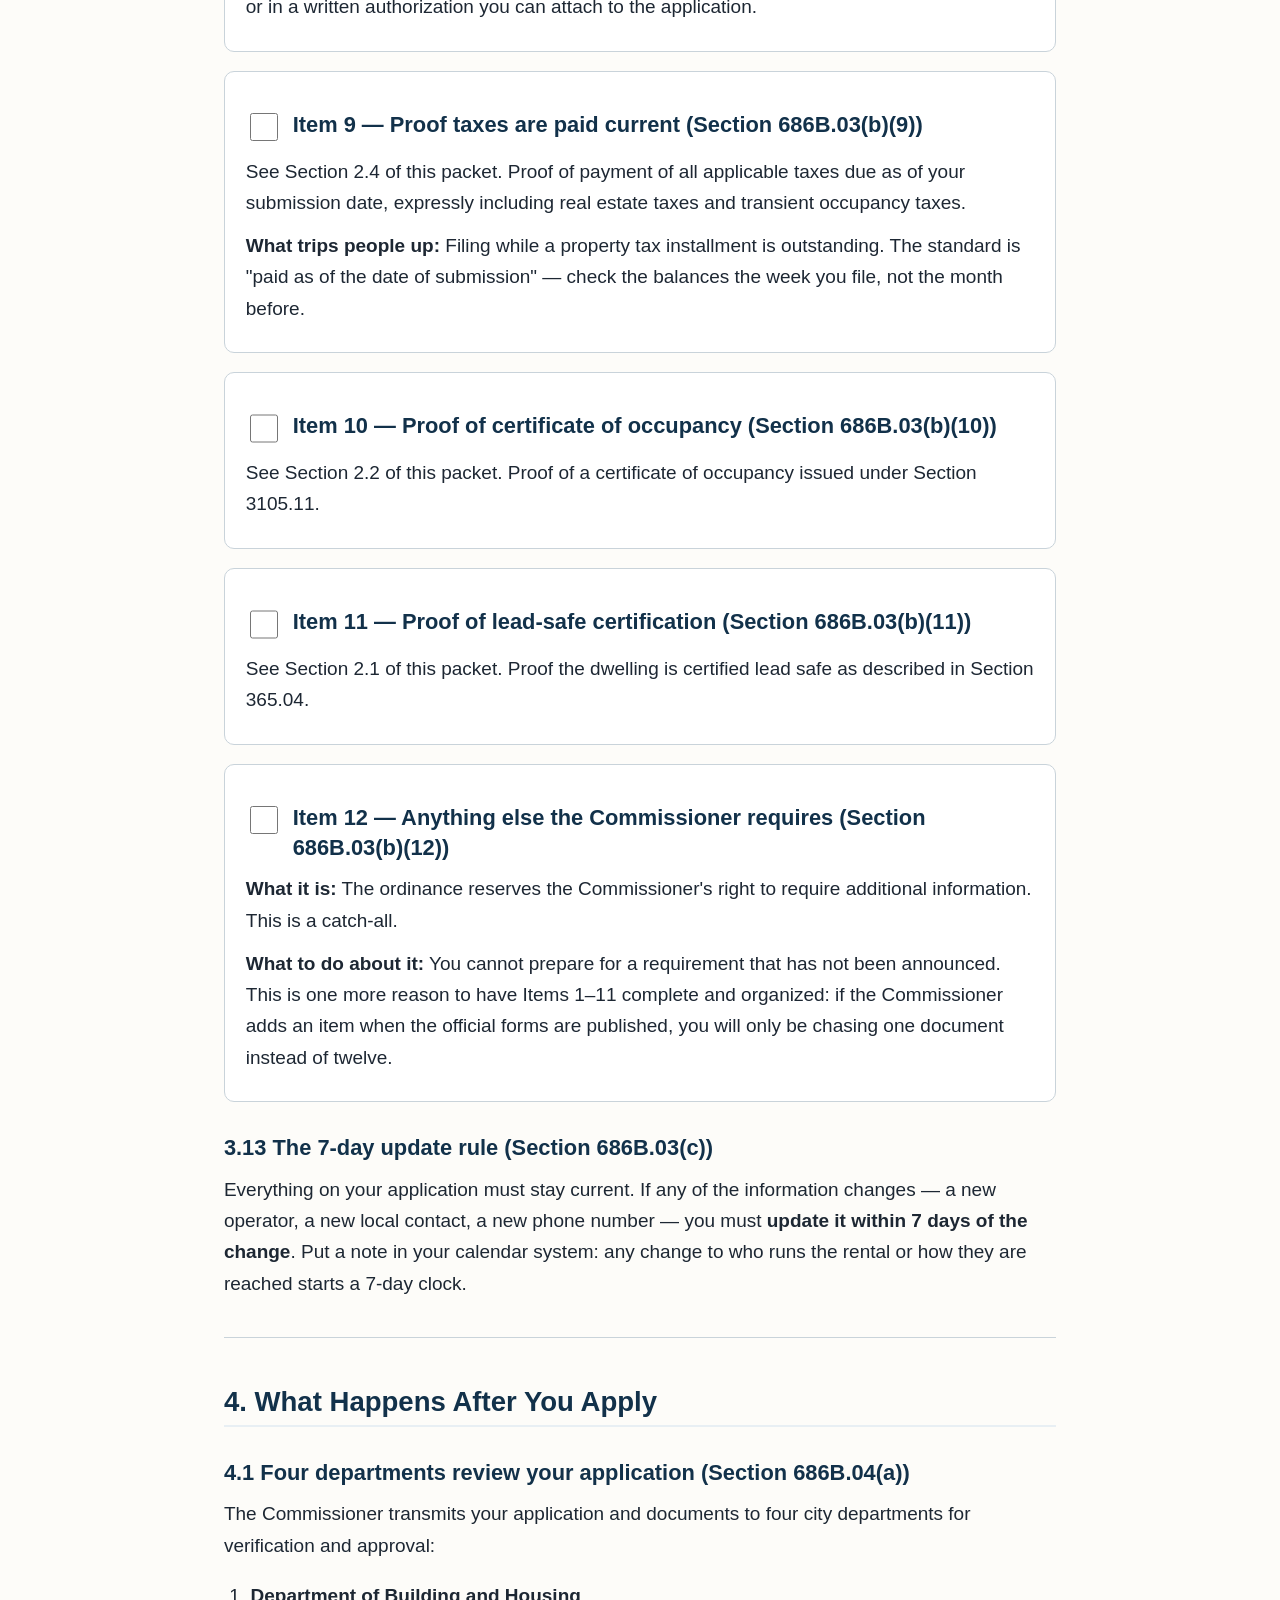
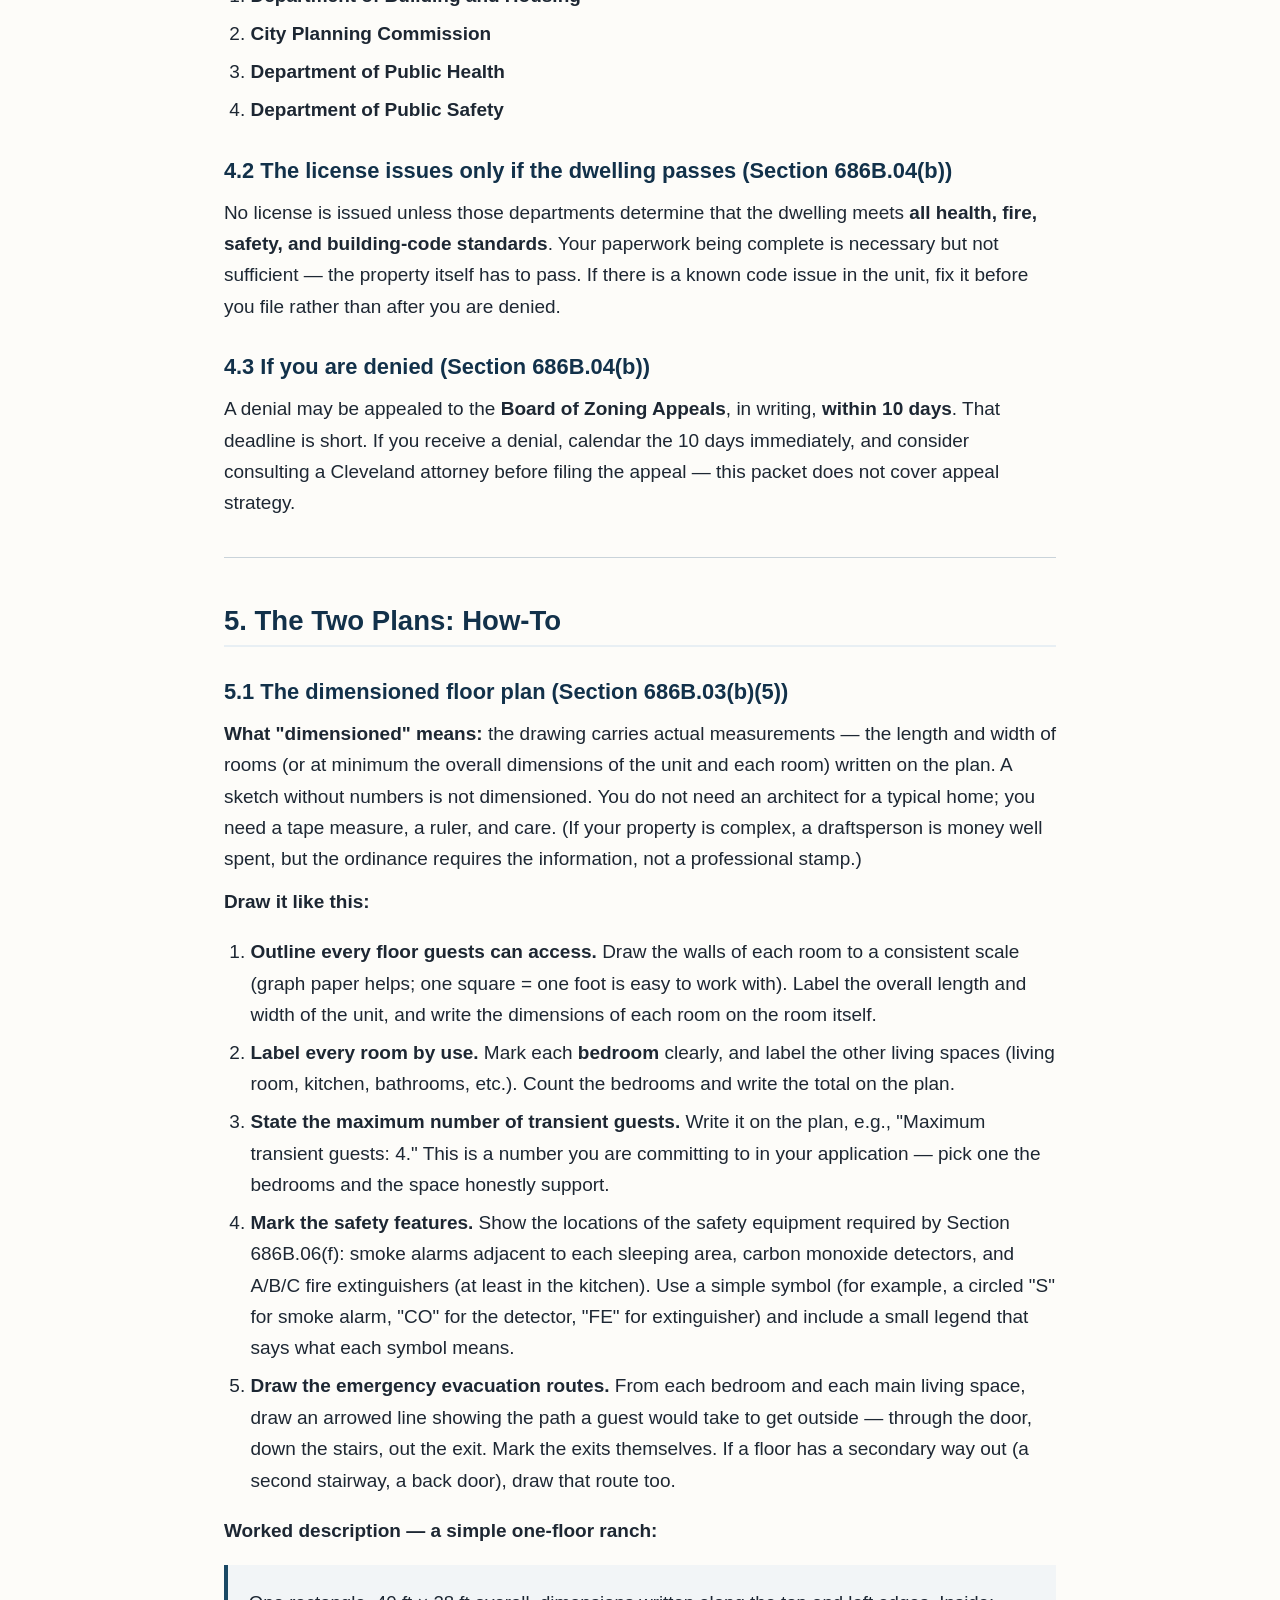
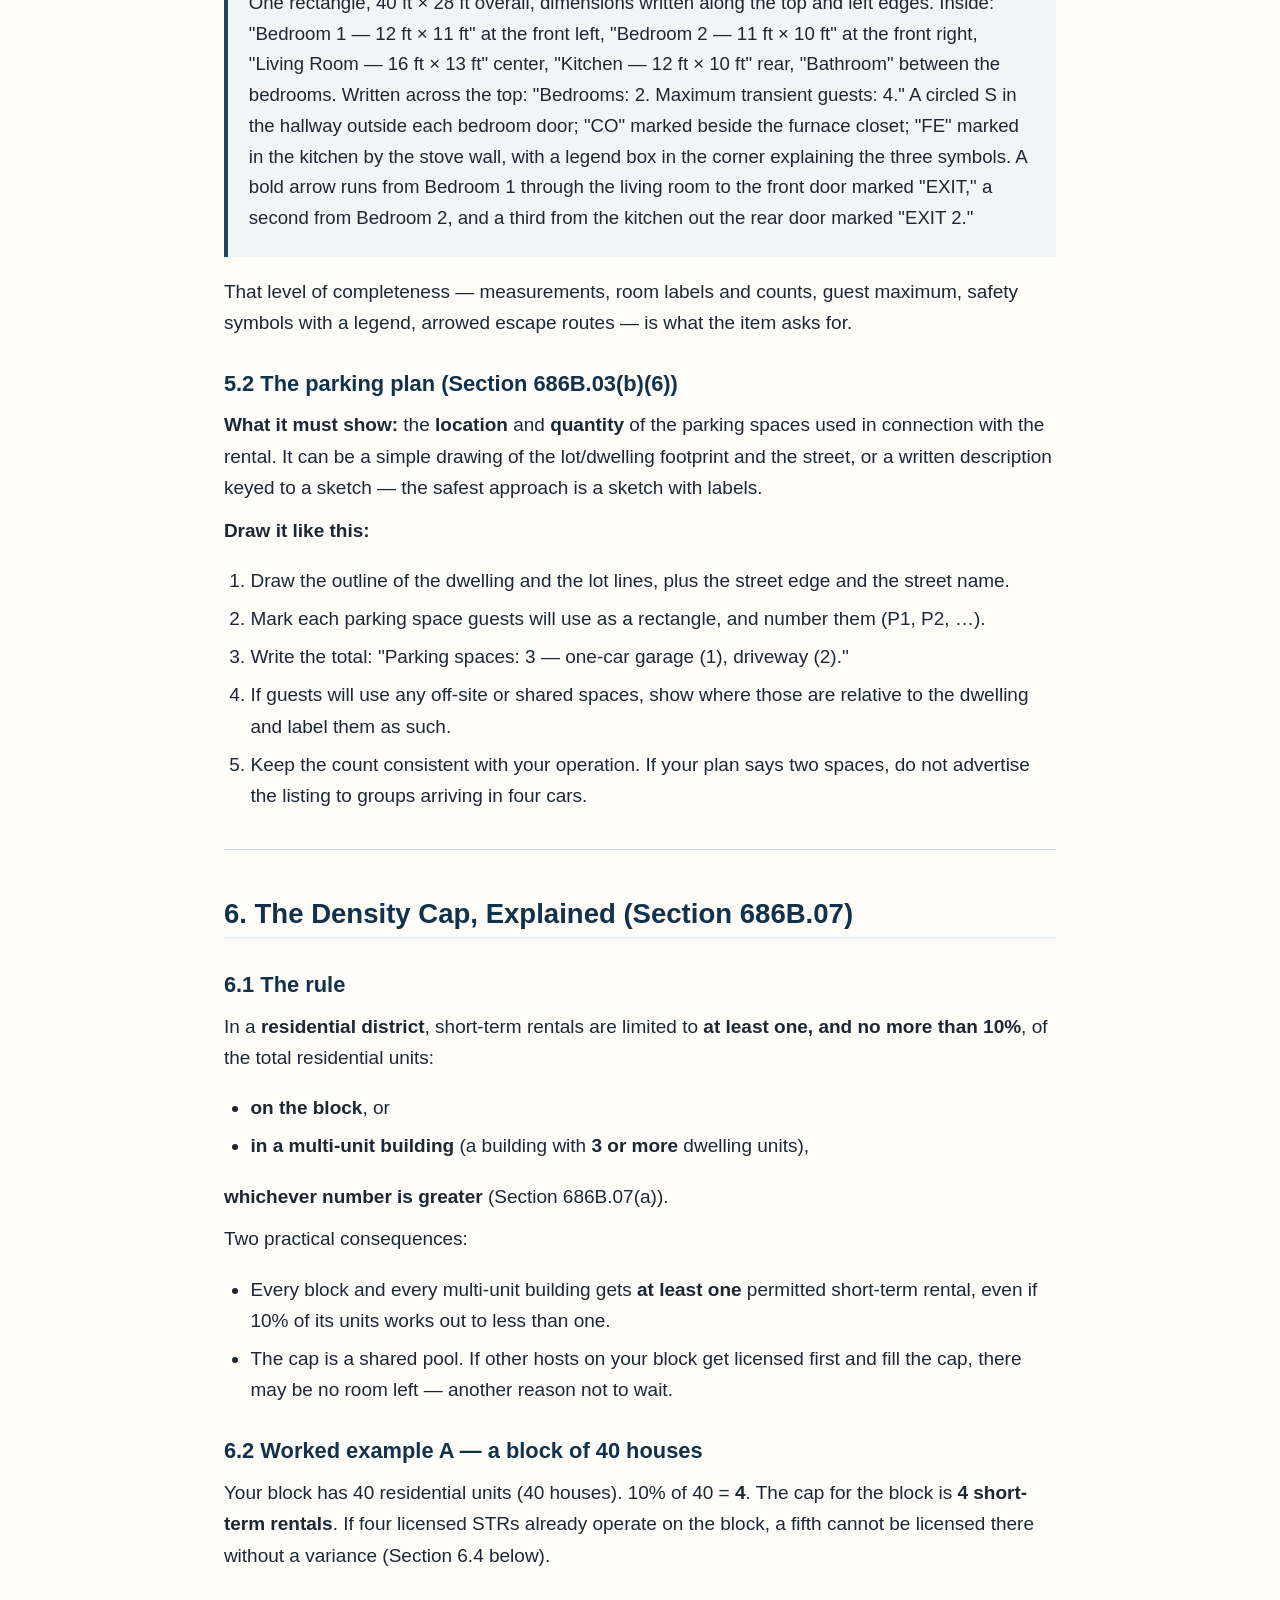
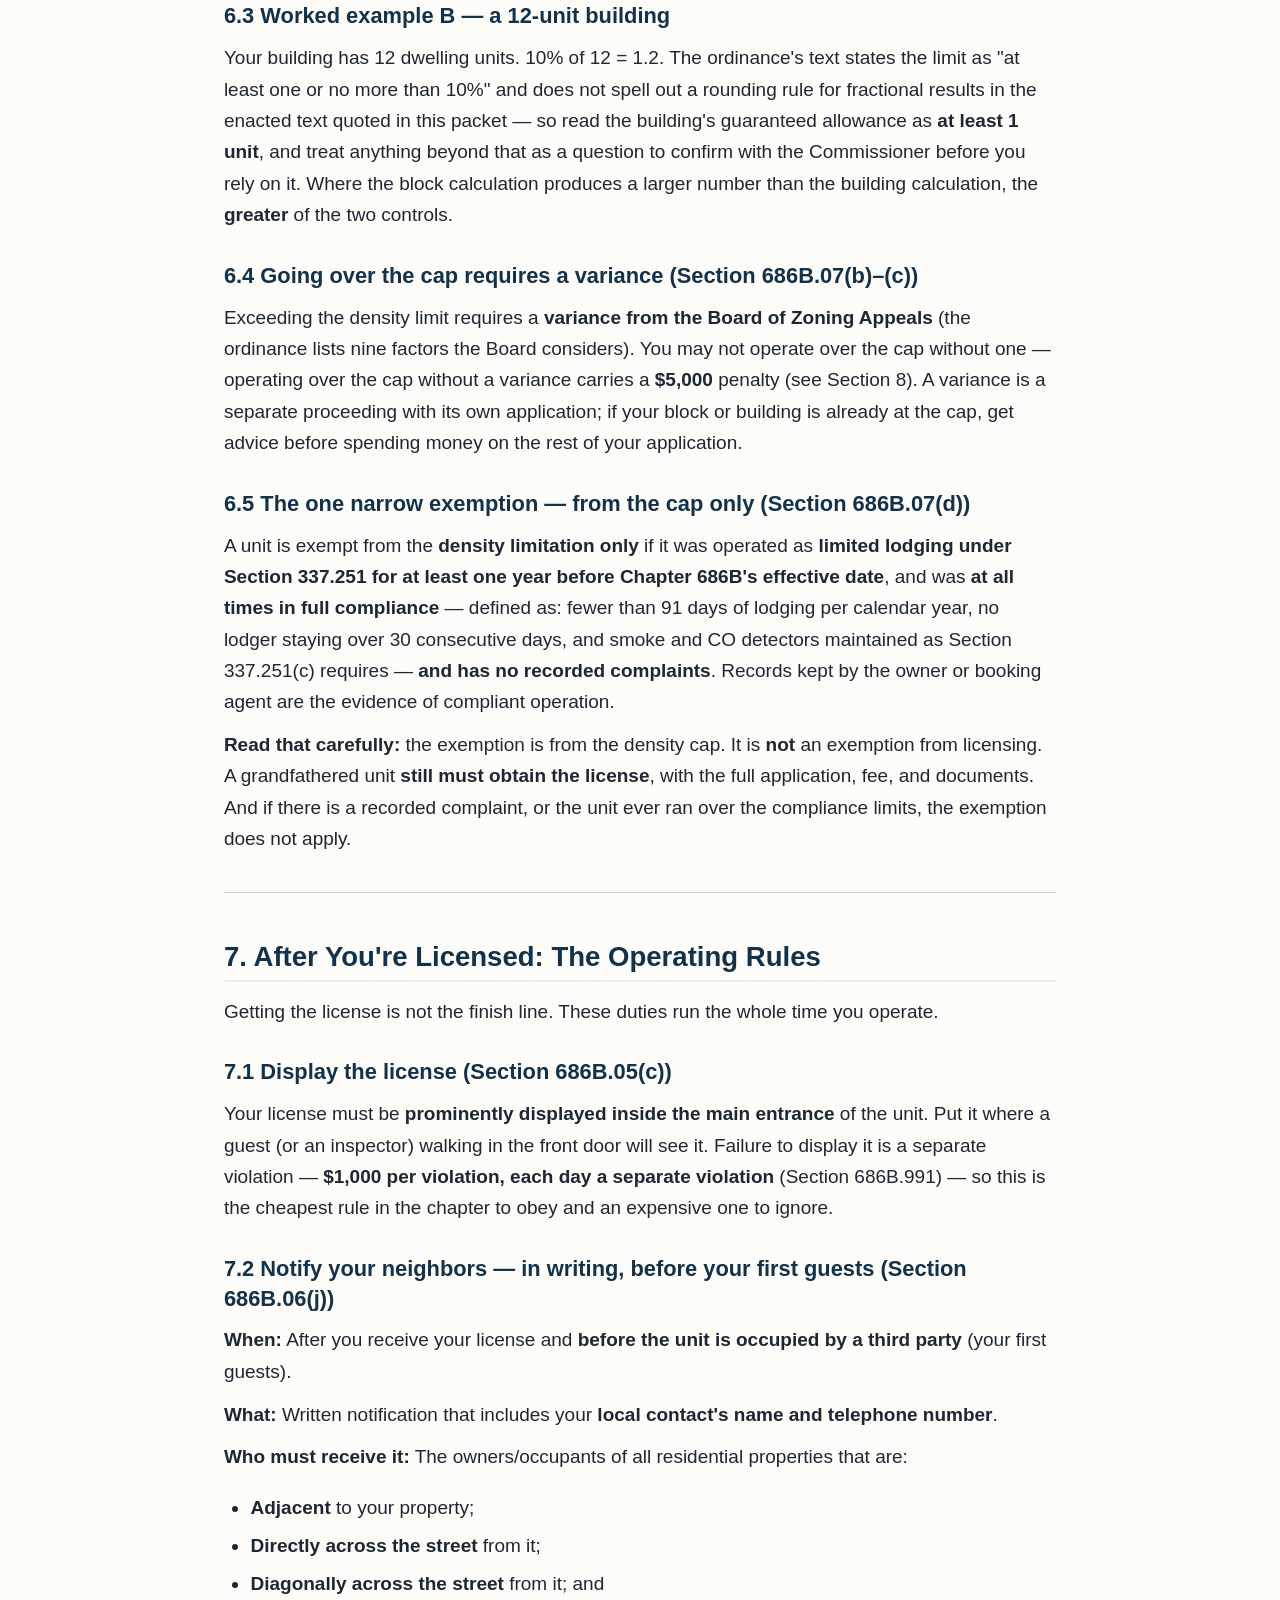
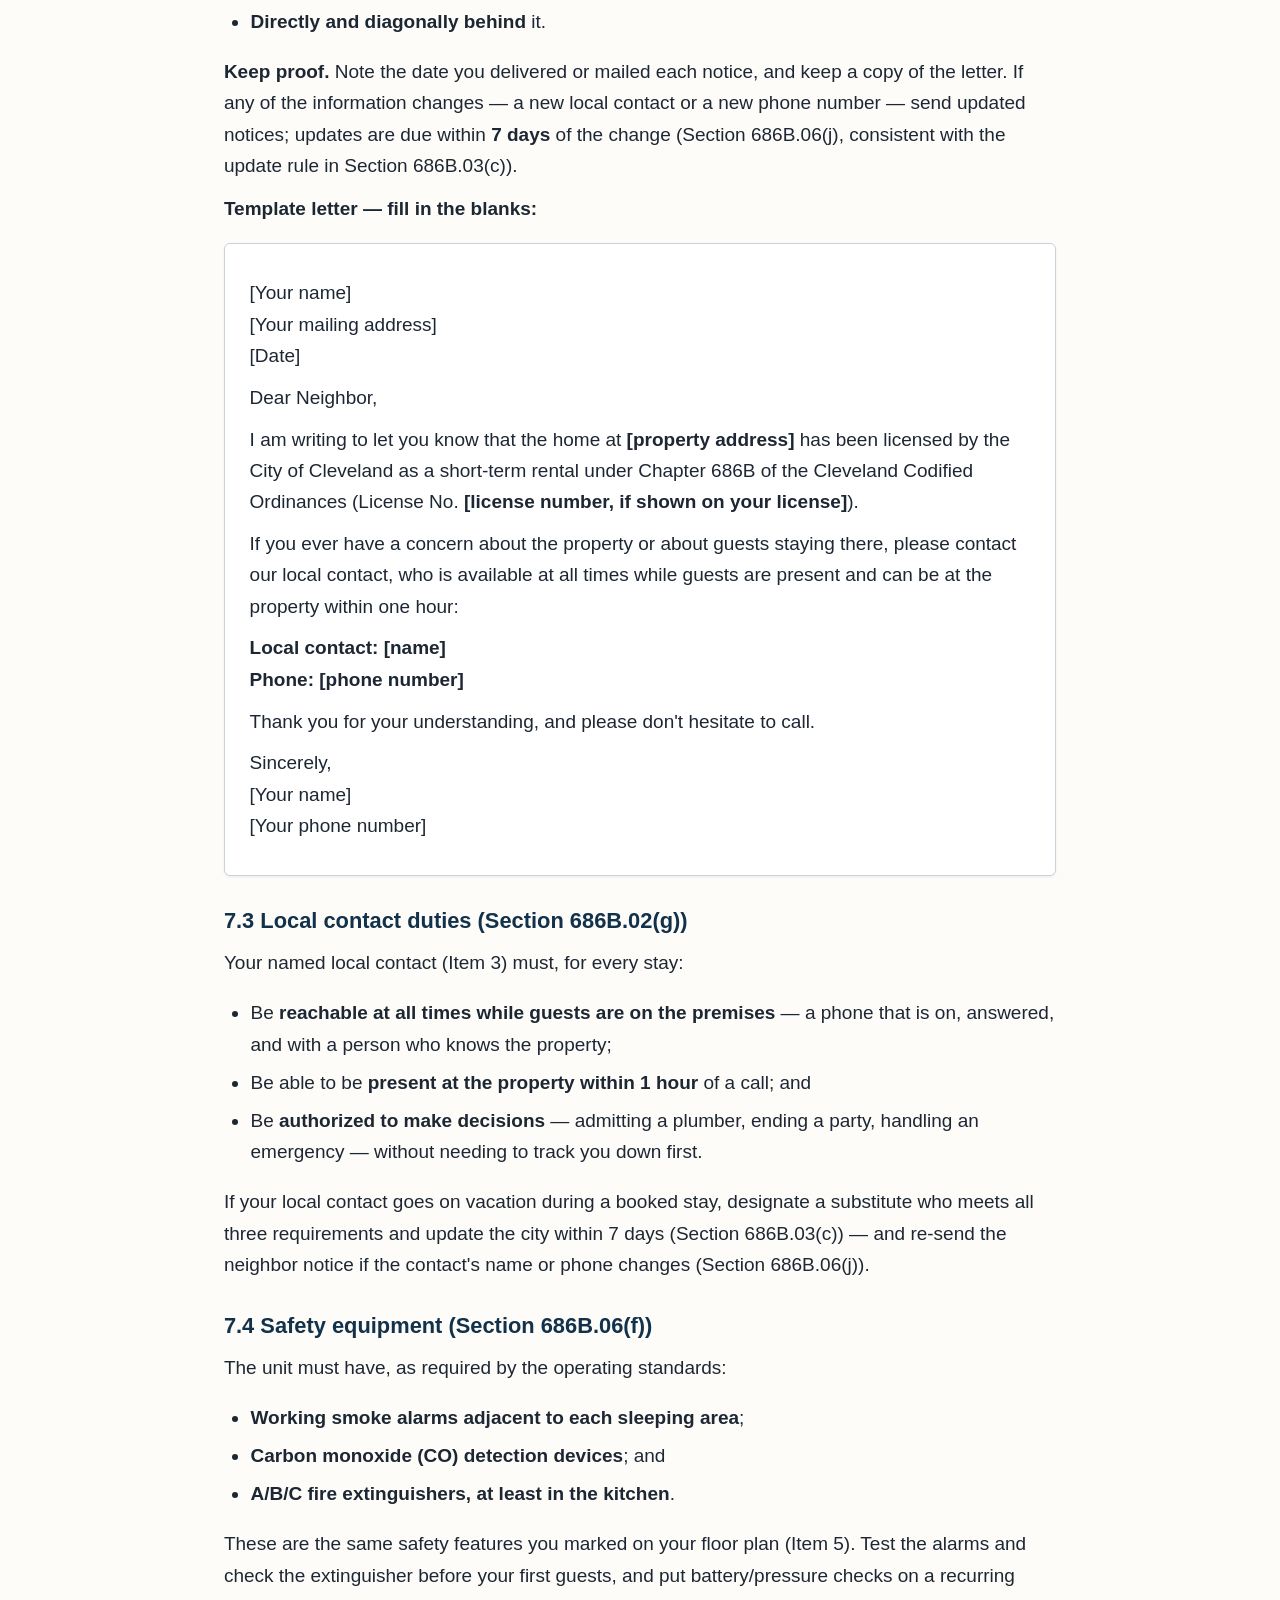
==== commit 05f18ef5: "Clean packet byline, bump cache to v3" ====
--- a/packet.html
+++ b/packet.html
@@ -31,7 +31,7 @@
 
   <h1>The Cleveland Short-Term Rental License Packet</h1>
   <p class="lede">A step-by-step guide to getting licensed under Cleveland's new short-term rental law</p>
-  <p><strong>Working product name: Ohio Stay Legal</strong></p>
+  <p><strong>Ohio Stay Legal</strong></p>
 
   <hr>
 
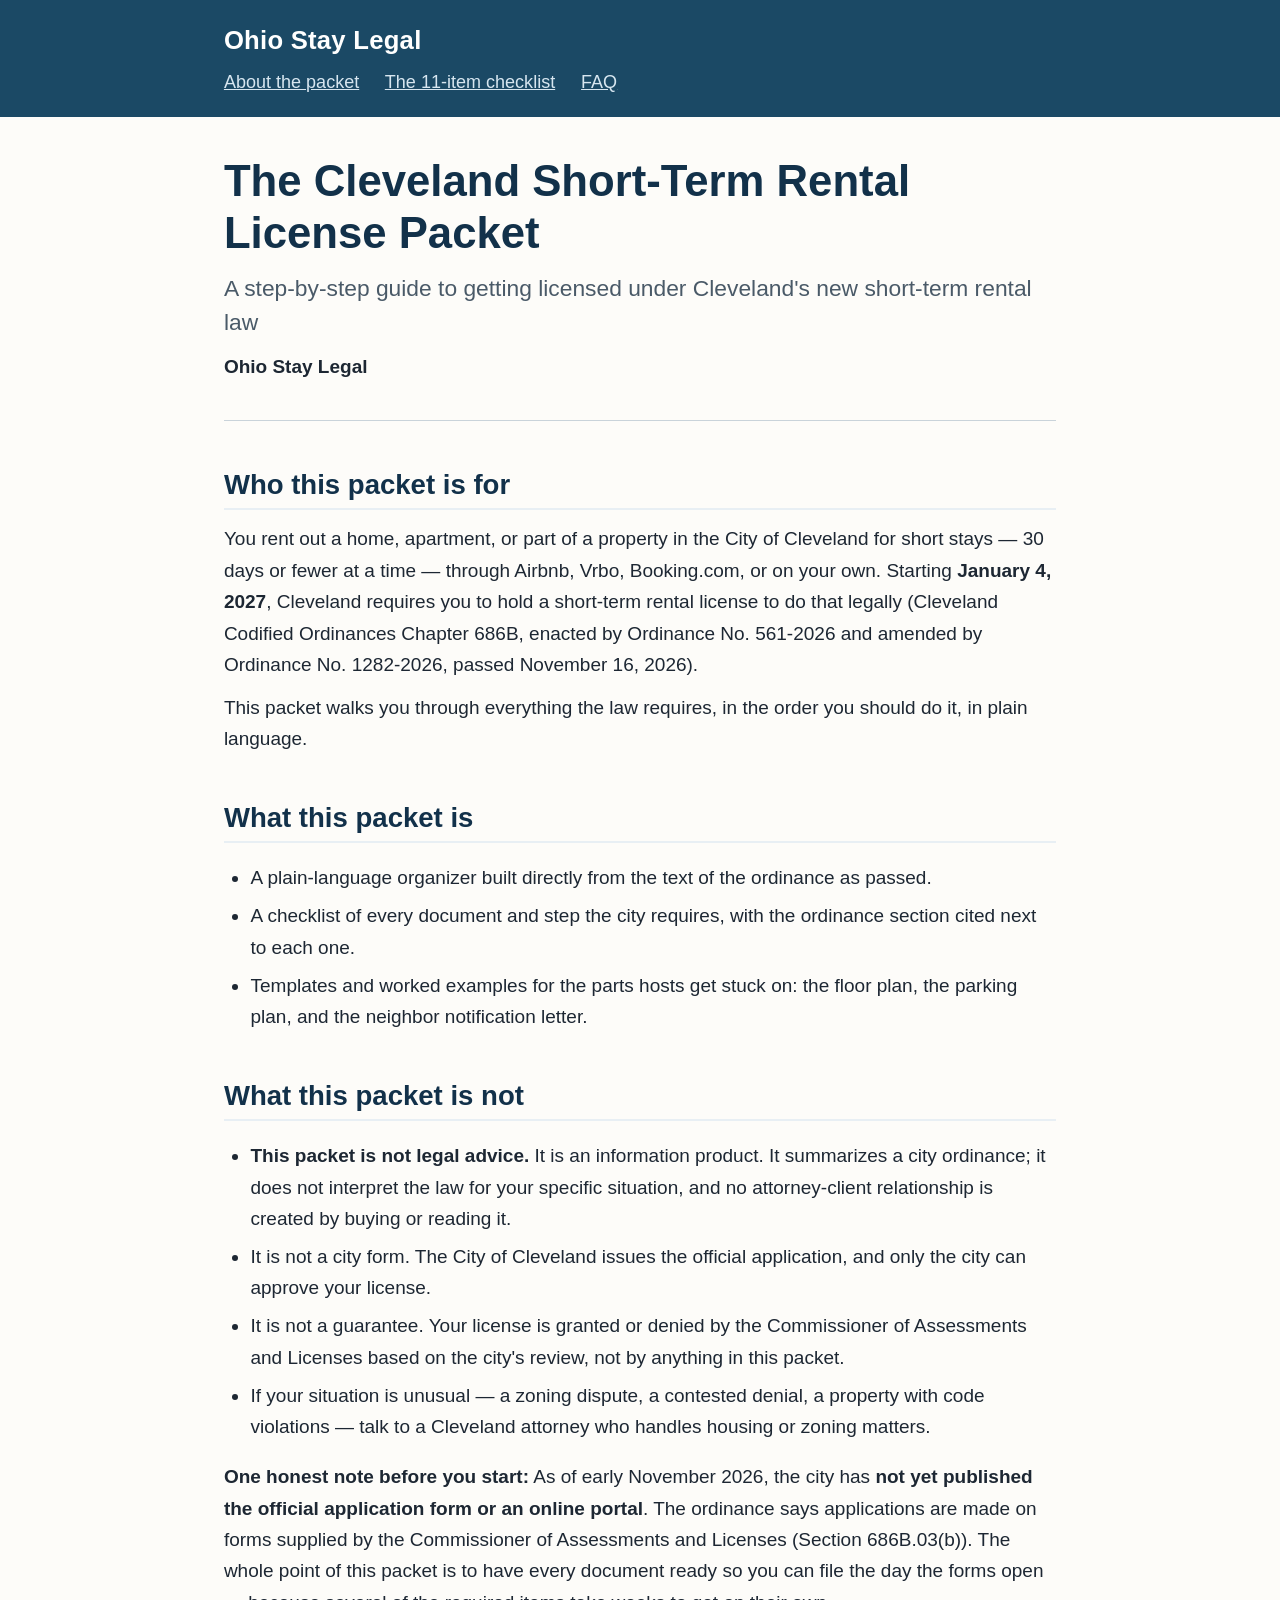
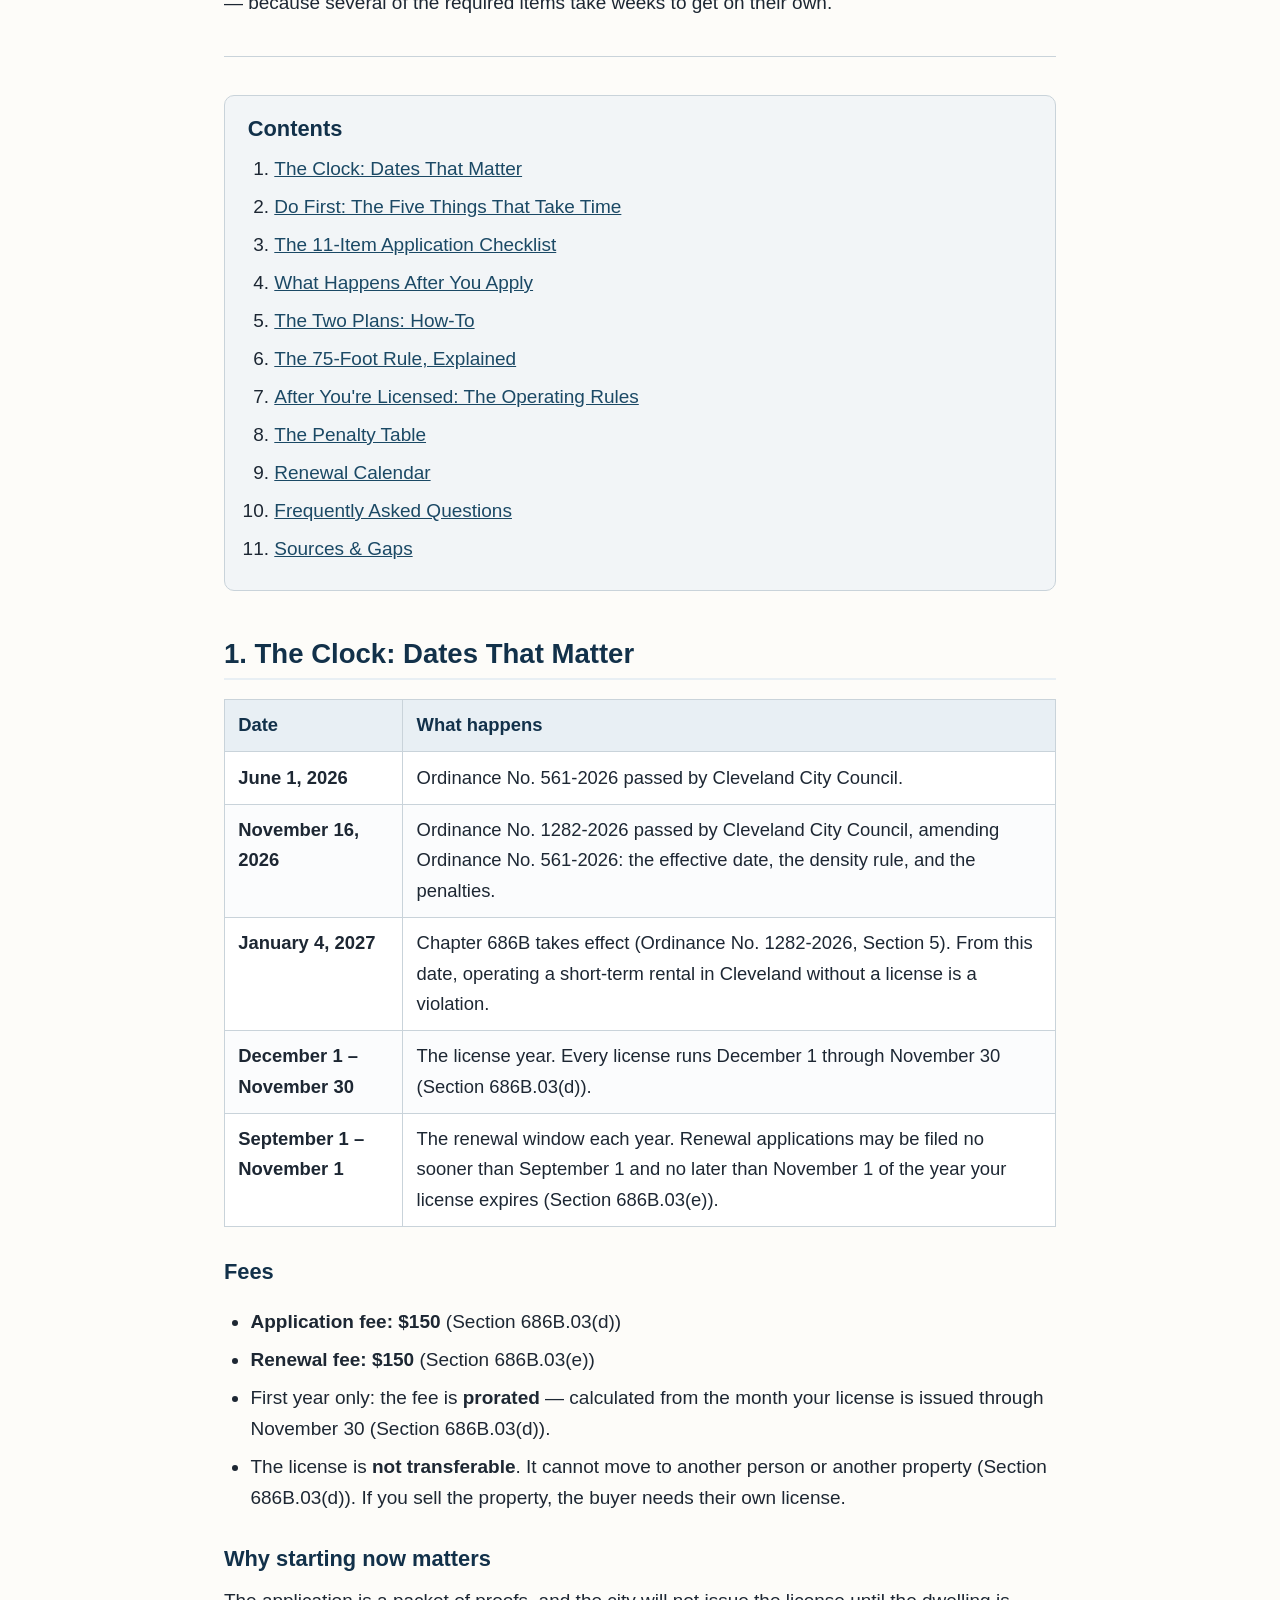
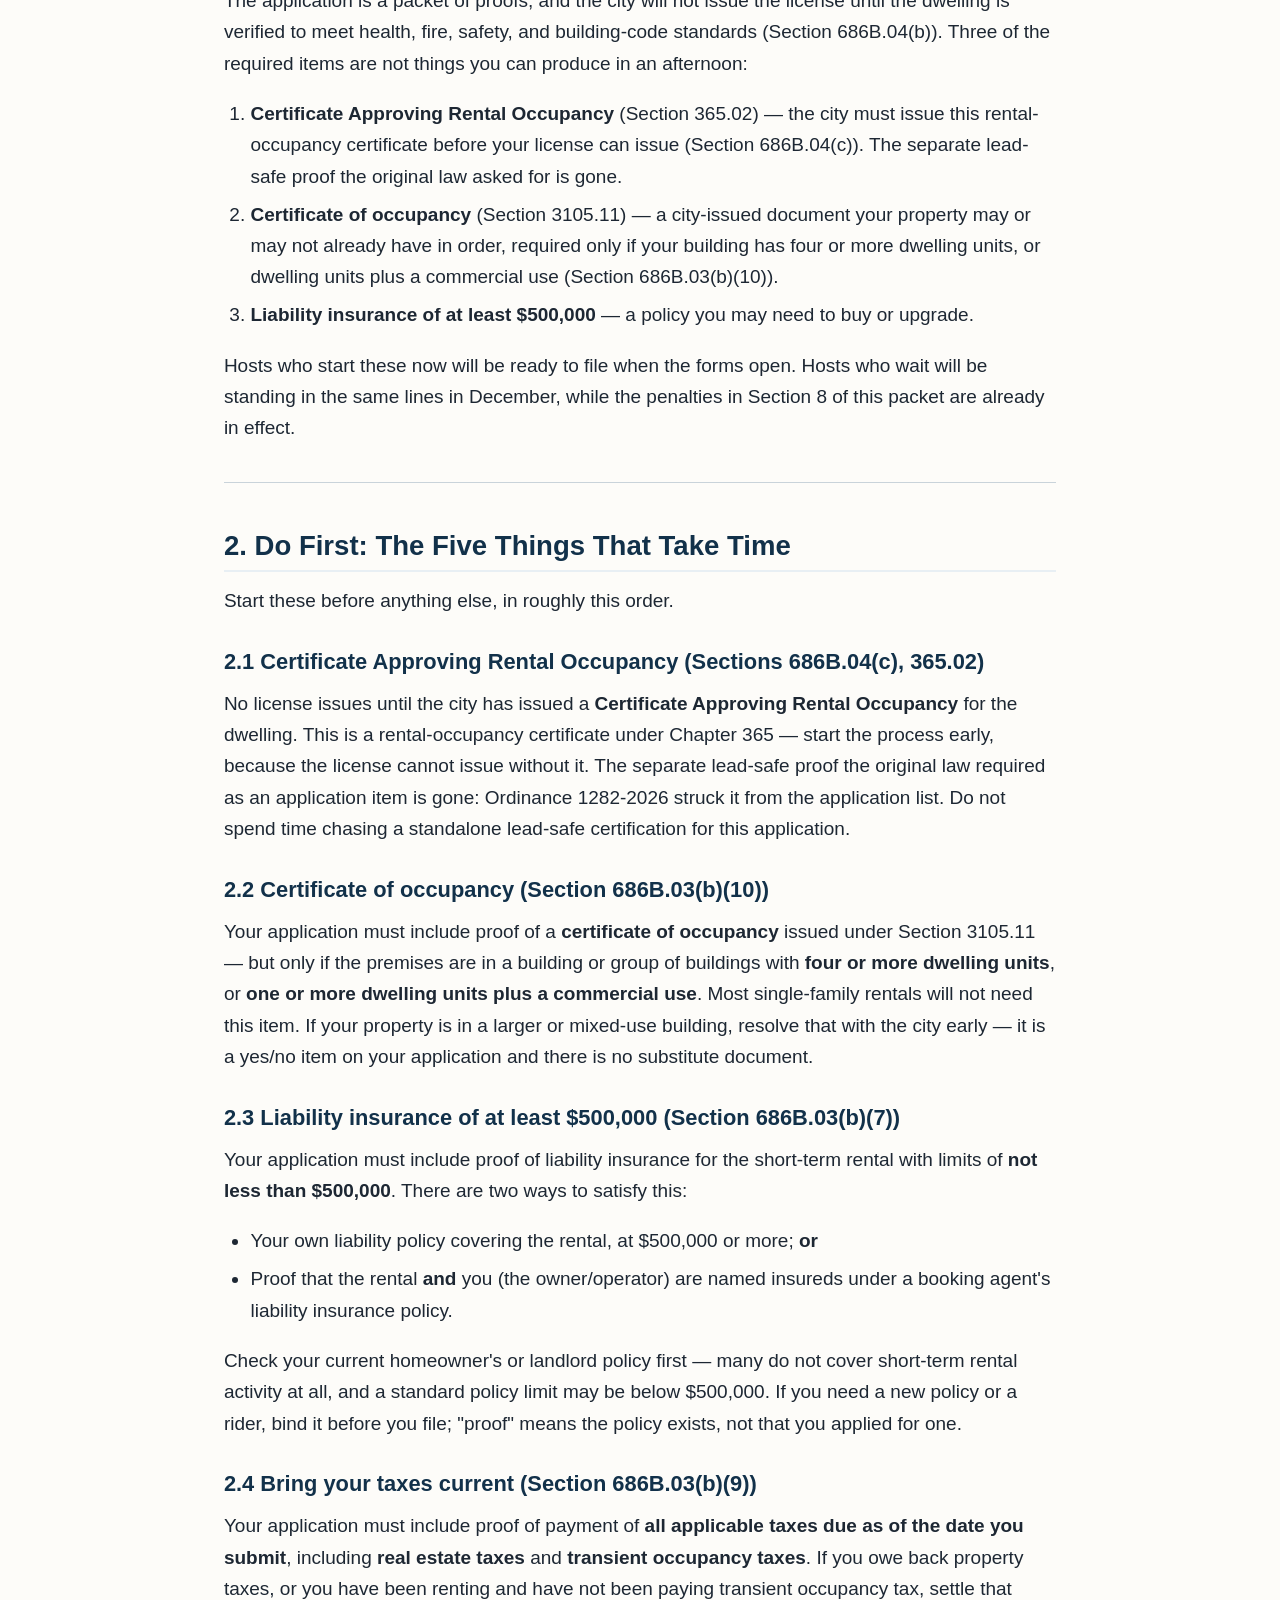
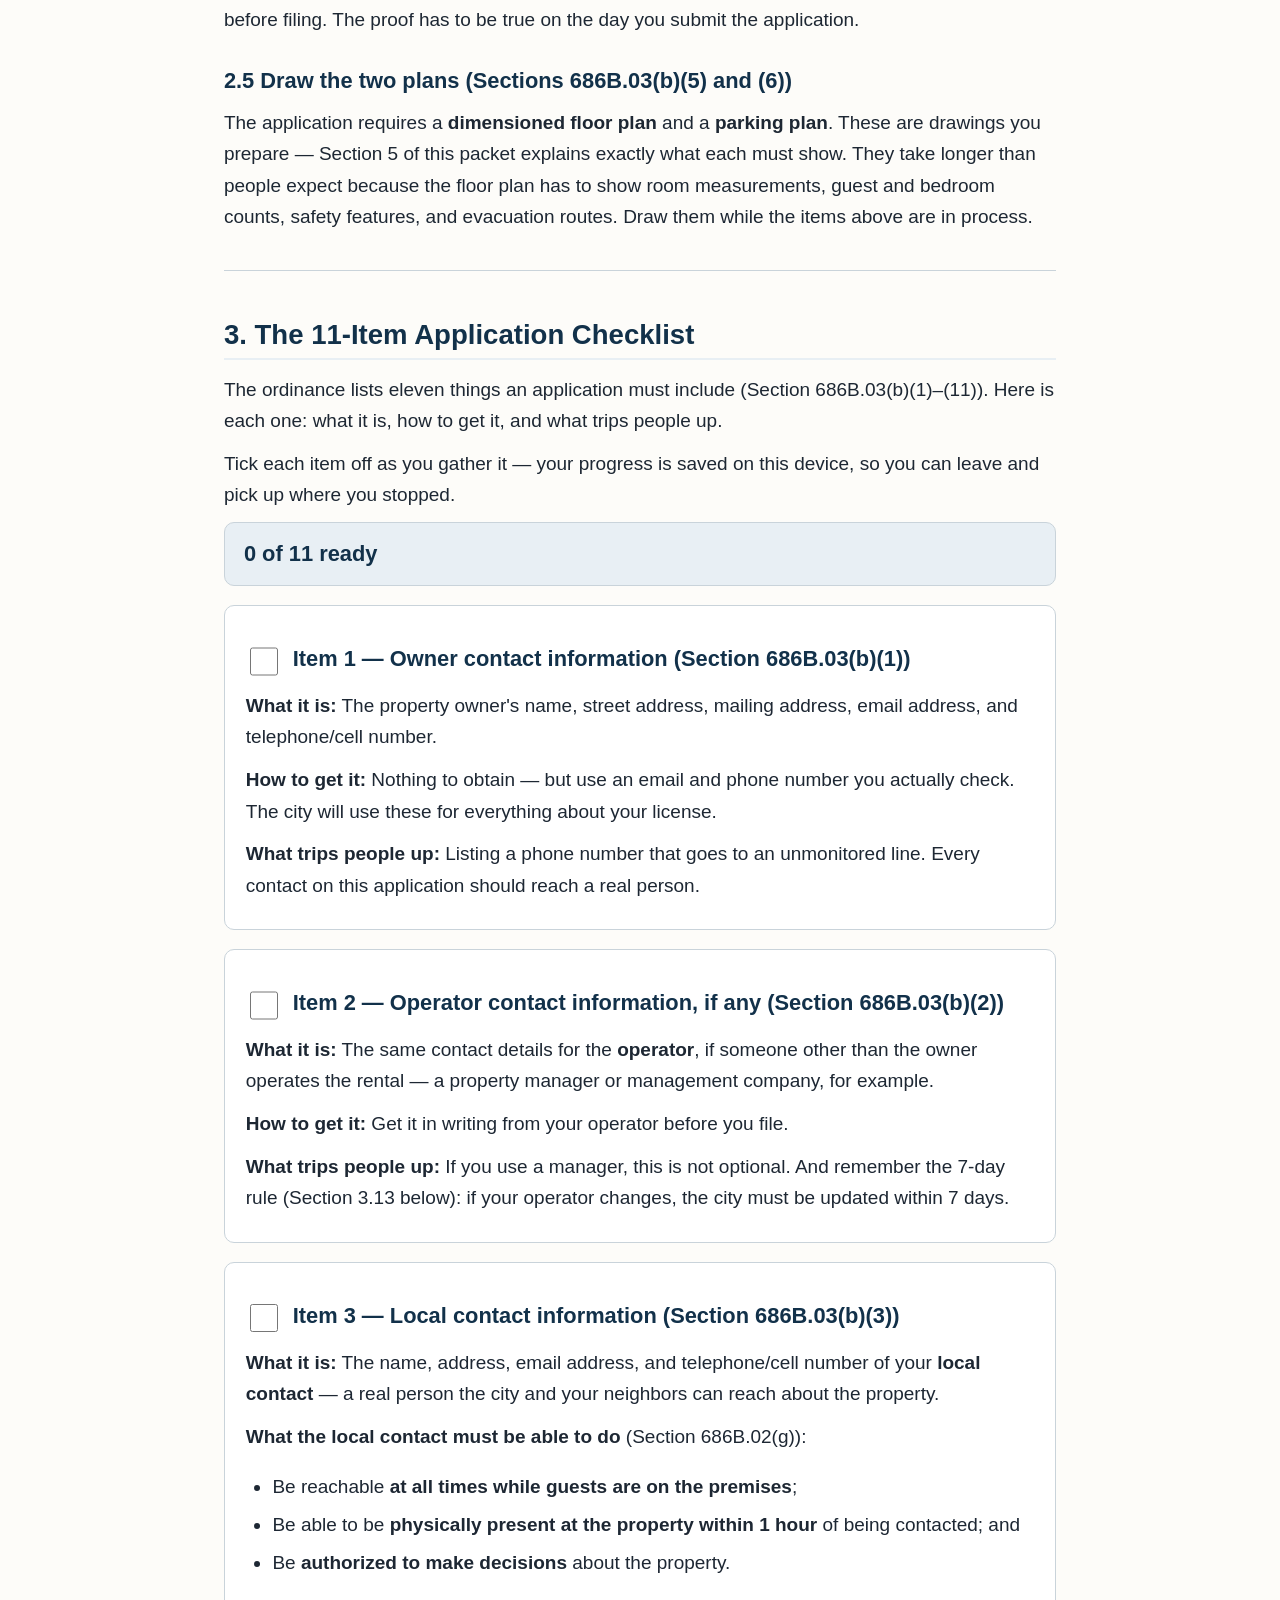
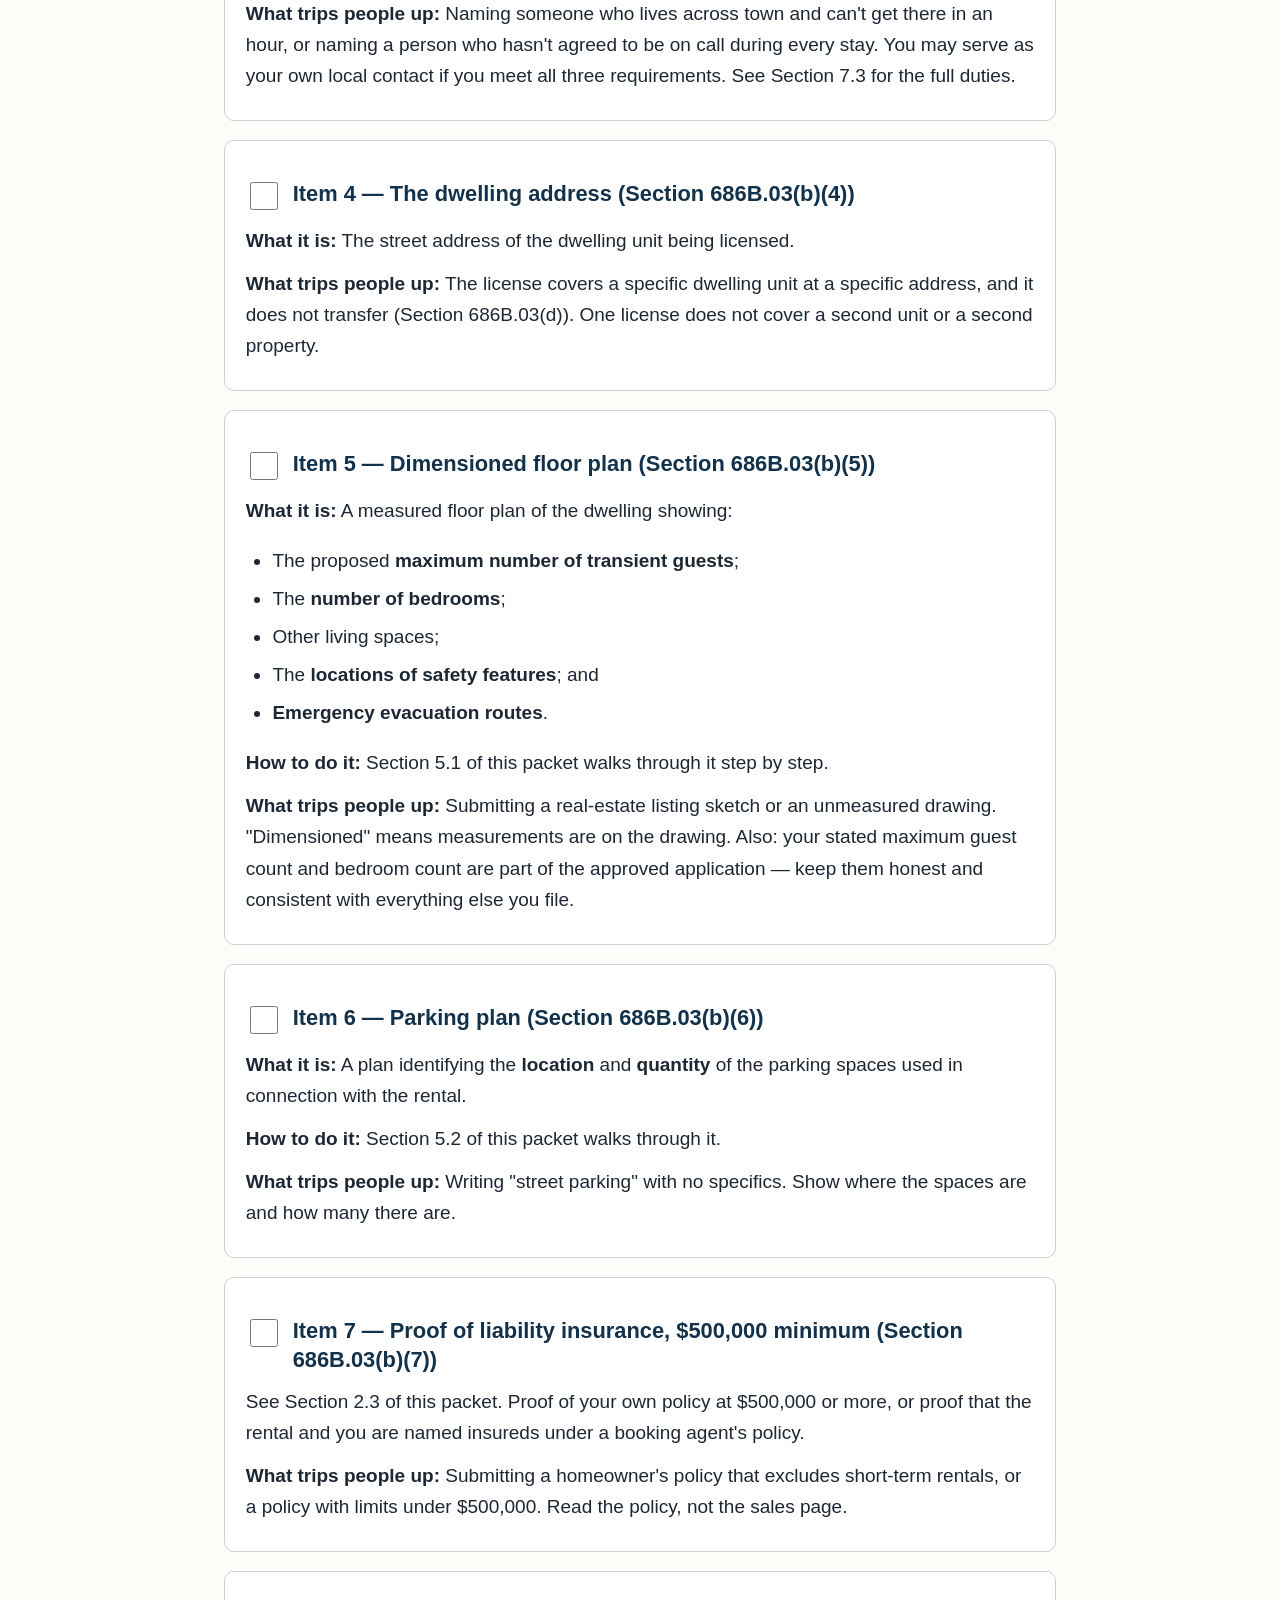
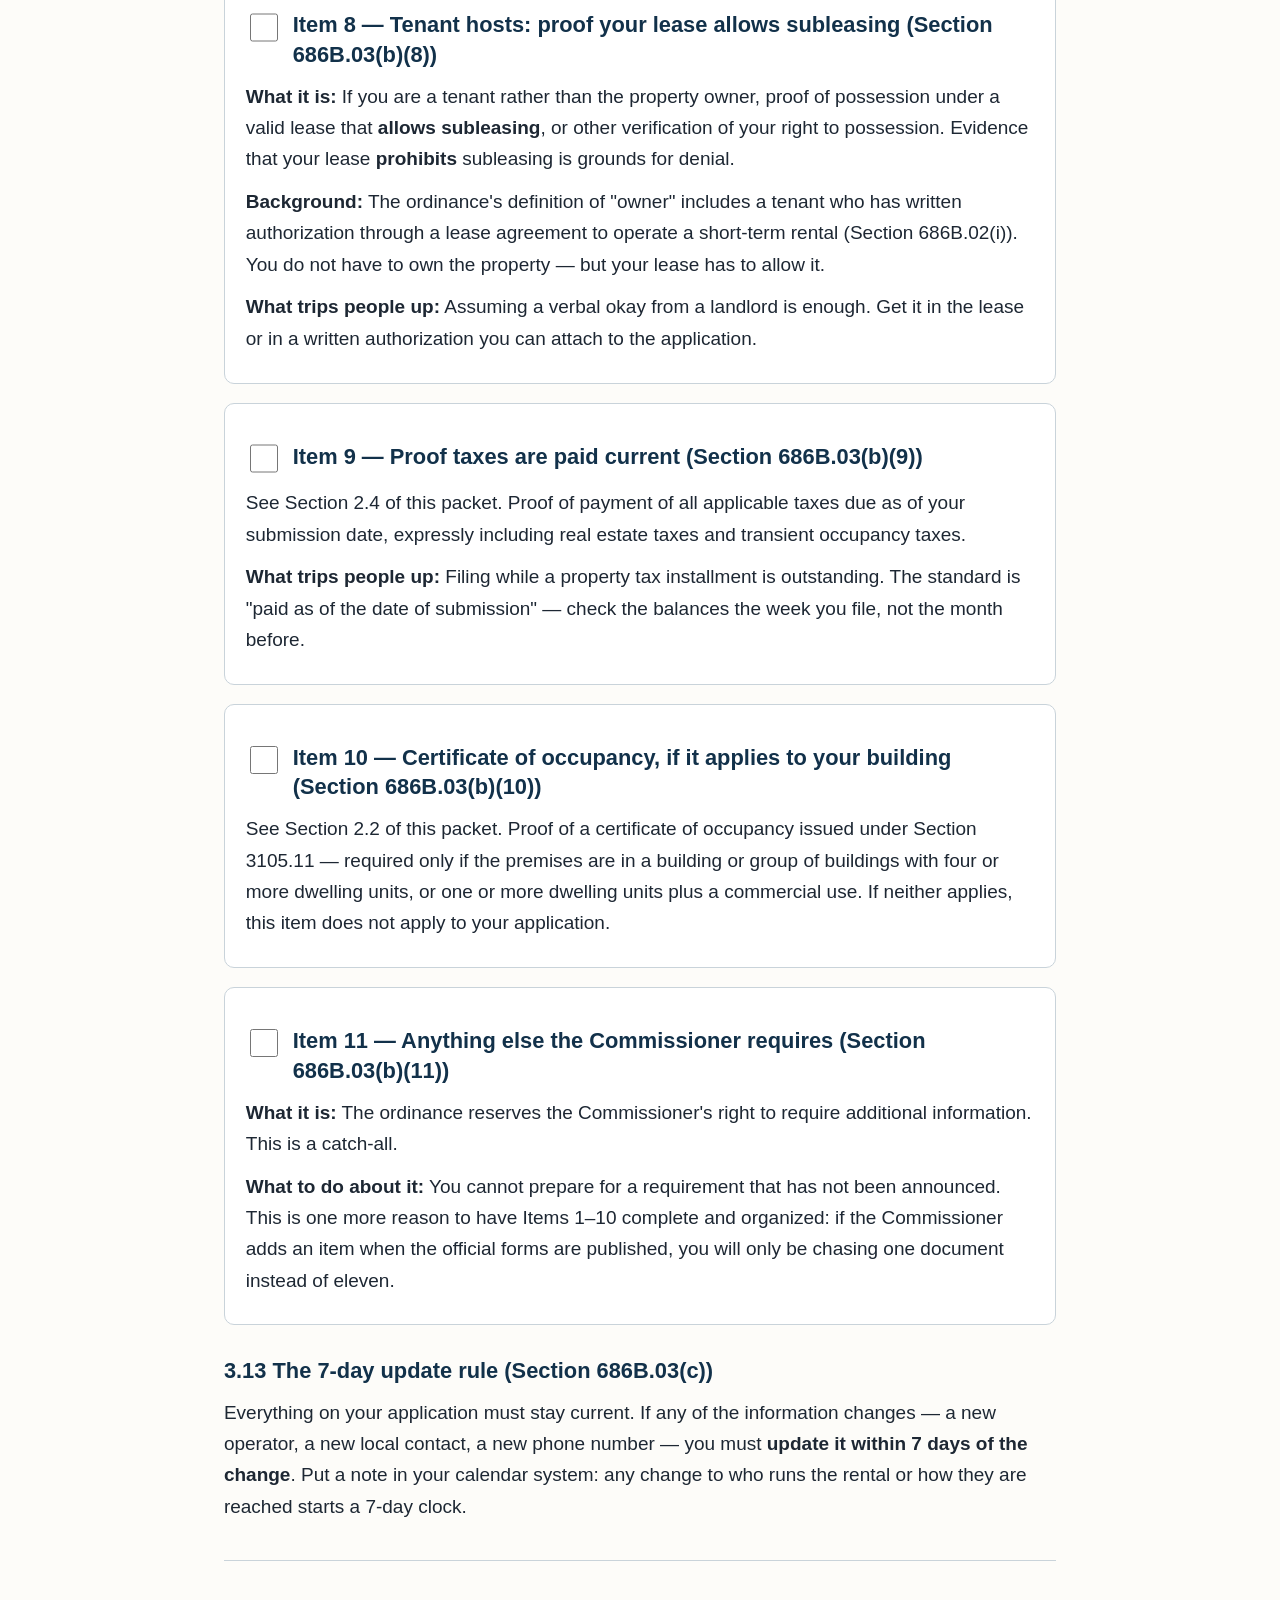
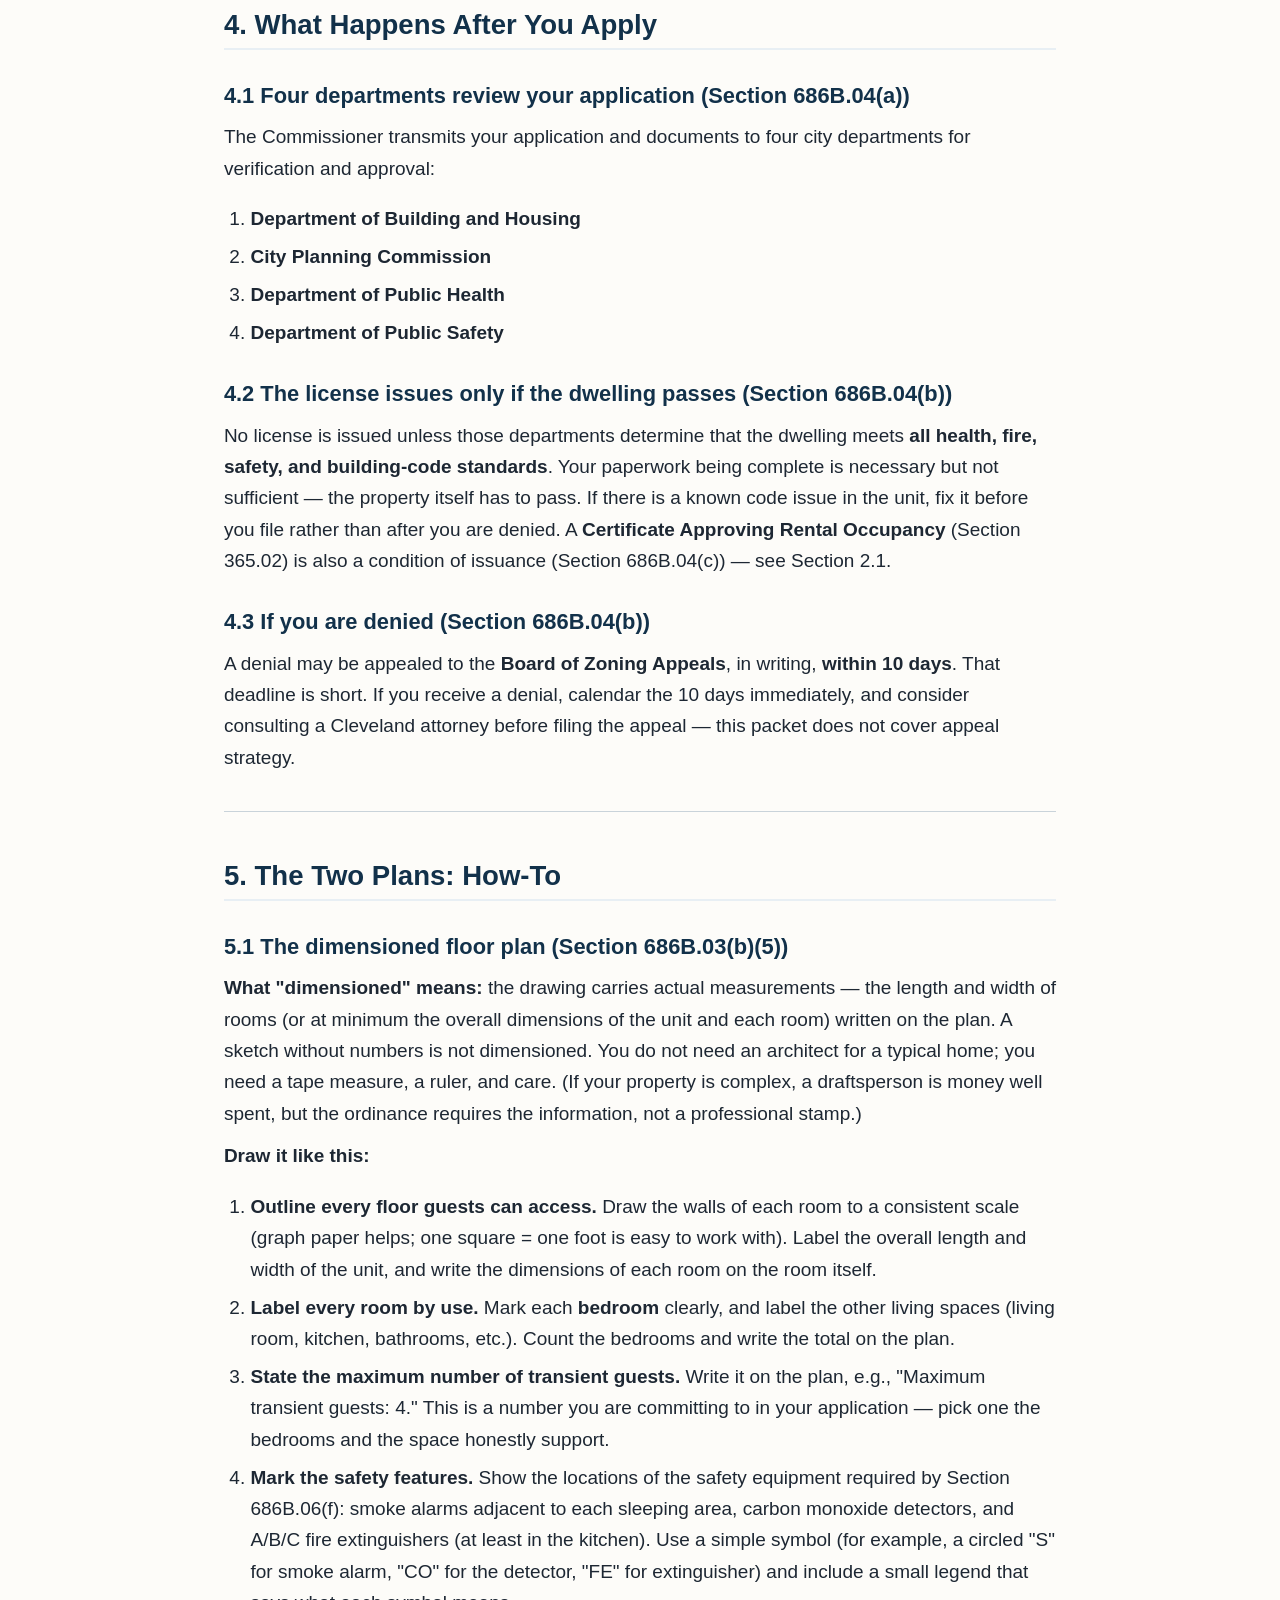
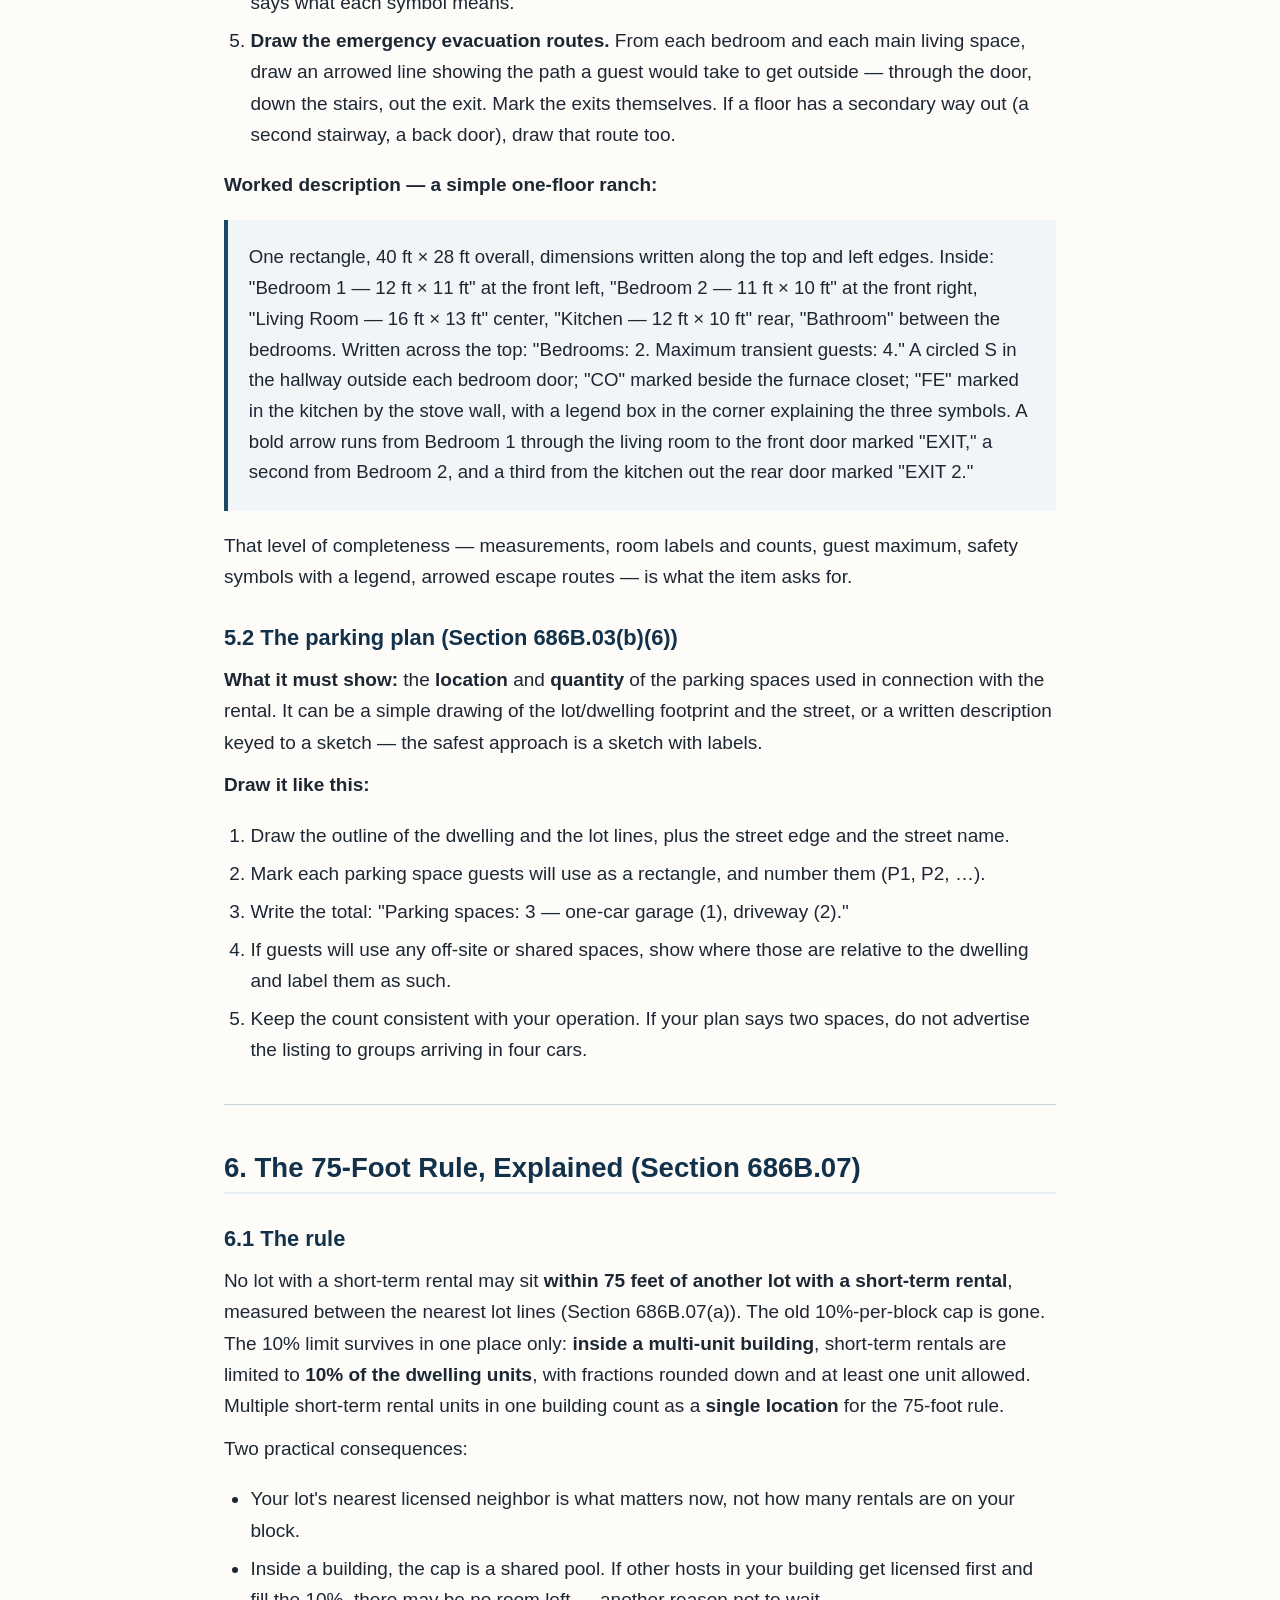
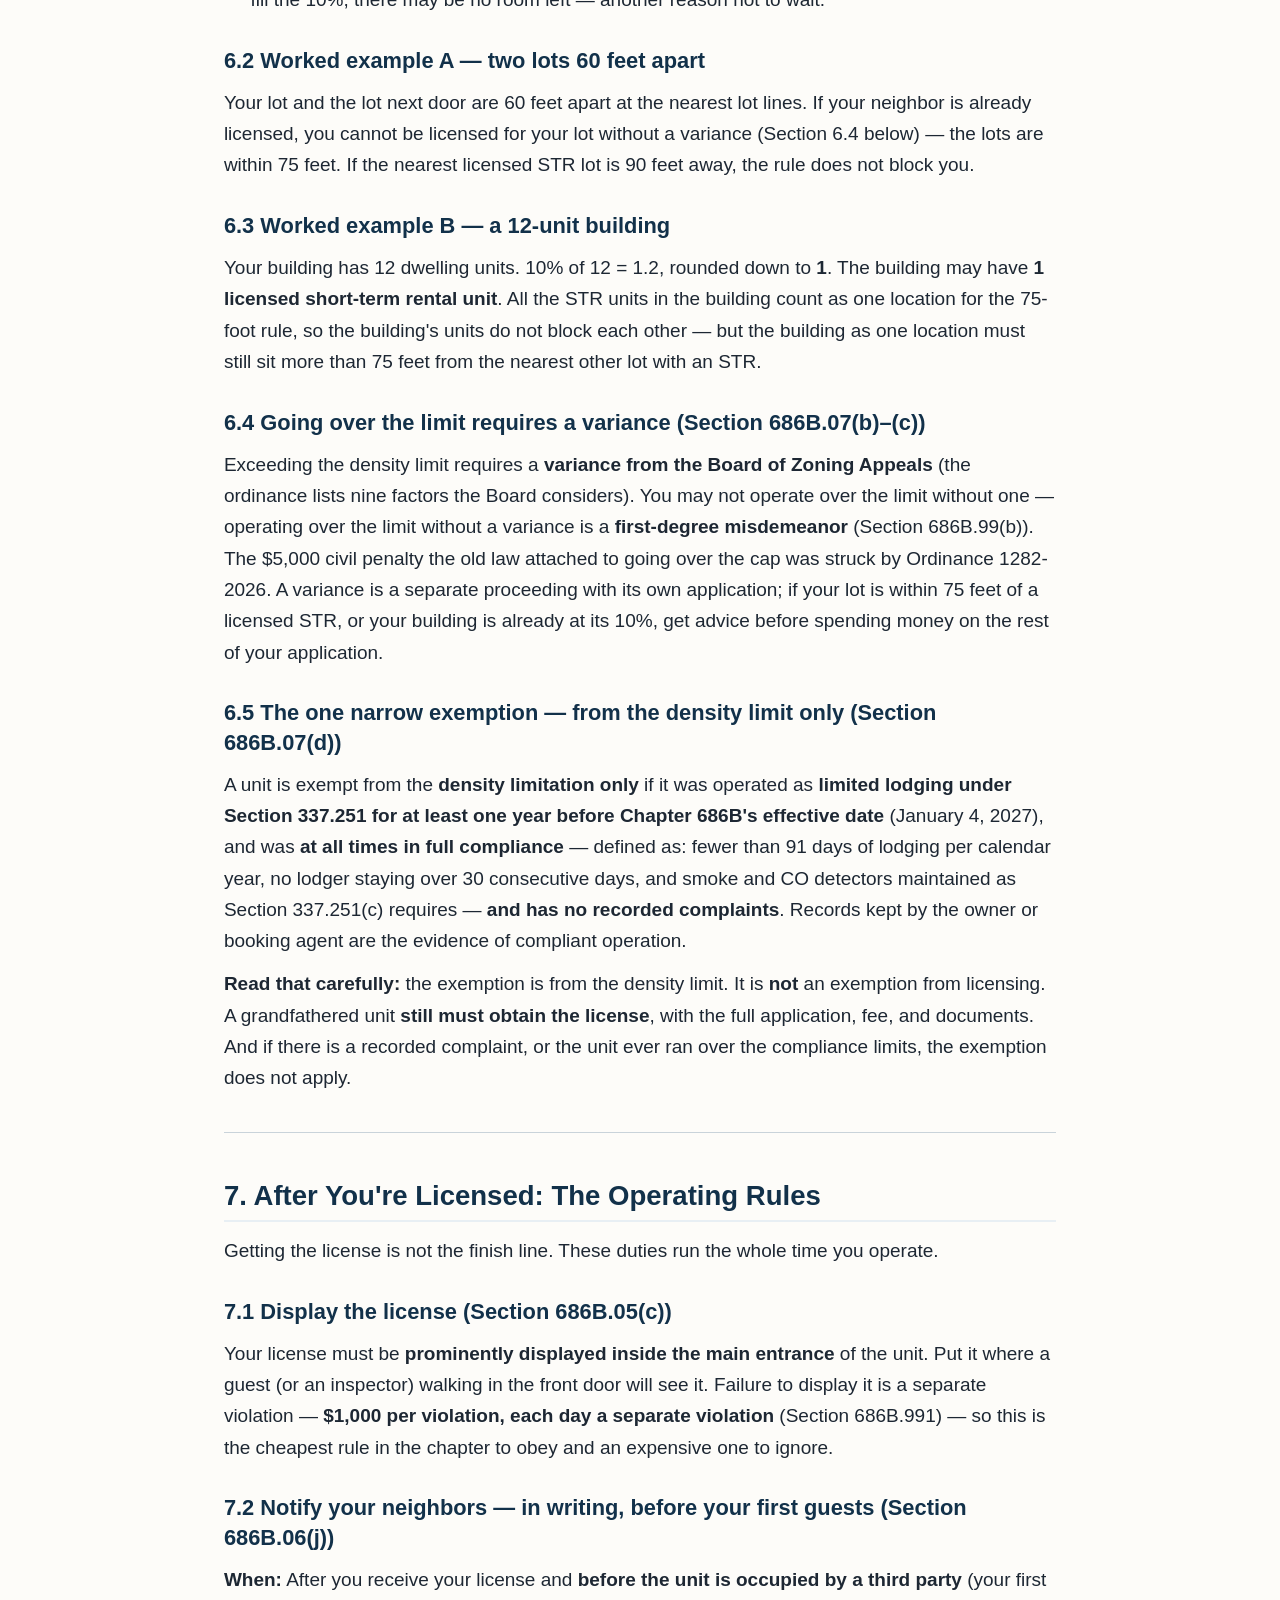
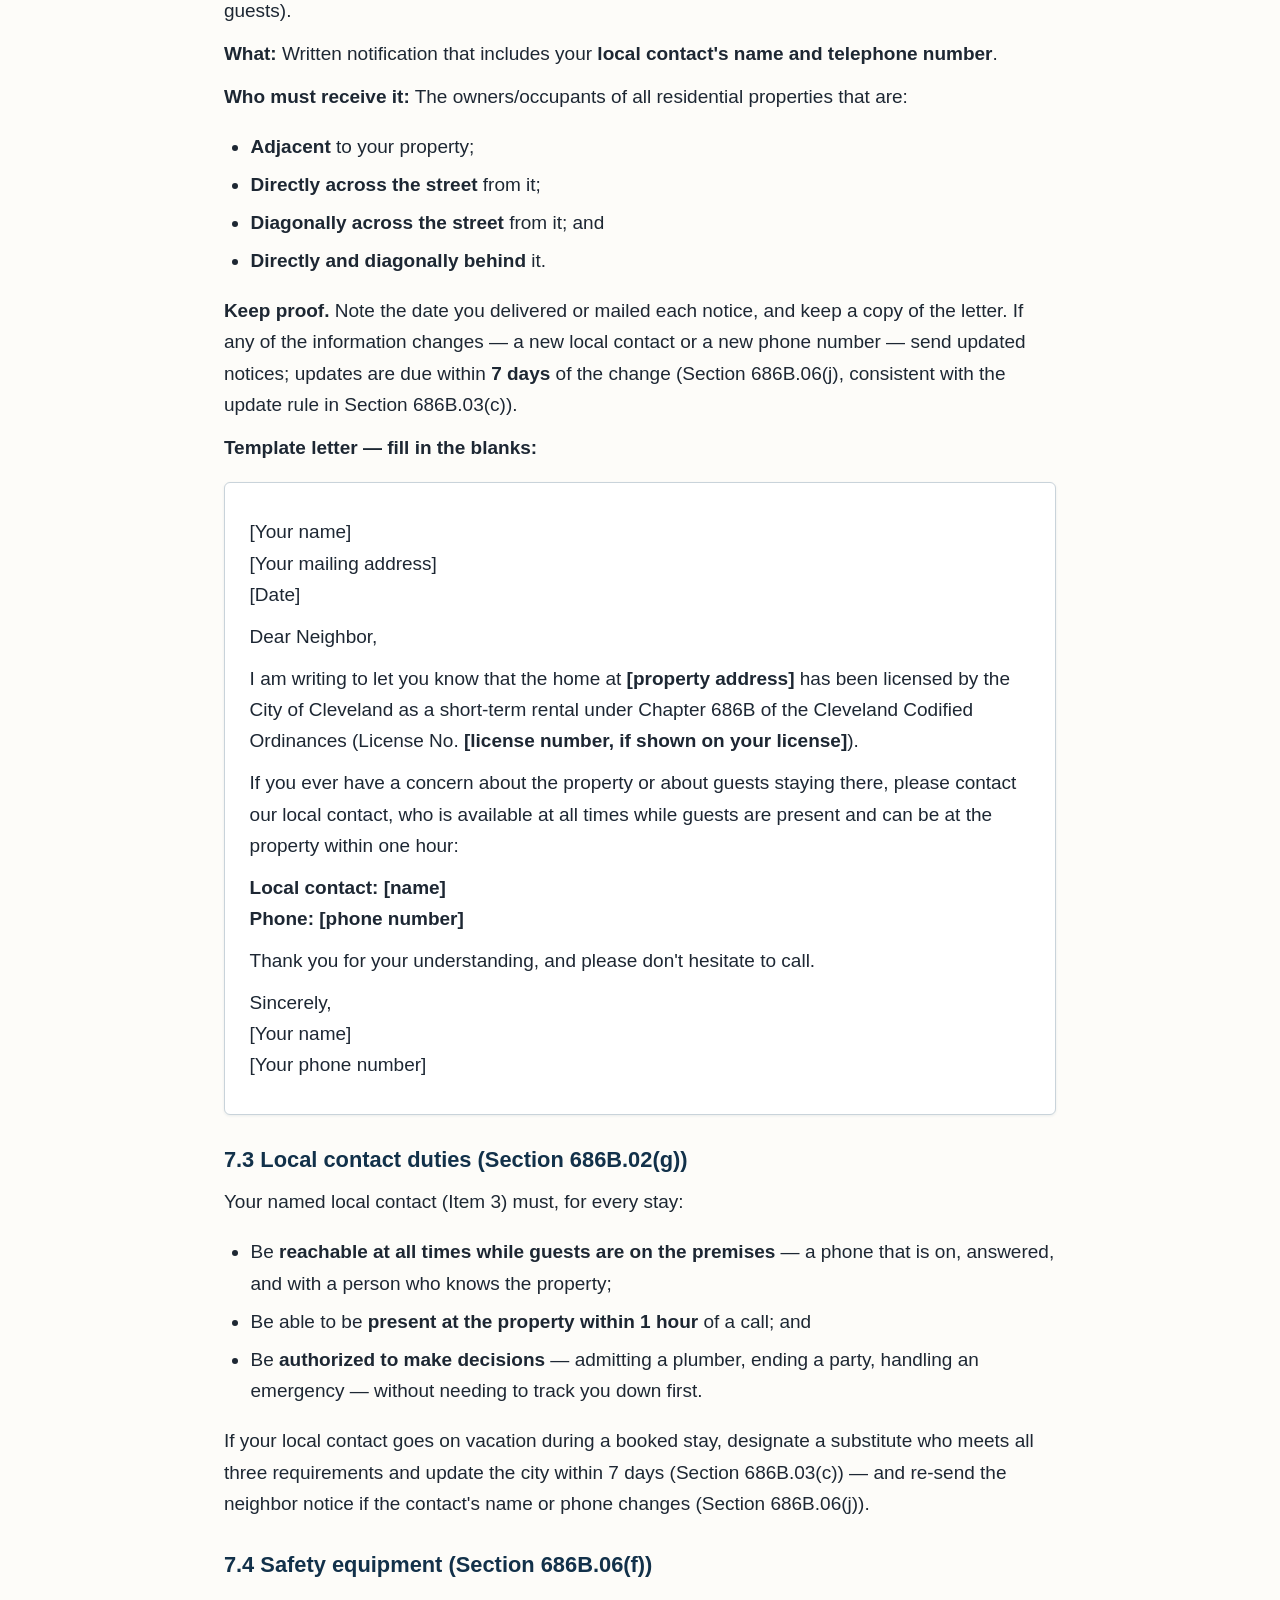
==== commit 2fd1c831: "Ord. 1282-2026: effective Jan 4 2027, 75-foot rule, 11 items, penalties consolidated" ====
--- a/packet.html
+++ b/packet.html
@@ -3,13 +3,13 @@
 <head>
 <meta charset="utf-8">
 <meta name="viewport" content="width=device-width, initial-scale=1">
-<!-- BRAND: "Ohio Stay Legal" is a WORKING name — verification still pending.
+<!-- BRAND: "Ohio Stay Legal" — name decided by Stephen Legg on 2026-11-04 (state-file cross-check clean; historical registry portal blocked, residual risk accepted by him).
      To rename the product, change the brand name in these spots only:
      this file's <title>, the .brand line in the header, and the footer.
-     (The packet text itself also states its working product name once,
+     (The packet text itself also states its product name once,
      in the title block below — that line is part of the packet.) -->
 <title>The Cleveland Short-Term Rental License Packet — Ohio Stay Legal</title>
-<meta name="description" content="The full Cleveland Short-Term Rental License Packet: a step-by-step guide to getting licensed under Cleveland Ordinance 561-2026 (Chapter 686B), in plain words.">
+<meta name="description" content="The full Cleveland Short-Term Rental License Packet: a step-by-step guide to getting licensed under Cleveland Ordinances 561-2026 and 1282-2026 (Chapter 686B), in plain words.">
 <meta name="theme-color" content="#1b4965">
 <link rel="manifest" href="manifest.webmanifest">
 <link rel="stylesheet" href="style.css">
@@ -21,7 +21,7 @@
     <a class="brand" href="index.html">Ohio Stay Legal</a>
     <nav class="site-nav">
       <a href="index.html">About the packet</a>
-      <a href="#checklist">The 12-item checklist</a>
+      <a href="#checklist">The 11-item checklist</a>
       <a href="#faq">FAQ</a>
     </nav>
   </div>
@@ -36,7 +36,7 @@
   <hr>
 
   <h2 id="who">Who this packet is for</h2>
-  <p>You rent out a home, apartment, or part of a property in the City of Cleveland for short stays — 30 days or fewer at a time — through Airbnb, Vrbo, Booking.com, or on your own. Starting <strong>November 28, 2026</strong>, Cleveland requires you to hold a short-term rental license to do that legally (Cleveland Codified Ordinances Chapter 686B, enacted by Ordinance No. 561-2026).</p>
+  <p>You rent out a home, apartment, or part of a property in the City of Cleveland for short stays — 30 days or fewer at a time — through Airbnb, Vrbo, Booking.com, or on your own. Starting <strong>January 4, 2027</strong>, Cleveland requires you to hold a short-term rental license to do that legally (Cleveland Codified Ordinances Chapter 686B, enacted by Ordinance No. 561-2026 and amended by Ordinance No. 1282-2026, passed November 16, 2026).</p>
   <p>This packet walks you through everything the law requires, in the order you should do it, in plain language.</p>
 
   <h2 id="what">What this packet is</h2>
@@ -62,10 +62,10 @@
     <ol>
       <li><a href="#clock">The Clock: Dates That Matter</a></li>
       <li><a href="#do-first">Do First: The Five Things That Take Time</a></li>
-      <li><a href="#checklist">The 12-Item Application Checklist</a></li>
+      <li><a href="#checklist">The 11-Item Application Checklist</a></li>
       <li><a href="#after-apply">What Happens After You Apply</a></li>
       <li><a href="#plans">The Two Plans: How-To</a></li>
-      <li><a href="#density">The Density Cap, Explained</a></li>
+      <li><a href="#density">The 75-Foot Rule, Explained</a></li>
       <li><a href="#operating">After You're Licensed: The Operating Rules</a></li>
       <li><a href="#penalties">The Penalty Table</a></li>
       <li><a href="#renewal">Renewal Calendar</a></li>
@@ -82,7 +82,8 @@
     </thead>
     <tbody>
       <tr><td><strong>June 1, 2026</strong></td><td>Ordinance No. 561-2026 passed by Cleveland City Council.</td></tr>
-      <tr><td><strong>November 28, 2026</strong></td><td>Chapter 686B takes effect. From this date, operating a short-term rental in Cleveland without a license is a violation.</td></tr>
+      <tr><td><strong>November 16, 2026</strong></td><td>Ordinance No. 1282-2026 passed by Cleveland City Council, amending Ordinance No. 561-2026: the effective date, the density rule, and the penalties.</td></tr>
+      <tr><td><strong>January 4, 2027</strong></td><td>Chapter 686B takes effect (Ordinance No. 1282-2026, Section 5). From this date, operating a short-term rental in Cleveland without a license is a violation.</td></tr>
       <tr><td><strong>December 1 – November 30</strong></td><td>The license year. Every license runs December 1 through November 30 (Section 686B.03(d)).</td></tr>
       <tr><td><strong>September 1 – November 1</strong></td><td>The renewal window each year. Renewal applications may be filed no sooner than September 1 and no later than November 1 of the year your license expires (Section 686B.03(e)).</td></tr>
     </tbody>
@@ -100,8 +101,8 @@
   <h3>Why starting now matters</h3>
   <p>The application is a packet of proofs, and the city will not issue the license until the dwelling is verified to meet health, fire, safety, and building-code standards (Section 686B.04(b)). Three of the required items are not things you can produce in an afternoon:</p>
   <ol>
-    <li><strong>Lead-safe certification</strong> (Section 365.04) — requires an inspection process.</li>
-    <li><strong>Certificate of occupancy</strong> (Section 3105.11) — a city-issued document your property may or may not already have in order.</li>
+    <li><strong>Certificate Approving Rental Occupancy</strong> (Section 365.02) — the city must issue this rental-occupancy certificate before your license can issue (Section 686B.04(c)). The separate lead-safe proof the original law asked for is gone.</li>
+    <li><strong>Certificate of occupancy</strong> (Section 3105.11) — a city-issued document your property may or may not already have in order, required only if your building has four or more dwelling units, or dwelling units plus a commercial use (Section 686B.03(b)(10)).</li>
     <li><strong>Liability insurance of at least $500,000</strong> — a policy you may need to buy or upgrade.</li>
   </ol>
   <p>Hosts who start these now will be ready to file when the forms open. Hosts who wait will be standing in the same lines in December, while the penalties in Section 8 of this packet are already in effect.</p>
@@ -111,11 +112,11 @@
   <h2 id="do-first">2. Do First: The Five Things That Take Time</h2>
   <p>Start these before anything else, in roughly this order.</p>
 
-  <h3>2.1 Lead-safe certification (Section 686B.03(b)(11))</h3>
-  <p>Your application must include proof that the dwelling is <strong>certified lead safe</strong> as described in Section 365.04 of the Cleveland Codified Ordinances. This is a separate city certification with its own process — you cannot self-declare it. If your property has never been through it, start here; inspection scheduling is the most common bottleneck.</p>
+  <h3>2.1 Certificate Approving Rental Occupancy (Sections 686B.04(c), 365.02)</h3>
+  <p>No license issues until the city has issued a <strong>Certificate Approving Rental Occupancy</strong> for the dwelling. This is a rental-occupancy certificate under Chapter 365 — start the process early, because the license cannot issue without it. The separate lead-safe proof the original law required as an application item is gone: Ordinance 1282-2026 struck it from the application list. Do not spend time chasing a standalone lead-safe certification for this application.</p>
 
   <h3>2.2 Certificate of occupancy (Section 686B.03(b)(10))</h3>
-  <p>Your application must include proof of a <strong>certificate of occupancy</strong> issued under Section 3105.11. If you already have one for the dwelling, find the document now. If you are not sure your property has one, or whether it is current for this use, resolve that with the city early — it is a yes/no item on your application and there is no substitute document.</p>
+  <p>Your application must include proof of a <strong>certificate of occupancy</strong> issued under Section 3105.11 — but only if the premises are in a building or group of buildings with <strong>four or more dwelling units</strong>, or <strong>one or more dwelling units plus a commercial use</strong>. Most single-family rentals will not need this item. If your property is in a larger or mixed-use building, resolve that with the city early — it is a yes/no item on your application and there is no substitute document.</p>
 
   <h3>2.3 Liability insurance of at least $500,000 (Section 686B.03(b)(7))</h3>
   <p>Your application must include proof of liability insurance for the short-term rental with limits of <strong>not less than $500,000</strong>. There are two ways to satisfy this:</p>
@@ -133,10 +134,10 @@
 
   <hr>
 
-  <h2 id="checklist">3. The 12-Item Application Checklist</h2>
-  <p>The ordinance lists twelve things an application must include (Section 686B.03(b)(1)–(12)). Here is each one: what it is, how to get it, and what trips people up.</p>
+  <h2 id="checklist">3. The 11-Item Application Checklist</h2>
+  <p>The ordinance lists eleven things an application must include (Section 686B.03(b)(1)–(11)). Here is each one: what it is, how to get it, and what trips people up.</p>
   <p>Tick each item off as you gather it — your progress is saved on this device, so you can leave and pick up where you stopped.</p>
-  <p class="progress-line" id="checklist-progress" role="status">0 of 12 ready</p>
+  <p class="progress-line" id="checklist-progress" role="status">0 of 11 ready</p>
 
   <div class="checklist-item">
     <h3><label class="item-toggle"><input type="checkbox" class="item-check" data-item="1"> Item 1 — Owner contact information (Section 686B.03(b)(1))</label></h3>
@@ -211,19 +212,14 @@
   </div>
 
   <div class="checklist-item">
-    <h3><label class="item-toggle"><input type="checkbox" class="item-check" data-item="10"> Item 10 — Proof of certificate of occupancy (Section 686B.03(b)(10))</label></h3>
-    <p>See Section 2.2 of this packet. Proof of a certificate of occupancy issued under Section 3105.11.</p>
-  </div>
-
-  <div class="checklist-item">
-    <h3><label class="item-toggle"><input type="checkbox" class="item-check" data-item="11"> Item 11 — Proof of lead-safe certification (Section 686B.03(b)(11))</label></h3>
-    <p>See Section 2.1 of this packet. Proof the dwelling is certified lead safe as described in Section 365.04.</p>
-  </div>
-
-  <div class="checklist-item">
-    <h3><label class="item-toggle"><input type="checkbox" class="item-check" data-item="12"> Item 12 — Anything else the Commissioner requires (Section 686B.03(b)(12))</label></h3>
+    <h3><label class="item-toggle"><input type="checkbox" class="item-check" data-item="10"> Item 10 — Certificate of occupancy, if it applies to your building (Section 686B.03(b)(10))</label></h3>
+    <p>See Section 2.2 of this packet. Proof of a certificate of occupancy issued under Section 3105.11 — required only if the premises are in a building or group of buildings with four or more dwelling units, or one or more dwelling units plus a commercial use. If neither applies, this item does not apply to your application.</p>
+  </div>
+
+  <div class="checklist-item">
+    <h3><label class="item-toggle"><input type="checkbox" class="item-check" data-item="11"> Item 11 — Anything else the Commissioner requires (Section 686B.03(b)(11))</label></h3>
     <p><strong>What it is:</strong> The ordinance reserves the Commissioner's right to require additional information. This is a catch-all.</p>
-    <p><strong>What to do about it:</strong> You cannot prepare for a requirement that has not been announced. This is one more reason to have Items 1–11 complete and organized: if the Commissioner adds an item when the official forms are published, you will only be chasing one document instead of twelve.</p>
+    <p><strong>What to do about it:</strong> You cannot prepare for a requirement that has not been announced. This is one more reason to have Items 1–10 complete and organized: if the Commissioner adds an item when the official forms are published, you will only be chasing one document instead of eleven.</p>
   </div>
 
   <h3>3.13 The 7-day update rule (Section 686B.03(c))</h3>
@@ -243,7 +239,7 @@
   </ol>
 
   <h3>4.2 The license issues only if the dwelling passes (Section 686B.04(b))</h3>
-  <p>No license is issued unless those departments determine that the dwelling meets <strong>all health, fire, safety, and building-code standards</strong>. Your paperwork being complete is necessary but not sufficient — the property itself has to pass. If there is a known code issue in the unit, fix it before you file rather than after you are denied.</p>
+  <p>No license is issued unless those departments determine that the dwelling meets <strong>all health, fire, safety, and building-code standards</strong>. Your paperwork being complete is necessary but not sufficient — the property itself has to pass. If there is a known code issue in the unit, fix it before you file rather than after you are denied. A <strong>Certificate Approving Rental Occupancy</strong> (Section 365.02) is also a condition of issuance (Section 686B.04(c)) — see Section 2.1.</p>
 
   <h3>4.3 If you are denied (Section 686B.04(b))</h3>
   <p>A denial may be appealed to the <strong>Board of Zoning Appeals</strong>, in writing, <strong>within 10 days</strong>. That deadline is short. If you receive a denial, calendar the 10 days immediately, and consider consulting a Cleveland attorney before filing the appeal — this packet does not cover appeal strategy.</p>
@@ -281,33 +277,28 @@
 
   <hr>
 
-  <h2 id="density">6. The Density Cap, Explained (Section 686B.07)</h2>
+  <h2 id="density">6. The 75-Foot Rule, Explained (Section 686B.07)</h2>
 
   <h3>6.1 The rule</h3>
-  <p>In a <strong>residential district</strong>, short-term rentals are limited to <strong>at least one, and no more than 10%</strong>, of the total residential units:</p>
-  <ul>
-    <li><strong>on the block</strong>, or</li>
-    <li><strong>in a multi-unit building</strong> (a building with <strong>3 or more</strong> dwelling units),</li>
-  </ul>
-  <p><strong>whichever number is greater</strong> (Section 686B.07(a)).</p>
+  <p>No lot with a short-term rental may sit <strong>within 75 feet of another lot with a short-term rental</strong>, measured between the nearest lot lines (Section 686B.07(a)). The old 10%-per-block cap is gone. The 10% limit survives in one place only: <strong>inside a multi-unit building</strong>, short-term rentals are limited to <strong>10% of the dwelling units</strong>, with fractions rounded down and at least one unit allowed. Multiple short-term rental units in one building count as a <strong>single location</strong> for the 75-foot rule.</p>
   <p>Two practical consequences:</p>
   <ul>
-    <li>Every block and every multi-unit building gets <strong>at least one</strong> permitted short-term rental, even if 10% of its units works out to less than one.</li>
-    <li>The cap is a shared pool. If other hosts on your block get licensed first and fill the cap, there may be no room left — another reason not to wait.</li>
-  </ul>
-
-  <h3>6.2 Worked example A — a block of 40 houses</h3>
-  <p>Your block has 40 residential units (40 houses). 10% of 40 = <strong>4</strong>. The cap for the block is <strong>4 short-term rentals</strong>. If four licensed STRs already operate on the block, a fifth cannot be licensed there without a variance (Section 6.4 below).</p>
+    <li>Your lot's nearest licensed neighbor is what matters now, not how many rentals are on your block.</li>
+    <li>Inside a building, the cap is a shared pool. If other hosts in your building get licensed first and fill the 10%, there may be no room left — another reason not to wait.</li>
+  </ul>
+
+  <h3>6.2 Worked example A — two lots 60 feet apart</h3>
+  <p>Your lot and the lot next door are 60 feet apart at the nearest lot lines. If your neighbor is already licensed, you cannot be licensed for your lot without a variance (Section 6.4 below) — the lots are within 75 feet. If the nearest licensed STR lot is 90 feet away, the rule does not block you.</p>
 
   <h3>6.3 Worked example B — a 12-unit building</h3>
-  <p>Your building has 12 dwelling units. 10% of 12 = 1.2. The ordinance's text states the limit as "at least one or no more than 10%" and does not spell out a rounding rule for fractional results in the enacted text quoted in this packet — so read the building's guaranteed allowance as <strong>at least 1 unit</strong>, and treat anything beyond that as a question to confirm with the Commissioner before you rely on it. Where the block calculation produces a larger number than the building calculation, the <strong>greater</strong> of the two controls.</p>
-
-  <h3>6.4 Going over the cap requires a variance (Section 686B.07(b)–(c))</h3>
-  <p>Exceeding the density limit requires a <strong>variance from the Board of Zoning Appeals</strong> (the ordinance lists nine factors the Board considers). You may not operate over the cap without one — operating over the cap without a variance carries a <strong>$5,000</strong> penalty (see Section 8). A variance is a separate proceeding with its own application; if your block or building is already at the cap, get advice before spending money on the rest of your application.</p>
-
-  <h3>6.5 The one narrow exemption — from the cap only (Section 686B.07(d))</h3>
-  <p>A unit is exempt from the <strong>density limitation only</strong> if it was operated as <strong>limited lodging under Section 337.251 for at least one year before Chapter 686B's effective date</strong>, and was <strong>at all times in full compliance</strong> — defined as: fewer than 91 days of lodging per calendar year, no lodger staying over 30 consecutive days, and smoke and CO detectors maintained as Section 337.251(c) requires — <strong>and has no recorded complaints</strong>. Records kept by the owner or booking agent are the evidence of compliant operation.</p>
-  <p><strong>Read that carefully:</strong> the exemption is from the density cap. It is <strong>not</strong> an exemption from licensing. A grandfathered unit <strong>still must obtain the license</strong>, with the full application, fee, and documents. And if there is a recorded complaint, or the unit ever ran over the compliance limits, the exemption does not apply.</p>
+  <p>Your building has 12 dwelling units. 10% of 12 = 1.2, rounded down to <strong>1</strong>. The building may have <strong>1 licensed short-term rental unit</strong>. All the STR units in the building count as one location for the 75-foot rule, so the building's units do not block each other — but the building as one location must still sit more than 75 feet from the nearest other lot with an STR.</p>
+
+  <h3>6.4 Going over the limit requires a variance (Section 686B.07(b)–(c))</h3>
+  <p>Exceeding the density limit requires a <strong>variance from the Board of Zoning Appeals</strong> (the ordinance lists nine factors the Board considers). You may not operate over the limit without one — operating over the limit without a variance is a <strong>first-degree misdemeanor</strong> (Section 686B.99(b)). The $5,000 civil penalty the old law attached to going over the cap was struck by Ordinance 1282-2026. A variance is a separate proceeding with its own application; if your lot is within 75 feet of a licensed STR, or your building is already at its 10%, get advice before spending money on the rest of your application.</p>
+
+  <h3>6.5 The one narrow exemption — from the density limit only (Section 686B.07(d))</h3>
+  <p>A unit is exempt from the <strong>density limitation only</strong> if it was operated as <strong>limited lodging under Section 337.251 for at least one year before Chapter 686B's effective date</strong> (January 4, 2027), and was <strong>at all times in full compliance</strong> — defined as: fewer than 91 days of lodging per calendar year, no lodger staying over 30 consecutive days, and smoke and CO detectors maintained as Section 337.251(c) requires — <strong>and has no recorded complaints</strong>. Records kept by the owner or booking agent are the evidence of compliant operation.</p>
+  <p><strong>Read that carefully:</strong> the exemption is from the density limit. It is <strong>not</strong> an exemption from licensing. A grandfathered unit <strong>still must obtain the license</strong>, with the full application, fee, and documents. And if there is a recorded complaint, or the unit ever ran over the compliance limits, the exemption does not apply.</p>
 
   <hr>
 
@@ -380,13 +371,8 @@
       </tr>
       <tr>
         <td><strong>Advertising</strong> an unlicensed short-term rental</td>
-        <td><strong>$1,000 per violation — each day a separate violation</strong></td>
-        <td>§686B.991</td>
-      </tr>
-      <tr>
-        <td><strong>Completing a reservation</strong> without a license</td>
-        <td><strong>$1,000 per offense</strong></td>
-        <td>§686B.991</td>
+        <td><strong>$5,000 civil fine</strong> — the same provision as operating without a license. The old $1,000-per-day advertising fine was struck by Ordinance 1282-2026.</td>
+        <td>§686B.991(a)</td>
       </tr>
       <tr>
         <td><strong>Failure to display</strong> the license inside the main entrance</td>
@@ -399,19 +385,19 @@
         <td>§686B.991</td>
       </tr>
       <tr>
-        <td>Operating <strong>over the density cap</strong> without a variance</td>
-        <td><strong>$5,000</strong>, plus the same first-degree-misdemeanor exposure</td>
-        <td>§686B.991; §686B.99(b)</td>
+        <td>Operating <strong>over the density limit</strong> without a variance</td>
+        <td><strong>First-degree misdemeanor</strong> exposure (up to $1,000 and/or up to 6 months). The $5,000 civil penalty the old law attached to going over the cap was struck by Ordinance 1282-2026.</td>
+        <td>§686B.99(b)</td>
       </tr>
       <tr>
         <td>Booking agent failing to register with the Commissioner</td>
-        <td><strong>$1,500 per year</strong> of non-compliance</td>
+        <td><strong>$1,000 per year</strong> of non-compliance</td>
         <td>§686B.991</td>
       </tr>
     </tbody>
   </table>
   </div>
-  <p>The practical takeaway: a live listing on a booking platform for an unlicensed unit is not a gray area — it is two violations at once (advertising, and every booking taken), and the advertising fine accrues by the day.</p>
+  <p>The practical takeaway: a live listing on a booking platform for an unlicensed unit is not a gray area — operating and advertising without a license both fall under the $5,000 fine in §686B.991(a), and the criminal exposure applies too. The old $1,000-per-day advertising fine and the $1,000 reservation fine were struck by Ordinance 1282-2026.</p>
 
   <hr>
 
@@ -460,12 +446,12 @@
 
   <div class="faq-item">
     <h3>Q: I've been hosting for years. Am I grandfathered?</h3>
-    <p>Only in one narrow way, and from the density cap only. If your unit operated as limited lodging under Section 337.251 for at least a year before November 28, 2026, was in full compliance the whole time (under 91 days a year, no stay over 30 days, detectors maintained), and has <strong>no recorded complaints</strong>, you are exempt from the <strong>density cap</strong> (Section 686B.07(d)). You are <strong>not</strong> exempt from the license. You still file the full application, pay the fee, and supply all twelve items.</p>
-  </div>
-
-  <div class="faq-item">
-    <h3>Q: What if my block or building is already at the density cap?</h3>
-    <p>You cannot be licensed over the cap unless the Board of Zoning Appeals grants a <strong>variance</strong> (Section 686B.07(b)–(c)). Operating over the cap without one is a $5,000 penalty. Check your situation early — this is the one obstacle that no amount of good paperwork fixes on its own.</p>
+    <p>Only in one narrow way, and from the density limit only. If your unit operated as limited lodging under Section 337.251 for at least a year before January 4, 2027, was in full compliance the whole time (under 91 days a year, no stay over 30 days, detectors maintained), and has <strong>no recorded complaints</strong>, you are exempt from the <strong>density limit</strong> (Section 686B.07(d)). You are <strong>not</strong> exempt from the license. You still file the full application, pay the fee, and supply all eleven items.</p>
+  </div>
+
+  <div class="faq-item">
+    <h3>Q: What if another rental is within 75 feet of mine?</h3>
+    <p>You cannot be licensed if your lot is within 75 feet of another lot with a licensed STR, unless the Board of Zoning Appeals grants a <strong>variance</strong> (Section 686B.07(b)–(c)). Inside a multi-unit building, the 10% limit applies instead. Operating over the limit without a variance is a first-degree misdemeanor. Check your situation early — this is the one obstacle that no amount of good paperwork fixes on its own.</p>
   </div>
 
   <div class="faq-item">
@@ -480,7 +466,7 @@
 
   <div class="faq-item">
     <h3>Q: The city hasn't published the application form yet. What do I do now?</h3>
-    <p>Everything in Sections 2, 3, and 5 of this packet. The lead-safe certification, certificate of occupancy, insurance, tax status, and the two plans are all obtainable now, and none of them depend on the city's form. When the Commissioner publishes the forms, a prepared host files immediately; an unprepared host starts a multi-week process while the law is already in effect.</p>
+    <p>Everything in Sections 2, 3, and 5 of this packet. The Certificate Approving Rental Occupancy, insurance, tax status, and the two plans are all obtainable now, and the certificate of occupancy if it applies to your building. None of them depend on the city's form. When the Commissioner publishes the forms, a prepared host files immediately; an unprepared host starts a multi-week process while the law is already in effect.</p>
   </div>
 
   <div class="faq-item">
@@ -491,13 +477,13 @@
   <hr>
 
   <h2 id="sources">Sources &amp; Gaps</h2>
-  <p><strong>Source.</strong> Every requirement in this packet is drawn from the as-passed text of <strong>Cleveland Ordinance No. 561-2026</strong>, enacting Codified Ordinances Chapter 686B (short-term rentals), published in <em>The City Record</em>, June 12, 2026 (pp. 56–73): <a href="https://www.clevelandcitycouncil.gov/sites/default/files/2026-07/REVISION2_City%20Record%206-12-26.pdf">https://www.clevelandcitycouncil.gov/sites/default/files/2026-07/REVISION2_City%20Record%206-12-26.pdf</a> — sponsored by Council Members Davis, Santana, Polensek, and Harsh; passed June 1, 2026. Section 5 of the ordinance sets Chapter 686B's effective date at 180 days after passage: <strong>November 28, 2026</strong>. Cross-checks: the codified chapter history notes at the American Legal Publishing code library (<a href="https://codelibrary.amlegal.com/codes/cleveland/latest/cleveland_oh/0-0-0-7766">https://codelibrary.amlegal.com/codes/cleveland/latest/cleveland_oh/0-0-0-7766</a>) and the Council executive summary for Ordinance 561-2026 on Legistar, which confirms the $500,000 insurance figure in Section 686B.03. (The $300,000 figure that appears in some coverage comes from Ordinance No. 588-2024, an earlier bill that was <strong>tabled</strong> and never enacted.)</p>
+  <p><strong>Source.</strong> Every requirement in this packet is drawn from the as-passed text of <strong>Cleveland Ordinance No. 561-2026</strong>, enacting Codified Ordinances Chapter 686B (short-term rentals), published in <em>The City Record</em>, June 12, 2026 (pp. 56–73) — sponsored by Council Members Davis, Santana, Polensek, and Harsh; passed June 1, 2026 — <strong>as amended by Ordinance No. 1282-2026</strong>, passed November 16, 2026 (Legistar File 1282-2026, Attachment 1, "REPORT after second Reading"), which moves the effective date to <strong>January 4, 2027</strong>, replaces the 10% block cap with the 75-foot rule, strikes the separate lead-safe proof, and consolidates the penalties. One honest note: the amendment text was read from the Legistar attachment, which is not yet a signed and stamped as-passed copy, and the November 16 minutes are still in draft. If the published signed copy differs from the text used here, this packet will be corrected. Cross-checks: the codified chapter history notes at the American Legal Publishing code library (<a href="https://codelibrary.amlegal.com/codes/cleveland/latest/cleveland_oh/0-0-0-7766">https://codelibrary.amlegal.com/codes/cleveland/latest/cleveland_oh/0-0-0-7766</a>) and the Council executive summary for Ordinance 561-2026 on Legistar, which confirms the $500,000 insurance figure in Section 686B.03. (The $300,000 figure that appears in some coverage comes from Ordinance No. 588-2024, an earlier bill that was <strong>tabled</strong> and never enacted.)</p>
   <p><strong>Known gaps, stated honestly:</strong></p>
   <ol>
     <li><strong>No official application form or portal yet.</strong> As of early November 2026, no STR application form, online portal, or STR-specific application page has been located on clevelandohio.gov. The ordinance leaves the mechanics to forms and rules supplied by the Commissioner of Assessments and Licenses (Sections 686B.03(b), 686B.10). The Division of Assessments &amp; Licenses' general contact is 601 Lakeside Avenue, Room 122, Cleveland; phone 216.664.2260; DALLicenses@clevelandohio.gov. This packet prepares you to file the day the forms open; it cannot file for you.</li>
-    <li><strong>"City block" definition not reproduced.</strong> The density cap turns on units "on the block," a term defined in Section 510.01, which is cross-referenced by Section 686B.02(d) but not reprinted here. If your block's boundaries are ambiguous, confirm with the Commissioner.</li>
-    <li><strong>Prerequisite procedures live elsewhere.</strong> The lead-safe certification procedure (Chapter 365) and the certificate of occupancy procedure (Section 3105.11) are separate city processes; this packet confirms they are required as application items (Section 686B.03(b)(10)–(11)) but does not reproduce those procedures.</li>
-    <li><strong>No rounding rule stated.</strong> The enacted density-cap text (Section 686B.07(a)) states no rounding rule for fractional 10% results; the worked building example in Section 6.3 flags this rather than guessing.</li>
+    <li><strong>"City block" no longer controls the density rule.</strong> Ordinance 1282-2026 replaced the block cap with the 75-foot rule measured between nearest lot lines, so the Section 510.01 definition of "city block" (cross-referenced by Section 686B.02(d)) no longer decides whether you can be licensed.</li>
+    <li><strong>Prerequisite procedures live elsewhere.</strong> The Certificate Approving Rental Occupancy procedure (Chapter 365) and the certificate of occupancy procedure (Section 3105.11) are separate city processes; this packet confirms the first is a condition of license issuance and the second is an application item where it applies (Section 686B.03(b)(10)) but does not reproduce those procedures.</li>
+    <li><strong>Emergency clause unconfirmed.</strong> Ordinance 1282-2026 was passed as an emergency ordinance, but no vote count or mayoral approval date has been published on Legistar, so whether the emergency clause changes anything about the January 4, 2027 effective date in Section 5 is unconfirmed.</li>
   </ol>
   <p><em>This packet is an information product, not legal advice. Ordinance summaries can contain errors even when prepared from the enacted text; the ordinance itself, available at the source above, controls.</em></p>
 
--- a/style.css
+++ b/style.css
@@ -1,5 +1,5 @@
 /* ==========================================================================
-   BRAND: "Ohio Stay Legal" — working name, verification pending.
+   BRAND: "Ohio Stay Legal" — name decided by Stephen Legg on 2026-11-04 (state-file cross-check clean; historical registry portal blocked, residual risk accepted by him).
    The brand name does not appear anywhere else in this stylesheet.
    ========================================================================== */
 
